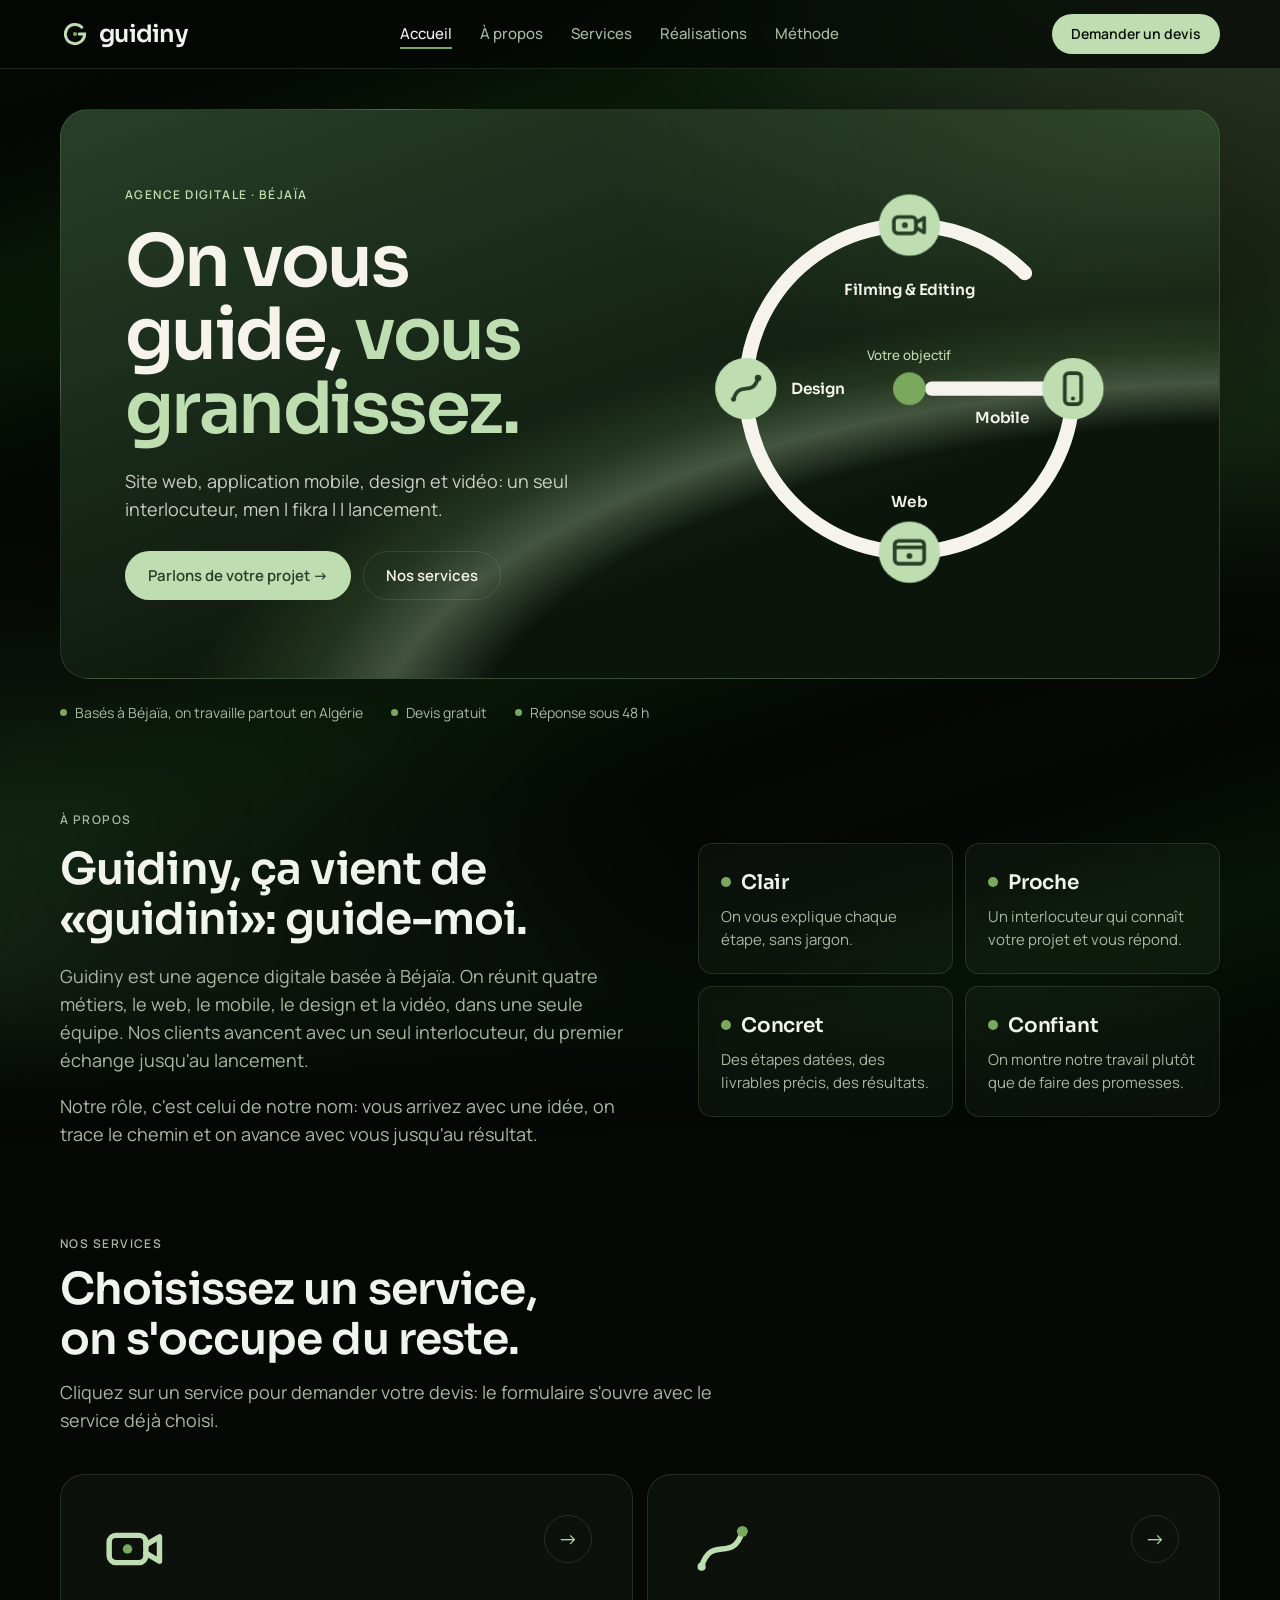
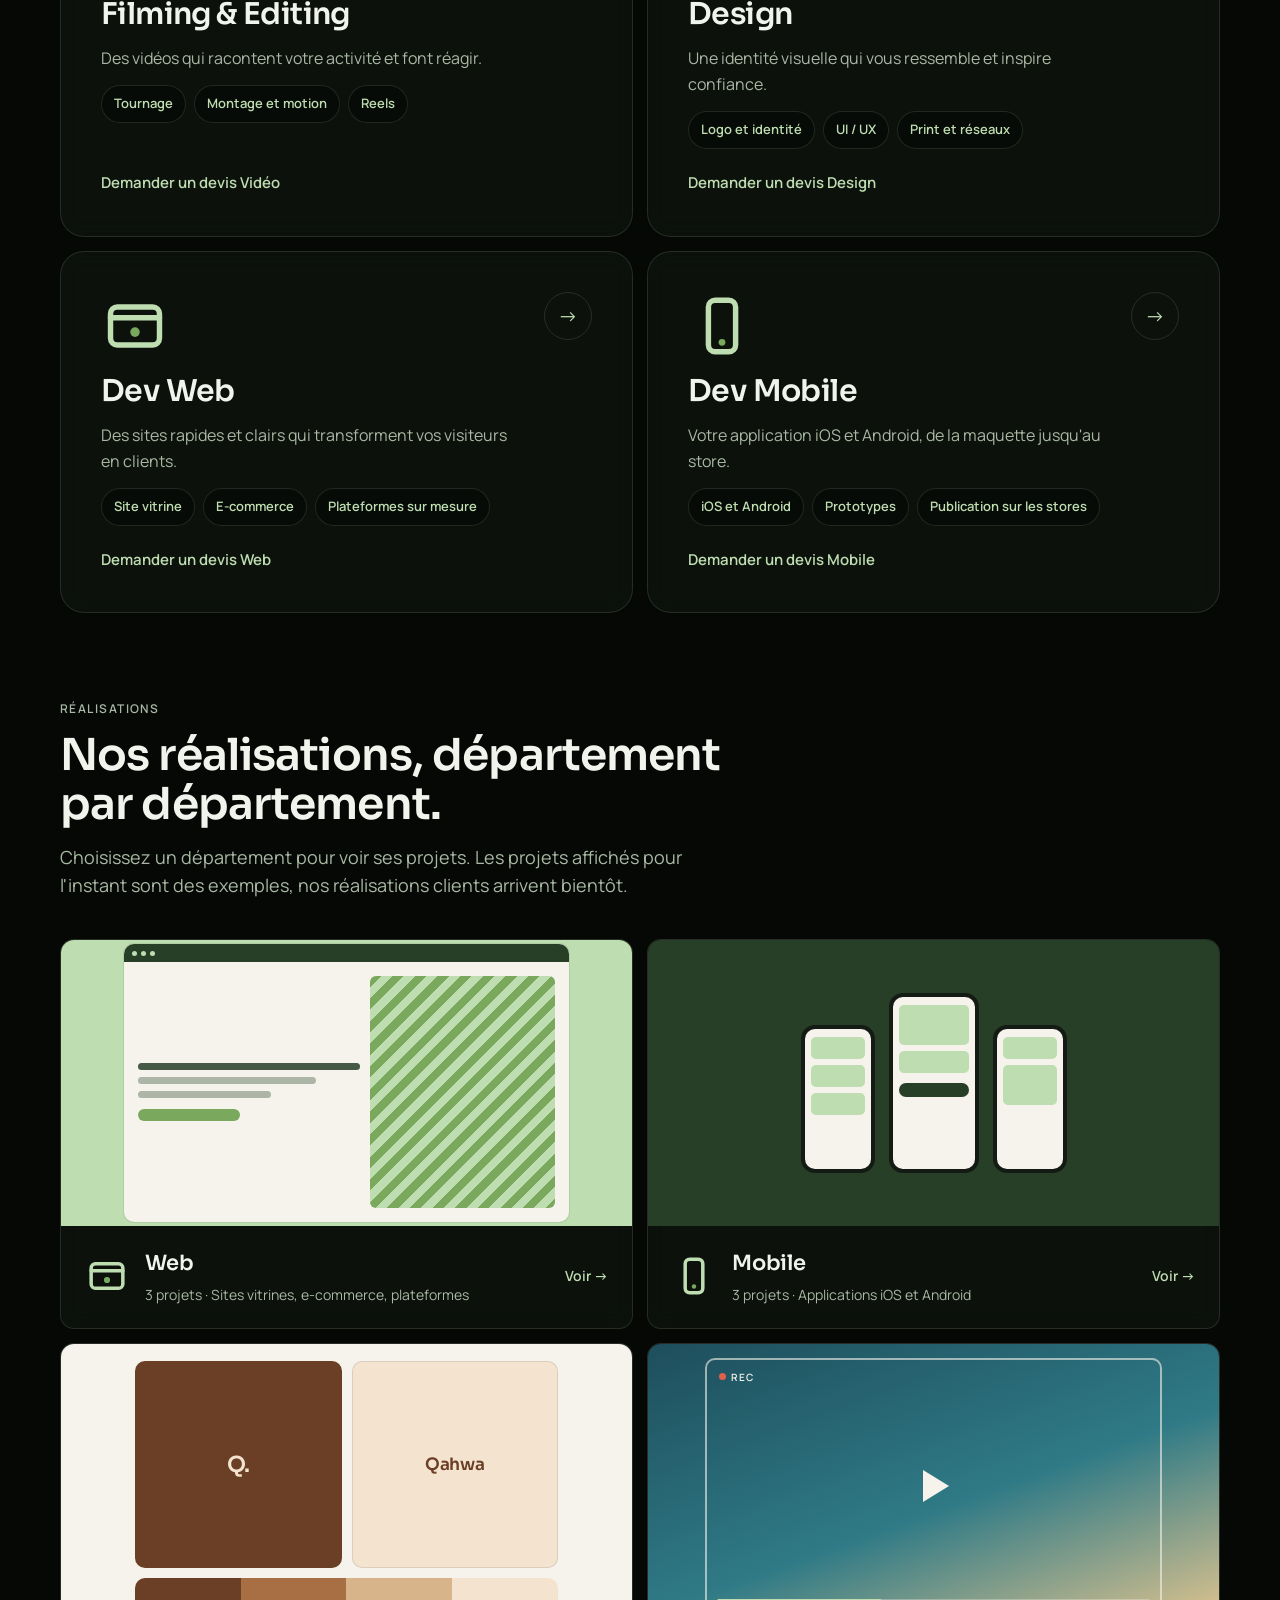
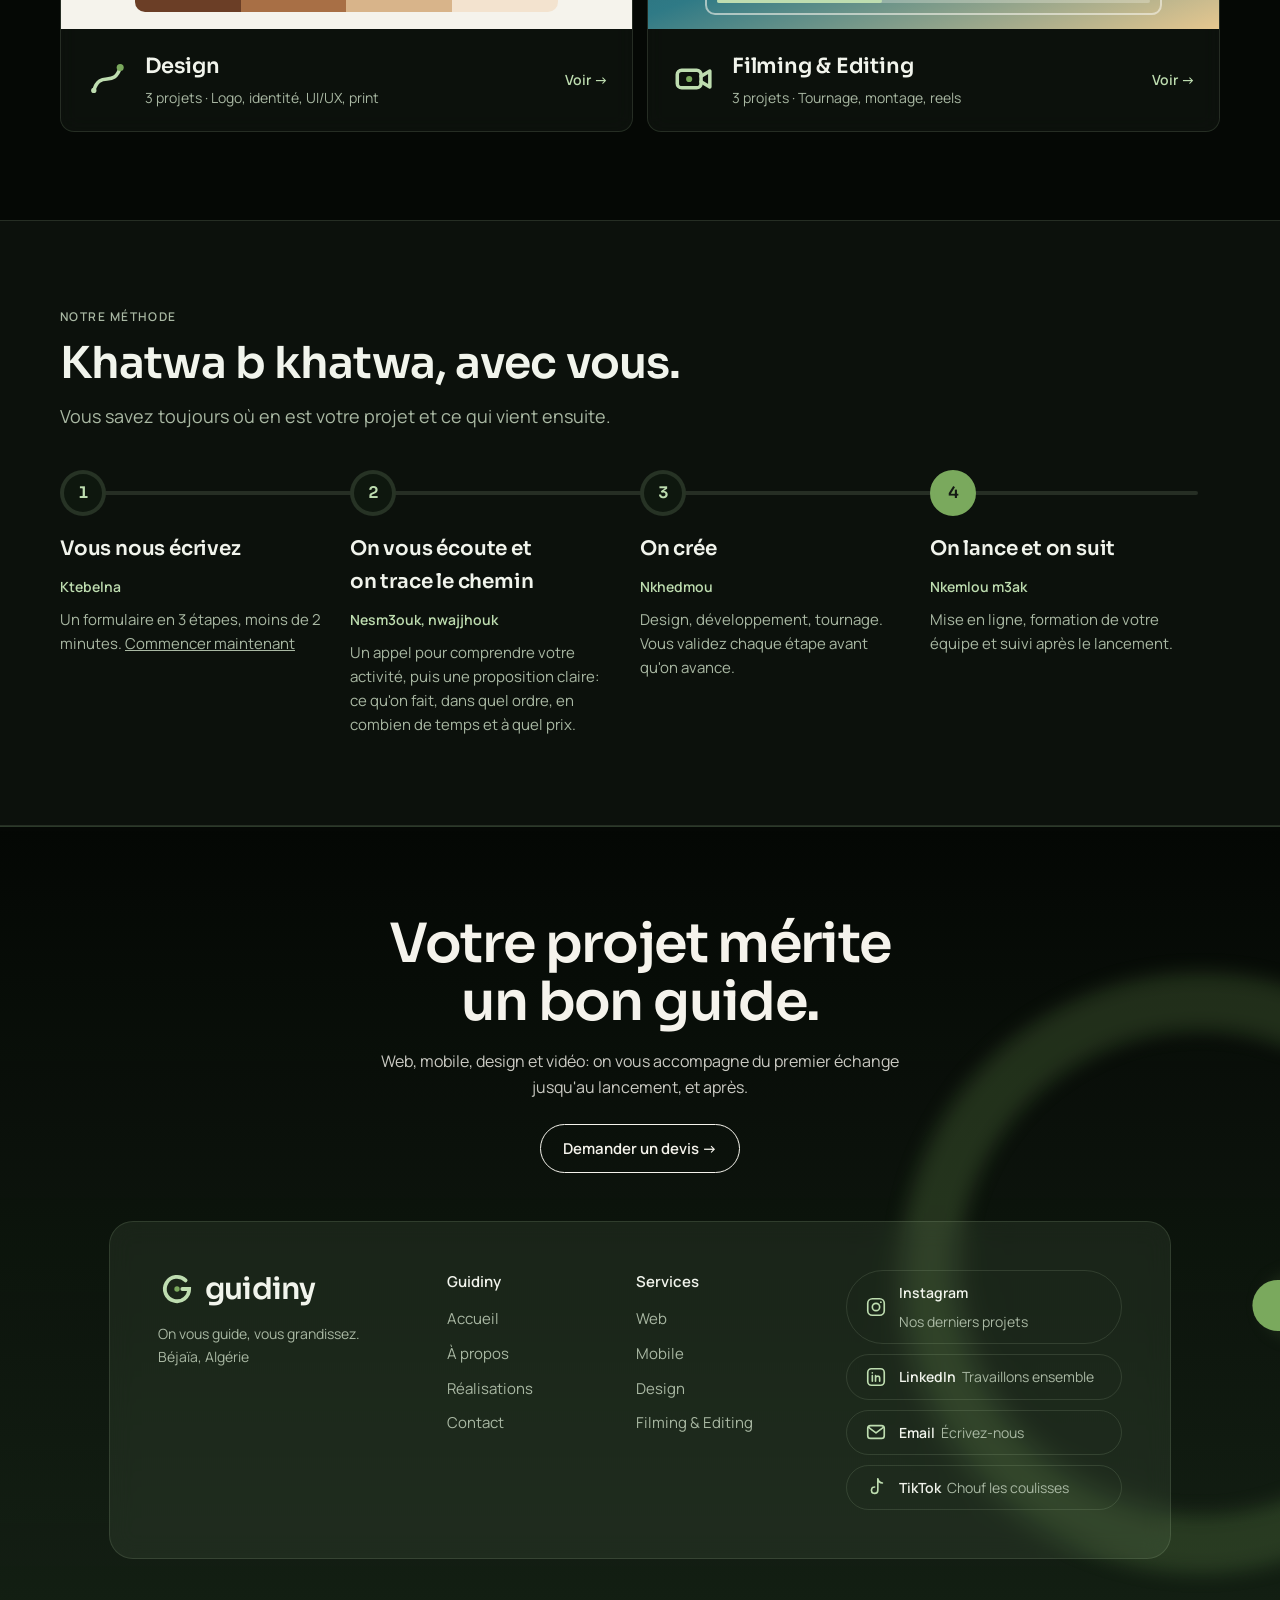
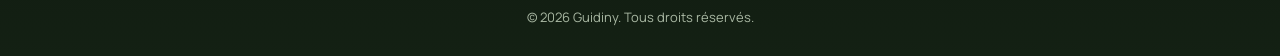
==== index.html @ 52ee33cf "Services: nouvel ordre (Filming & Editing, Design, Dev Web, Dev Mobile) Co-Authored-By: Claude Opus " ====
<!doctype html>
<html lang="fr">
<head>
<meta charset="utf-8">
<meta name="viewport" content="width=device-width, initial-scale=1, viewport-fit=cover">
<title>Guidiny · Agence digitale à Béjaïa</title>
<meta name="description" content="Guidiny, agence digitale à Béjaïa: sites web, applications mobiles, design et vidéo. On vous guide, vous grandissez.">
<link rel="icon" href="favicon.svg" type="image/svg+xml">
<link rel="preconnect" href="https://fonts.googleapis.com">
<link rel="preconnect" href="https://fonts.gstatic.com" crossorigin>
<link rel="stylesheet" href="https://fonts.googleapis.com/css2?family=Manrope:wght@400;500;600;700&family=Sora:wght@500;600&display=swap">
<link rel="stylesheet" href="styles.css">
</head>
<body>

<svg width="0" height="0" style="position:absolute" aria-hidden="true">
  <defs>
    <symbol id="mark" viewBox="0 0 100 100"><path class="mark-stroke" d="M72.6 27.4 A32 32 0 1 0 82 50 L64 50"/><circle class="mark-dot" cx="50" cy="50" r="7"/></symbol>
  </defs>
</svg>

<header class="nav full-bleed">
  <div class="wrap">
    <a class="logo" href="index.html" aria-label="Guidiny, accueil"><svg><use href="#mark"/></svg>guidiny</a>
    <ul>
      <li><a href="index.html" aria-current="page">Accueil</a></li>
      <li><a href="#a-propos">À propos</a></li>
      <li><a href="#services">Services</a></li>
      <li><a href="#realisations">Réalisations</a></li>
      <li><a href="#methode">Méthode</a></li>
    </ul>
    <a class="btn btn-primary" href="devis.html">Demander un devis</a>
  </div>
</header>

<main id="top">
  <!-- HERO -->
  <div class="wrap hero">
    <div class="hero-panel panel-brand on-brand">
      <div class="hero-copy">
        <span class="label">Agence digitale · Béjaïa</span>
        <h1>On vous guide, <em>vous grandissez.</em></h1>
        <p>Site web, application mobile, design et vidéo: un seul interlocuteur, men l fikra l l lancement.</p>
        <div class="hero-ctas">
          <a class="btn btn-primary" href="devis.html">Parlons de votre projet →</a>
          <a class="btn btn-secondary" href="#services">Nos services</a>
        </div>
      </div>
      <div class="hero-map">
        <svg viewBox="0 0 480 430" role="img" aria-label="Le chemin Guidiny: Filming &amp; Editing, Design, Web et Mobile mènent à votre objectif">
          <path class="route-ghost" d="M353.1 96.9 A160 160 0 1 0 400 210 L262 210"/>
          <path class="route" pathLength="100" d="M353.1 96.9 A160 160 0 1 0 400 210 L262 210"/>
          <circle class="goal" cx="240" cy="210" r="16"/>
          <text class="goal-label" x="240" y="182" text-anchor="middle">Votre objectif</text>

          <g class="stop" style="animation-delay:.55s">
            <circle cx="240" cy="50" r="30"/>
            <g transform="translate(220 30) scale(.4)"><rect class="ic" x="12" y="30" width="54" height="40" rx="10"/><path class="ic" d="M66 44 L86 32 V68 L66 56"/><circle class="icd" cx="39" cy="50" r="7"/></g>
          </g>
          <text class="stop-label" x="240" y="118" text-anchor="middle">Filming &amp; Editing</text>

          <g class="stop" style="animation-delay:1s">
            <circle cx="80" cy="210" r="30"/>
            <g transform="translate(60 190) scale(.4)"><path class="ic" d="M20 76 C34 28 66 72 80 24"/><circle class="icd" cx="20" cy="76" r="6"/><circle class="icd" cx="80" cy="24" r="8"/></g>
          </g>
          <text class="stop-label" x="124" y="215" text-anchor="start">Design</text>

          <g class="stop" style="animation-delay:1.45s">
            <circle cx="240" cy="370" r="30"/>
            <g transform="translate(220 350) scale(.4)"><rect class="ic" x="14" y="22" width="72" height="56" rx="10"/><path class="ic" d="M14 38 H86"/><circle class="icd" cx="50" cy="59" r="7"/></g>
          </g>
          <text class="stop-label" x="240" y="326" text-anchor="middle">Web</text>

          <g class="stop" style="animation-delay:1.85s">
            <circle cx="400" cy="210" r="30"/>
            <g transform="translate(380 190) scale(.4)"><rect class="ic" x="30" y="12" width="40" height="76" rx="10"/><circle class="icd" cx="50" cy="74" r="5"/></g>
          </g>
          <text class="stop-label" x="358" y="244" text-anchor="end">Mobile</text>
        </svg>
      </div>
    </div>
    <div class="trust">
      <span>Basés à Béjaïa, on travaille partout en Algérie</span>
      <span>Devis gratuit</span>
      <span>Réponse sous 48 h</span>
    </div>
  </div>

  <!-- ABOUT -->
  <section id="a-propos">
    <div class="wrap about">
      <div class="about-copy">
        <span class="label">À propos</span>
        <h2>Guidiny, ça vient de «guidini»: guide-moi.</h2>
        <p class="lead">Guidiny est une agence digitale basée à Béjaïa. On réunit quatre métiers, le web, le mobile, le design et la vidéo, dans une seule équipe. Nos clients avancent avec un seul interlocuteur, du premier échange jusqu'au lancement.</p>
        <p class="lead">Notre rôle, c'est celui de notre nom: vous arrivez avec une idée, on trace le chemin et on avance avec vous jusqu'au résultat.</p>
      </div>
      <div class="values">
        <div class="value card-raised"><h3>Clair</h3><p>On vous explique chaque étape, sans jargon.</p></div>
        <div class="value card-raised"><h3>Proche</h3><p>Un interlocuteur qui connaît votre projet et vous répond.</p></div>
        <div class="value card-raised"><h3>Concret</h3><p>Des étapes datées, des livrables précis, des résultats.</p></div>
        <div class="value card-raised"><h3>Confiant</h3><p>On montre notre travail plutôt que de faire des promesses.</p></div>
      </div>
    </div>
  </section>

  <!-- SERVICES -->
  <section id="services">
    <div class="wrap">
      <div class="sec-head">
        <span class="label">Nos services</span>
        <h2>Choisissez un service, on s'occupe du reste.</h2>
        <p class="lead">Cliquez sur un service pour demander votre devis: le formulaire s'ouvre avec le service déjà choisi.</p>
      </div>
      <div class="svc-grid">
        <a class="svc-big card-raised" href="devis.html#devis-video">
          <div class="svc-top"><svg viewBox="0 0 100 100" aria-hidden="true"><rect class="i-s" x="12" y="30" width="54" height="40" rx="10"/><path class="i-s" d="M66 44 L86 32 V68 L66 56"/><circle class="i-d" cx="39" cy="50" r="7"/></svg><span class="svc-arrow" aria-hidden="true">→</span></div>
          <h3>Filming &amp; Editing</h3>
          <p>Des vidéos qui racontent votre activité et font réagir.</p>
          <ul><li class="chip">Tournage</li><li class="chip">Montage et motion</li><li class="chip">Reels</li></ul>
          <span class="svc-go">Demander un devis Vidéo</span>
        </a>
        <a class="svc-big card-raised" href="devis.html#devis-design">
          <div class="svc-top"><svg viewBox="0 0 100 100" aria-hidden="true"><path class="i-s" d="M20 76 C34 28 66 72 80 24"/><circle class="i-k" cx="20" cy="76" r="6"/><circle class="i-d" cx="80" cy="24" r="8"/></svg><span class="svc-arrow" aria-hidden="true">→</span></div>
          <h3>Design</h3>
          <p>Une identité visuelle qui vous ressemble et inspire confiance.</p>
          <ul><li class="chip">Logo et identité</li><li class="chip">UI / UX</li><li class="chip">Print et réseaux</li></ul>
          <span class="svc-go">Demander un devis Design</span>
        </a>
        <a class="svc-big card-raised" href="devis.html#devis-web">
          <div class="svc-top"><svg viewBox="0 0 100 100" aria-hidden="true"><rect class="i-s" x="14" y="22" width="72" height="56" rx="10"/><path class="i-s" d="M14 38 H86"/><circle class="i-d" cx="50" cy="59" r="7"/></svg><span class="svc-arrow" aria-hidden="true">→</span></div>
          <h3>Dev Web</h3>
          <p>Des sites rapides et clairs qui transforment vos visiteurs en clients.</p>
          <ul><li class="chip">Site vitrine</li><li class="chip">E-commerce</li><li class="chip">Plateformes sur mesure</li></ul>
          <span class="svc-go">Demander un devis Web</span>
        </a>
        <a class="svc-big card-raised" href="devis.html#devis-mobile">
          <div class="svc-top"><svg viewBox="0 0 100 100" aria-hidden="true"><rect class="i-s" x="30" y="12" width="40" height="76" rx="10"/><circle class="i-d" cx="50" cy="74" r="5"/></svg><span class="svc-arrow" aria-hidden="true">→</span></div>
          <h3>Dev Mobile</h3>
          <p>Votre application iOS et Android, de la maquette jusqu'au store.</p>
          <ul><li class="chip">iOS et Android</li><li class="chip">Prototypes</li><li class="chip">Publication sur les stores</li></ul>
          <span class="svc-go">Demander un devis Mobile</span>
        </a>
      </div>
    </div>
  </section>

  <!-- WORK -->
  <section id="realisations">
    <div class="wrap">
      <div class="sec-head">
        <span class="label">Réalisations</span>
        <h2>Nos réalisations, département par département.</h2>
        <p class="lead">Choisissez un département pour voir ses projets. Les projets affichés pour l'instant sont des exemples, nos réalisations clients arrivent bientôt.</p>
      </div>
      <div class="depts">
        <a class="dept-tile card-raised" href="web.html#realisations">
          <div class="case-visual mk" aria-hidden="true"><div class="browser"><div class="bar"><i></i><i></i><i></i></div><div class="pg "><div class="mk-copy"><div class="ln"></div><div class="ln m"></div><div class="ln s"></div><div class="btn-mk"></div></div><div class="ph"></div></div></div></div>
          <div class="dept-tile-body"><svg viewBox="0 0 100 100" aria-hidden="true"><rect class="i-s" x="14" y="22" width="72" height="56" rx="10"/><path class="i-s" d="M14 38 H86"/><circle class="i-d" cx="50" cy="59" r="7"/></svg><div><h3>Web</h3><p>3 projets · Sites vitrines, e-commerce, plateformes</p></div><span class="go">Voir →</span></div>
        </a>
        <a class="dept-tile card-raised" href="mobile.html#realisations">
          <div class="case-visual mk" style="--bg:var(--forest)" aria-hidden="true"><div class="phones"><div class="phone"><div class="card"></div><div class="card"></div><div class="card"></div></div><div class="phone"><div class="card big"></div><div class="card"></div><div class="cta"></div></div><div class="phone"><div class="card"></div><div class="card big"></div></div></div></div>
          <div class="dept-tile-body"><svg viewBox="0 0 100 100" aria-hidden="true"><rect class="i-s" x="30" y="12" width="40" height="76" rx="10"/><circle class="i-d" cx="50" cy="74" r="5"/></svg><div><h3>Mobile</h3><p>3 projets · Applications iOS et Android</p></div><span class="go">Voir →</span></div>
        </a>
        <a class="dept-tile card-raised" href="design.html#realisations">
          <div class="case-visual mk" style="--bg:#F5F3EC;--a:#6B3E26;--b:#D8B48A;--c:#A86F45;--d:#F3E3CF" aria-hidden="true"><div class="brandboard"><div class="bb bb1">Q.</div><div class="bb bb2">Qahwa</div><div class="bb bb3"></div></div></div>
          <div class="dept-tile-body"><svg viewBox="0 0 100 100" aria-hidden="true"><path class="i-s" d="M20 76 C34 28 66 72 80 24"/><circle class="i-k" cx="20" cy="76" r="6"/><circle class="i-d" cx="80" cy="24" r="8"/></svg><div><h3>Design</h3><p>3 projets · Logo, identité, UI/UX, print</p></div><span class="go">Voir →</span></div>
        </a>
        <a class="dept-tile card-raised" href="video.html#realisations">
          <div class="case-visual mk mk-film" style="--a:#1E4E5C;--b:#2F7A86;--c:#E6C78F" aria-hidden="true"><div class="film"><span class="rec">REC</span><span class="tl"></span></div></div>
          <div class="dept-tile-body"><svg viewBox="0 0 100 100" aria-hidden="true"><rect class="i-s" x="12" y="30" width="54" height="40" rx="10"/><path class="i-s" d="M66 44 L86 32 V68 L66 56"/><circle class="i-d" cx="39" cy="50" r="7"/></svg><div><h3>Filming &amp; Editing</h3><p>3 projets · Tournage, montage, reels</p></div><span class="go">Voir →</span></div>
        </a>
      </div>
    </div>
  </section>

  <!-- METHOD -->
  <section id="methode" class="band full-bleed">
    <div class="wrap">
      <div class="sec-head">
        <span class="label">Notre méthode</span>
        <h2>Khatwa b khatwa, avec vous.</h2>
        <p class="lead">Vous savez toujours où en est votre projet et ce qui vient ensuite.</p>
      </div>
      <ol class="steps">
        <li class="step"><span class="n">1</span><h3>Vous nous écrivez</h3><span class="dz">Ktebelna</span><p>Un formulaire en 3 étapes, moins de 2 minutes. <a href="devis.html">Commencer maintenant</a></p></li>
        <li class="step"><span class="n">2</span><h3>On vous écoute et on trace le chemin</h3><span class="dz">Nesm3ouk, nwajjhouk</span><p>Un appel pour comprendre votre activité, puis une proposition claire: ce qu'on fait, dans quel ordre, en combien de temps et à quel prix.</p></li>
        <li class="step"><span class="n">3</span><h3>On crée</h3><span class="dz">Nkhedmou</span><p>Design, développement, tournage. Vous validez chaque étape avant qu'on avance.</p></li>
        <li class="step"><span class="n">4</span><h3>On lance et on suit</h3><span class="dz">Nkemlou m3ak</span><p>Mise en ligne, formation de votre équipe et suivi après le lancement.</p></li>
      </ol>
    </div>
  </section>
</main>

<footer class="site-foot full-bleed">
  <svg class="foot-arcs" viewBox="0 0 1200 520" preserveAspectRatio="xMidYMid slice" aria-hidden="true">
    <path d="M1010 120 A170 170 0 1 0 1120 300 L1010 300"/>
    <path d="M-60 420 A150 150 0 0 1 150 300"/>
    <circle cx="1000" cy="300" r="16"/>
  </svg>
  <div class="wrap closing">
    <h2>Votre projet mérite un bon guide.</h2>
    <p>Web, mobile, design et vidéo: on vous accompagne du premier échange jusqu'au lancement, et après.</p>
    <a class="btn btn-ghost-light" href="devis.html">Demander un devis →</a>
  </div>
  <div class="wrap">
    <div class="foot-card">
      <div class="foot-brand">
        <a class="logo" href="index.html"><svg><use href="#mark"/></svg>guidiny</a>
        <p>On vous guide, vous grandissez.<br>Béjaïa, Algérie</p>
      </div>
      <nav aria-label="Guidiny">
        <b>Guidiny</b>
        <a href="index.html">Accueil</a>
        <a href="index.html#a-propos">À propos</a>
        <a href="index.html#realisations">Réalisations</a>
        <a href="devis.html">Contact</a>
      </nav>
      <nav aria-label="Services">
        <b>Services</b>
        <a href="web.html">Web</a>
        <a href="mobile.html">Mobile</a>
        <a href="design.html">Design</a>
        <a href="video.html">Filming &amp; Editing</a>
      </nav>
      <div class="socials">
        <a class="soc" href="https://www.instagram.com/youba.hmz/" target="_blank" rel="noopener"><svg viewBox="0 0 24 24" aria-hidden="true"><rect x="3" y="3" width="18" height="18" rx="5"/><circle cx="12" cy="12" r="4"/><circle cx="17.3" cy="6.7" r="1" class="g-f"/></svg><span><b>Instagram</b>Nos derniers projets</span></a>
        <a class="soc" href="https://www.linkedin.com/in/youba-hamza-9bba46397" target="_blank" rel="noopener"><svg viewBox="0 0 24 24" aria-hidden="true"><rect x="3" y="3" width="18" height="18" rx="4"/><path d="M8 10.5 V16.5 M8 7.5 V7.6 M11.5 16.5 V10.5 M11.5 13 C11.5 11 16 10 16 13 V16.5"/></svg><span><b>LinkedIn</b>Travaillons ensemble</span></a>
        <a class="soc" href="mailto:Youbah885@gmail.com"><svg viewBox="0 0 24 24" aria-hidden="true"><rect x="3" y="5" width="18" height="14" rx="3"/><path d="M4 7 L12 13 L20 7"/></svg><span><b>Email</b>Écrivez-nous</span></a>
        <a class="soc" href="https://www.tiktok.com/@youba.hmz" target="_blank" rel="noopener"><svg viewBox="0 0 24 24" aria-hidden="true"><path d="M14 3 V15.5 A3.5 3.5 0 1 1 10.5 12 M14 3 C14.5 5.8 16.6 7.5 19 7.6"/></svg><span><b>TikTok</b>Chouf les coulisses</span></a>
      </div>
    </div>
  </div>
  <p class="copy">© 2026 Guidiny. Tous droits réservés.</p>
</footer>
</body>
</html>
---- styles.css ----
/* =====================================================================
   Guidiny · styles partagés par toutes les pages
   Couleur principale: #273F27 (forest). Les valeurs suivent
   brand/system/project/tokens.json.

   1. Tokens          5. Accueil: hero, à propos, services
   2. Base            6. Réalisations et maquettes
   3. Mise en page    7. Pages départements
   4. Composants      8. Méthode
                      9. Devis: formulaire et FAQ
                     10. Navigation et footer
   ===================================================================== */

/* 1. Tokens ----------------------------------------------------------- */
/* Un seul thème pour tous: noir-vert profond, éclairé par des halos verts (direction validée le 2026-10-20). */
:root {
  --forest: #273F27; --deep: #395B39; --leaf: #7AA95D; --sage: #BEDDB0; --cream: #F5F3EC; --ink: #141A14;
  --night: #050805;
  --surface: #070B07; --surface-raised: #0E170E; --surface-brand: #0C150C;
  --glass: rgba(190, 221, 176, .045); --glass-strong: rgba(190, 221, 176, .08);
  --text: #F1F4EC; --text-muted: #A9B8A3; --text-brand: #BEDDB0; --line: rgba(190, 221, 176, .14);
  --accent: #BEDDB0; --accent-hover: #D6EBCB; --on-accent: #0A120A; --highlight: #7AA95D; --danger: #E07A5F;
  --glow: #1F7A1F;
  --font-display: "Sora", "Manrope", system-ui, sans-serif;
  --font-body: "Manrope", system-ui, sans-serif;
  --gutter: 20px;
  --section: clamp(56px, 7vw, 88px);
  --gap: 14px;
  --radius-sm: 8px; --radius-md: 14px; --radius-lg: 24px; --radius-xl: 28px; --radius-pill: 999px;
  color-scheme: dark;
}

/* 2. Base ------------------------------------------------------------- */
* { box-sizing: border-box }
[hidden] { display: none !important }
html { scroll-behavior: smooth }
body { margin: 0; background: var(--night); color: var(--text); font: 400 16px/1.65 var(--font-body); padding-inline: var(--gutter); position: relative; isolation: isolate }
body::before { content: ""; position: fixed; inset: -15%; z-index: -1; pointer-events: none; filter: blur(48px);
  background:
    radial-gradient(60% 40% at 88% 4%, rgba(190, 221, 176, .20), transparent 70%),
    radial-gradient(70% 50% at 100% 30%, rgba(122, 169, 93, .22), transparent 70%),
    linear-gradient(162deg, transparent 22%, rgba(31, 122, 31, .20) 30%, transparent 38%, transparent 52%, rgba(31, 122, 31, .16) 60%, transparent 68%, transparent 80%, rgba(31, 122, 31, .14) 88%, transparent 95%),
    radial-gradient(80% 60% at 0% 100%, rgba(39, 63, 39, .55), transparent 70%) }
h1, h2, h3, p { margin: 0 }
h1, h2, h3 { font-family: var(--font-display); font-weight: 600; text-wrap: balance; color: var(--text) }
a { color: inherit }
:focus-visible { outline: 2px solid var(--highlight); outline-offset: 3px; border-radius: 4px }
@media (prefers-reduced-motion: reduce) {
  html { scroll-behavior: auto }
  *, *::before, *::after { animation: none !important; transition: none !important }
}

/* 3. Mise en page ------------------------------------------------------ */
.wrap { max-width: 1160px; margin-inline: auto }
.full-bleed { margin-inline: calc(-1 * var(--gutter)); padding-inline: var(--gutter) }
/* Une seule règle d'espacement: chaque section a la même marge, sans doubler entre deux sections. */
section { padding-block: var(--section); scroll-margin-top: 80px }
section:not(.band) + section:not(.band) { padding-top: 0 }
.band { background: var(--glass); border-block: 1px solid var(--line) }
.sec-head { display: grid; gap: 14px; margin-bottom: 40px; max-width: 720px }
.sec-head h2, .about-copy h2 { font-size: clamp(30px, 4.4vw, 44px); line-height: 1.12; letter-spacing: -.02em }
.label { font: 600 12px/1.3 var(--font-body); letter-spacing: .12em; text-transform: uppercase; color: var(--text-muted) }
.lead { font-size: 18px; line-height: 28px; color: var(--text-muted); max-width: 60ch }
.crumbs { font-size: 14px; color: var(--text-muted); padding-top: 28px }
.crumbs a { color: var(--text-muted) }
main > .wrap:has(> .crumbs) + section { padding-top: 20px }
.crumbs a:hover { color: var(--text) }

/* 4. Composants -------------------------------------------------------- */
/* Boutons */
.btn { display: inline-flex; align-items: center; gap: 8px; font: 600 15px/1 var(--font-body); padding: 16px 22px; border-radius: var(--radius-pill); border: 1.5px solid transparent; text-decoration: none; cursor: pointer; transition: background .2s, border-color .2s, color .2s }
.btn-primary { background: var(--accent); color: var(--on-accent) }
.btn-primary:hover { background: var(--accent-hover) }
.btn-secondary { background: transparent; color: var(--text); border-color: var(--line) }
.btn-secondary:hover { border-color: var(--text-muted) }
.on-brand .btn-primary { background: var(--sage); color: var(--forest) }
.on-brand .btn-primary:hover { background: var(--cream) }
.on-brand .btn-secondary { color: var(--cream); border-color: var(--line) }
.on-brand .btn-secondary:hover { border-color: var(--sage) }
.btn-ghost-light { color: var(--cream); border-color: var(--cream); background: transparent }
.btn-ghost-light:hover { background: var(--sage); border-color: var(--sage); color: var(--on-accent) }
.btn-back { background: none; border: 0; padding: 12px 4px; font: 600 15px var(--font-body); color: var(--text-muted); cursor: pointer }
.btn-back:hover { color: var(--text) }

/* Panneau vert (hero, page département, devis) */
.panel-brand { position: relative; isolation: isolate; overflow: hidden; color: var(--cream); border-radius: var(--radius-xl); padding: clamp(28px, 5vw, 64px); border: 1px solid var(--line);
  background:
    radial-gradient(140% 120% at 105% 115%, transparent 50%, rgba(190, 221, 176, .30) 56%, rgba(122, 169, 93, .18) 61%, transparent 68%),
    radial-gradient(90% 90% at 100% 0%, rgba(122, 169, 93, .25), transparent 60%),
    linear-gradient(160deg, var(--forest), var(--surface-brand) 70%) }
.panel-brand .label { color: var(--sage) }
.panel-brand h1, .panel-brand h2 { color: var(--cream) }
.panel-brand p { color: var(--cream); opacity: .82 }
/* Le formulaire blanc posé sur un panneau vert garde les couleurs normales. */
.panel-brand form p { color: var(--text-muted); opacity: 1 }
.on-brand form .btn-primary { background: var(--accent); color: var(--on-accent) }
.on-brand form .btn-primary:hover { background: var(--accent-hover) }

/* Carte: fond relevé, bordure fine */
.card-raised { background: var(--glass); border: 1px solid var(--line); border-radius: var(--radius-md); min-width: 0; backdrop-filter: blur(10px) }

/* Logo et icônes */
.logo { display: inline-flex; align-items: center; gap: 9px; text-decoration: none; font: 600 24px/1 var(--font-display); letter-spacing: -.03em; color: var(--text) }
.logo svg { width: 30px; height: 30px; flex: none }
.mark-stroke { fill: none; stroke: var(--text-brand); stroke-width: 10; stroke-linecap: round }
.mark-dot { fill: var(--highlight) }
.i-s { fill: none; stroke: var(--text-brand); stroke-width: 8; stroke-linecap: round; stroke-linejoin: round }
.i-d { fill: var(--highlight) }
.i-k { fill: var(--text-brand) }

/* Étiquettes */
.tag { font: 600 11px/1 var(--font-body); letter-spacing: .08em; text-transform: uppercase; padding: 6px 9px; border-radius: var(--radius-sm); background: var(--sage); color: var(--forest) }
.tag-ex { background: transparent; border: 1px dashed var(--text-muted); color: var(--text-muted) }
.chip { font-size: 13px; font-weight: 600; padding: 7px 12px; border-radius: var(--radius-pill); background: var(--surface); color: var(--text-brand); border: 1px solid var(--line) }

/* 5. Accueil ----------------------------------------------------------- */
/* Hero */
.hero { padding-block: 40px 0 }
.hero-panel { display: grid; grid-template-columns: minmax(0, 1.05fr) minmax(0, 1fr); gap: 24px; align-items: center; overflow: hidden }
.hero-copy { display: grid; gap: 22px; align-content: center }
.hero-copy h1 { font-size: clamp(40px, 6.2vw, 72px); line-height: 1.02; letter-spacing: -.035em }
.hero-copy h1 em { font-style: normal; color: var(--sage) }
.hero-copy p { font-size: 18px; line-height: 28px; max-width: 46ch }
.hero-ctas { display: flex; flex-wrap: wrap; gap: 12px; padding-top: 6px }
.hero-map { width: 100%; max-width: 520px; justify-self: center }
.hero-map svg { width: 100%; height: auto; display: block; overflow: visible }
.route { fill: none; stroke: var(--cream); stroke-width: 14; stroke-linecap: round; stroke-dasharray: 100; animation: draw 2.2s cubic-bezier(.55,0,.25,1) .2s both }
.route-ghost { fill: none; stroke: var(--deep); stroke-width: 14; stroke-linecap: round }
.stop { animation: pop .5s cubic-bezier(.3,1.5,.5,1) both; transform-box: fill-box; transform-origin: center }
.stop circle { fill: var(--sage) }
.stop .ic { fill: none; stroke: var(--forest); stroke-width: 9; stroke-linecap: round; stroke-linejoin: round }
.stop .icd { fill: var(--forest) }
.stop-label { font: 600 15px var(--font-display); fill: var(--cream); letter-spacing: -.01em }
.goal { fill: var(--leaf); animation: pop .5s cubic-bezier(.3,1.5,.5,1) 2.25s both; transform-box: fill-box; transform-origin: center }
.goal-label { font: 500 13px var(--font-body); fill: var(--sage); animation: fade .6s ease-out 2.5s both }
@keyframes draw { from { stroke-dashoffset: 100 } to { stroke-dashoffset: 0 } }
@keyframes pop { from { transform: scale(0) } to { transform: scale(1) } }
@keyframes fade { from { opacity: 0 } to { opacity: 1 } }
@media (max-width: 900px) {
  .hero-panel { grid-template-columns: 1fr }
  .hero-map { max-width: 400px }
  .stop-label { font-size: 22px }
  .goal-label { font-size: 18px }
}
.trust { display: flex; flex-wrap: wrap; gap: 10px 28px; padding-top: 22px; color: var(--text-muted); font-size: 14px }
.trust span { display: inline-flex; align-items: center; gap: 8px }
.trust span::before { content: ""; width: 7px; height: 7px; border-radius: 50%; background: var(--highlight) }

/* À propos */
.about { display: grid; grid-template-columns: minmax(0, 1.1fr) minmax(0, 1fr); gap: clamp(28px, 5vw, 72px); align-items: center }
.about-copy { display: grid; gap: 18px }
.values { display: grid; grid-template-columns: repeat(2, minmax(0, 1fr)); gap: 12px }
.value { padding: 22px; display: grid; gap: 6px; align-content: start }
.value h3 { font-size: 20px; letter-spacing: -.01em; display: flex; align-items: center; gap: 10px }
.value h3::before { content: ""; width: 10px; height: 10px; border-radius: 50%; background: var(--highlight) }
.value p { color: var(--text-muted); font-size: 15px; line-height: 23px }
@media (max-width: 860px) { .about { grid-template-columns: 1fr } }
@media (max-width: 420px) { .values { grid-template-columns: 1fr } }

/* Services: grandes cartes cliquables qui ouvrent le devis */
.svc-grid { display: grid; grid-template-columns: repeat(2, minmax(0, 1fr)); gap: var(--gap) }
.svc-big { display: flex; flex-direction: column; gap: 14px; padding: clamp(24px, 3.5vw, 40px); border-width: 1.5px; border-radius: var(--radius-lg); text-decoration: none; color: var(--text); transition: border-color .2s, transform .2s }
.svc-big:hover { border-color: var(--text-brand); transform: translateY(-3px) }
.svc-top { display: flex; justify-content: space-between; align-items: start }
.svc-top svg { width: 68px; height: 68px }
.svc-arrow { width: 48px; height: 48px; border-radius: 50%; display: grid; place-items: center; font-size: 20px; border: 1.5px solid var(--line); color: var(--text-brand); transition: background .2s, color .2s, border-color .2s }
.svc-big:hover .svc-arrow { background: var(--accent); border-color: var(--accent); color: var(--on-accent) }
.svc-big h3 { font-size: clamp(24px, 3vw, 30px); line-height: 1.15; letter-spacing: -.02em }
.svc-big p { color: var(--text-muted); line-height: 26px; max-width: 42ch }
.svc-big ul { list-style: none; margin: 0; padding: 0; display: flex; flex-wrap: wrap; gap: 8px }
.svc-go { margin-top: auto; padding-top: 8px; font-weight: 600; font-size: 15px; color: var(--text-brand) }
@media (max-width: 760px) { .svc-grid { grid-template-columns: 1fr } }

/* 6. Réalisations et maquettes ------------------------------------------- */
.depts, .work { display: grid; grid-template-columns: repeat(2, minmax(0, 1fr)); gap: var(--gap) }
.work-3 { grid-template-columns: repeat(3, minmax(0, 1fr)) }
.case, .dept-tile { overflow: hidden; display: grid; grid-template-rows: auto 1fr }
.case-visual { aspect-ratio: 16 / 9; display: grid; place-items: center; overflow: hidden }
.case-body { padding: 20px 24px 24px; display: grid; gap: 6px; align-content: start }
.case-meta { display: flex; flex-wrap: wrap; gap: 8px; align-items: center }
.case h3 { font-size: 20px; letter-spacing: -.01em }
.case p { color: var(--text-muted); font-size: 15px; line-height: 24px }
.dept-tile { text-decoration: none; color: inherit; transition: border-color .2s, transform .2s }
.dept-tile:hover { border-color: var(--text-brand); transform: translateY(-2px) }
.dept-tile .case-visual { aspect-ratio: 16 / 8 }
.dept-tile-body { padding: 20px 24px 22px; display: flex; gap: 16px; align-items: center }
.dept-tile-body svg { width: 44px; height: 44px; flex: none }
.dept-tile-body div { display: grid; gap: 2px; min-width: 0 }
.dept-tile h3 { font-size: 21px; letter-spacing: -.01em }
.dept-tile p { color: var(--text-muted); font-size: 14px }
.dept-tile .go { margin-left: auto; flex: none; font-weight: 600; font-size: 14px; color: var(--text-brand); white-space: nowrap }
@media (max-width: 980px) { .work-3 { grid-template-columns: repeat(2, minmax(0, 1fr)) } }
@media (max-width: 760px) { .depts, .work, .work-3 { grid-template-columns: 1fr } .dept-tile .go { display: none } }

/* Maquettes dessinées en CSS. Couleurs par projet: --a principale, --b douce, --c accent, --d papier, --bg fond. */
.mk { --a: var(--forest); --b: var(--sage); --c: var(--leaf); --d: var(--cream); --bg: var(--sage); background: var(--bg) }
.mk-copy { display: grid; gap: 7px; align-content: center }
.browser { width: 78%; aspect-ratio: 16 / 10; background: var(--d); border-radius: 10px; box-shadow: 0 0 0 1px rgba(20,26,20,.08); overflow: hidden; display: grid; grid-template-rows: 18px 1fr }
.browser .bar { background: var(--a); display: flex; gap: 4px; align-items: center; padding-left: 8px }
.browser .bar i { width: 5px; height: 5px; border-radius: 50%; background: var(--b) }
.browser .pg { display: grid; grid-template-columns: 1.2fr 1fr; gap: 10px; padding: 14px; min-height: 0 }
.browser .pg.shop { grid-template-columns: repeat(3, 1fr); grid-template-rows: auto 1fr }
.browser .pg.shop .ln { grid-column: 1 / -1; width: 40% }
.browser .pg.shop .ph { min-height: 40px }
.browser .pg.book { grid-template-columns: 1fr 1fr }
.cal { display: grid; grid-template-columns: repeat(5, 1fr); gap: 4px; align-content: center }
.cal i { aspect-ratio: 1; border-radius: 3px; background: var(--b) }
.cal i:nth-child(7) { background: var(--c) }
.ln { height: 7px; border-radius: 4px; background: var(--a); opacity: .85 }
.ln.s { width: 60%; opacity: .35 }
.ln.m { width: 80%; opacity: .35 }
.btn-mk { height: 12px; width: 46%; border-radius: 999px; background: var(--c); margin-top: 4px }
.ph { border-radius: 6px; background: repeating-linear-gradient(135deg, var(--c) 0 8px, var(--b) 8px 16px) }
.phones { display: flex; gap: 14px; align-items: end }
.phone { width: 74px; aspect-ratio: 9 / 18; border-radius: 14px; background: var(--d); border: 4px solid var(--ink); padding: 8px 6px; display: grid; gap: 6px; align-content: start }
.phone:nth-child(2) { width: 90px }
.phone .card { height: 22px; border-radius: 5px; background: var(--b) }
.phone .card.big { height: 40px }
.phone .card.acc { background: var(--c) }
.phone .cta { height: 14px; border-radius: 999px; background: var(--a); margin-top: 4px }
.brandboard { display: grid; grid-template-columns: 1fr 1fr; gap: 10px; width: 74% }
.bb { border-radius: 10px; aspect-ratio: 1; display: grid; place-items: center; font: 600 22px var(--font-display); letter-spacing: -.02em; text-align: center; padding: 6px }
.bb1 { background: var(--a); color: var(--d) }
.bb2 { background: var(--d); color: var(--a); font-size: 17px; box-shadow: inset 0 0 0 1px rgba(20,26,20,.1) }
.bb3 { grid-column: span 2; aspect-ratio: auto; height: 34px; background: linear-gradient(90deg, var(--a) 0 25%, var(--c) 25% 50%, var(--b) 50% 75%, var(--d) 75%) }
.mk-film { background: linear-gradient(160deg, var(--a), var(--b) 55%, var(--c)) }
.films { display: flex; gap: 10px; align-items: center; height: 82% }
.film { width: 80%; aspect-ratio: 16 / 9; border-radius: 10px; border: 2px solid rgba(245,243,236,.6); display: grid; place-items: center; position: relative }
.films .film { width: auto; height: 100%; aspect-ratio: 9 / 16 }
.film::before { content: ""; border-left: 26px solid var(--cream); border-block: 16px solid transparent; margin-left: 6px }
.films .film::before { border-left-width: 16px; border-block-width: 10px }
.film .tl { position: absolute; inset: auto 10px 10px; height: 4px; border-radius: 4px; background: rgba(245,243,236,.3) }
.film .tl::after { content: ""; position: absolute; inset: 0 auto 0 0; width: 38%; border-radius: 4px; background: var(--sage) }
.film .rec { position: absolute; top: 10px; left: 12px; font: 600 10px var(--font-body); color: var(--cream); letter-spacing: .1em; display: flex; gap: 5px; align-items: center }
.film .rec::before { content: ""; width: 7px; height: 7px; border-radius: 50%; background: #E0604A }

/* 7. Pages départements -------------------------------------------------- */
.dept-hero { margin-top: 16px; display: grid; grid-template-columns: auto minmax(0, 1fr); gap: clamp(20px, 4vw, 48px); align-items: center }
.dept-hero .badge { width: clamp(88px, 14vw, 148px); aspect-ratio: 1; border-radius: var(--radius-lg); background: var(--sage); display: grid; place-items: center }
.dept-hero .badge svg { width: 62%; height: 62% }
.dept-hero .badge .i-s { stroke: var(--forest) }
.dept-hero .badge .i-k { fill: var(--forest) }
.dept-hero .badge .i-d { fill: var(--leaf) }
.dept-hero-copy { display: grid; gap: 16px; align-content: center }
.dept-hero h1 { font-size: clamp(38px, 6vw, 64px); line-height: 1.04; letter-spacing: -.03em }
.dept-hero p { font-size: 18px; line-height: 28px; max-width: 54ch }
.offers { display: grid; grid-template-columns: repeat(2, minmax(0, 1fr)); gap: 0 48px; border-top: 1px solid var(--line) }
.offer { padding: 24px 0; border-bottom: 1px solid var(--line); display: grid; grid-template-columns: 14px 1fr; gap: 4px 14px; align-content: start }
.offer::before { content: ""; width: 10px; height: 10px; border-radius: 50%; background: var(--highlight); margin-top: 9px; grid-row: span 2 }
.offer h3 { font-size: 19px; letter-spacing: -.01em }
.offer p { color: var(--text-muted); font-size: 15px; line-height: 24px }
.others { display: grid; grid-template-columns: repeat(3, minmax(0, 1fr)); gap: 12px }
.other { display: flex; gap: 14px; align-items: center; padding: 18px 20px; text-decoration: none; color: var(--text); font: 600 17px var(--font-display); letter-spacing: -.01em; transition: border-color .2s }
.other:hover { border-color: var(--text-brand) }
.other svg { width: 34px; height: 34px; flex: none }
.other span { margin-left: auto; color: var(--text-brand) }
@media (max-width: 760px) { .offers, .others { grid-template-columns: 1fr } }
@media (max-width: 640px) { .dept-hero { grid-template-columns: 1fr } }

/* 8. Méthode ------------------------------------------------------------- */
.steps { list-style: none; margin: 0; padding: 0; display: grid; grid-template-columns: repeat(4, minmax(0, 1fr)); position: relative }
.steps::before { content: ""; position: absolute; left: 22px; right: 22px; top: 21px; height: 4px; border-radius: 4px; background: var(--line) }
.step { position: relative; display: grid; gap: 10px; padding-right: 24px; align-content: start }
.step .n { width: 46px; height: 46px; border-radius: 50%; display: grid; place-items: center; font: 600 16px var(--font-display); background: var(--surface-raised); border: 4px solid var(--line); color: var(--text-brand); position: relative; font-variant-numeric: tabular-nums }
.step:last-child .n { background: var(--highlight); border-color: var(--highlight); color: var(--ink) }
.step h3 { font-size: 20px; letter-spacing: -.01em; padding-top: 6px }
.step .dz { font-size: 14px; font-weight: 600; color: var(--text-brand) }
.step p { color: var(--text-muted); font-size: 15px; line-height: 24px }
@media (max-width: 860px) {
  .steps { grid-template-columns: 1fr; gap: 28px }
  .steps::before { left: 21px; right: auto; top: 22px; bottom: 22px; width: 4px; height: auto }
  .step { grid-template-columns: 46px 1fr; column-gap: 18px; padding-right: 0 }
  .step .n { grid-row: span 3 }
  .step h3 { padding-top: 8px }
}

/* 9. Devis: formulaire et FAQ -------------------------------------------- */
.contact-panel { display: grid; grid-template-columns: minmax(0, .85fr) minmax(0, 1.15fr); gap: clamp(28px, 5vw, 64px) }
.contact-copy { display: grid; gap: 18px; align-content: start }
.contact-copy h1 { font-size: clamp(32px, 4.4vw, 48px); line-height: 1.08; letter-spacing: -.025em }
.contact-copy ul { list-style: none; margin: 8px 0 0; padding: 0; display: grid; gap: 12px }
.contact-copy li { display: flex; gap: 12px; align-items: baseline }
.contact-copy li::before { content: ""; flex: none; width: 8px; height: 8px; border-radius: 50%; background: var(--sage); transform: translateY(-1px) }
form { background: var(--surface-raised); border: 1px solid var(--line); color: var(--text); border-radius: var(--radius-lg); padding: clamp(20px, 3.5vw, 36px); display: grid; gap: 18px; min-width: 0 }
fieldset { border: 0; margin: 0; padding: 0; min-width: 0 }
.row2 { display: grid; grid-template-columns: 1fr 1fr; gap: 14px }
.field { display: grid; gap: 7px; min-width: 0 }
.field > label { font-size: 14px; font-weight: 600 }
.opt { font-weight: 400; color: var(--text-muted) }
input[type="text"], input[type="tel"], input[type="email"], select, textarea { width: 100%; font: 400 16px/1.4 var(--font-body); color: var(--text); background: var(--surface); border: 1.5px solid var(--line); border-radius: var(--radius-sm); padding: 12px 14px }
input:hover, select:hover, textarea:hover { border-color: var(--text-muted) }
textarea { min-height: 116px; resize: vertical }
.err { font-size: 13px; color: var(--danger) }
.err:empty { display: none }
.field.invalid input, .field.invalid textarea { border-color: var(--danger) }
.note { color: var(--text-muted); font-size: 13px }
.status { border-radius: var(--radius-sm); padding: 14px 16px; font-size: 15px; background: var(--sage); color: var(--forest) }
.status.warn { background: transparent; border: 1.5px dashed var(--text-muted); color: var(--text) }
/* Étapes */
.progress { display: grid; gap: 10px }
.progress-top { display: flex; justify-content: space-between; gap: 12px; font-size: 13px; color: var(--text-muted); font-variant-numeric: tabular-nums }
.progress-top b { color: var(--text); font-weight: 600 }
.bars { display: grid; grid-template-columns: repeat(3, 1fr); gap: 6px }
.bars i { height: 4px; border-radius: 4px; background: var(--line); transition: background .3s }
.bars i.on { background: var(--highlight) }
.step-pane { display: grid; gap: 18px }
.step-pane > legend { float: left; width: 100%; padding: 0 }
.step-title { font: 600 22px/1.25 var(--font-display); letter-spacing: -.01em; color: var(--text); outline: none }
.step-hint { font-size: 14px; color: var(--text-muted); margin-top: -10px }
.step-nav { display: flex; flex-wrap: wrap; gap: 12px; align-items: center; justify-content: space-between; padding-top: 4px }
.picks { display: grid; grid-template-columns: repeat(2, minmax(0, 1fr)); gap: 10px }
.pick { position: relative; min-width: 0 }
.pick-wide { grid-column: 1 / -1 }
.pick input { position: absolute; inset: 0; width: 100%; height: 100%; margin: 0; opacity: 0; cursor: pointer }
.pick span { display: grid; grid-template-columns: 36px 1fr; column-gap: 12px; align-items: center; padding: 14px 40px 14px 14px; min-height: 76px; border: 1.5px solid var(--line); border-radius: var(--radius-md); background: var(--surface); position: relative; transition: border-color .15s, background .15s }
.pick span::after { content: ""; position: absolute; top: 12px; right: 12px; width: 16px; height: 16px; border-radius: 50%; border: 1.5px solid var(--line) }
.pick svg { width: 36px; height: 36px; grid-row: span 2 }
.pick b { font: 600 15px/1.3 var(--font-display); color: var(--text) }
.pick small { font-size: 12.5px; line-height: 1.35; color: var(--text-muted) }
.pick-wide span { grid-template-columns: 1fr; min-height: 0 }
.pick input:hover + span { border-color: var(--text-muted) }
.pick input:focus-visible + span { outline: 2px solid var(--highlight); outline-offset: 2px }
.pick input:checked + span { border-color: var(--accent); background: var(--surface-raised); box-shadow: inset 0 0 0 1px var(--accent) }
.pick input:checked + span::after { background: var(--highlight); border-color: var(--highlight) }
.done { display: grid; gap: 14px; justify-items: start; padding-block: 12px }
.done svg { width: 56px; height: 56px }
.done p { color: var(--text-muted) }
@media (max-width: 900px) { .contact-panel { grid-template-columns: 1fr } }
@media (max-width: 520px) { .row2, .picks { grid-template-columns: 1fr } }
/* FAQ */
.faq { display: grid; grid-template-columns: minmax(0, .8fr) minmax(0, 1.2fr); gap: clamp(24px, 5vw, 64px); align-items: start }
.faq .sec-head { margin-bottom: 0 }
.faq-list details { border-bottom: 1px solid var(--line) }
.faq-list details:first-child { border-top: 1px solid var(--line) }
.faq-list summary { list-style: none; cursor: pointer; padding: 20px 0; display: flex; justify-content: space-between; gap: 16px; font: 600 18px/1.35 var(--font-display); letter-spacing: -.01em; color: var(--text) }
.faq-list summary::-webkit-details-marker { display: none }
.faq-list summary::after { content: "+"; flex: none; font: 500 24px/1 var(--font-body); color: var(--text-brand); transition: transform .2s }
.faq-list details[open] summary::after { transform: rotate(45deg) }
.faq-list details p { padding-bottom: 20px; color: var(--text-muted); max-width: 62ch }
@media (max-width: 860px) { .faq { grid-template-columns: 1fr } }

/* 10. Navigation et footer ----------------------------------------------- */
.nav { position: sticky; top: env(safe-area-inset-top, 0px); z-index: 10; background: rgba(5, 8, 5, .72); backdrop-filter: blur(14px); border-bottom: 1px solid var(--line); padding-block: 14px }
.nav .wrap { display: flex; align-items: center; justify-content: space-between; gap: 20px }
.nav ul { display: flex; gap: 28px; list-style: none; margin: 0; padding: 0; font-weight: 500; font-size: 15px }
.nav ul a { text-decoration: none; color: var(--text-muted) }
.nav ul a:hover { color: var(--text) }
.nav ul a[aria-current="page"] { color: var(--text); text-decoration: underline; text-decoration-color: var(--highlight); text-decoration-thickness: 2px; text-underline-offset: 8px }
.nav .btn { padding: 12px 18px; font-size: 14px }
@media (max-width: 1040px) { .nav ul { display: none } }

/* Footer: bande verte, appel à l'action, carte blanche, copyright */
.site-foot { position: relative; overflow: hidden; padding-block: 88px 28px; background: linear-gradient(180deg, transparent, rgba(39, 63, 39, .45)); border-top: 1px solid var(--line); color: var(--cream); display: grid; gap: 48px }
.foot-arcs { position: absolute; inset: 0; width: 100%; height: 100%; pointer-events: none }
.foot-arcs path { fill: none; stroke: rgba(122, 169, 93, .22); stroke-width: 36; stroke-linecap: round; filter: blur(6px) }
.site-foot:not(:has(.closing)) .foot-arcs { display: none }
.foot-arcs circle { fill: var(--leaf) }
.site-foot > :not(.foot-arcs) { position: relative }
.closing { display: grid; justify-items: center; text-align: center; gap: 16px; max-width: 760px }
.closing h2 { color: var(--cream); font-size: clamp(32px, 5vw, 54px); line-height: 1.08; letter-spacing: -.03em }
.closing p { color: var(--cream); opacity: .82; max-width: 52ch }
.closing .btn { margin-top: 8px }
.foot-card { background: var(--glass-strong); border: 1px solid var(--line); backdrop-filter: blur(12px); color: var(--text); border-radius: var(--radius-lg); padding: clamp(24px, 4vw, 48px); display: grid; grid-template-columns: minmax(0, 1.3fr) minmax(0, .8fr) minmax(0, .9fr) minmax(0, 1.4fr); gap: 32px; align-items: start }
.foot-brand { display: grid; gap: 14px }
.foot-brand .logo { font-size: 30px }
.foot-brand .logo svg { width: 38px; height: 38px }
.foot-brand p { color: var(--text-muted); font-size: 14px }
.foot-card nav { display: grid; gap: 10px; font-size: 15px; align-content: start }
.foot-card nav b { font-weight: 600; color: var(--text); margin-bottom: 2px }
.foot-card nav a { text-decoration: none; color: var(--text-muted) }
.foot-card nav a:hover { color: var(--text-brand) }
.socials { display: grid; gap: 10px }
.soc { display: flex; align-items: center; gap: 12px; padding: 10px 18px; border: 1.5px solid var(--line); border-radius: var(--radius-pill); text-decoration: none; color: var(--text-muted); font-size: 14px; transition: border-color .2s }
a.soc:hover { border-color: var(--text-brand) }
.soc svg { width: 22px; height: 22px; flex: none; fill: none; stroke: var(--text-brand); stroke-width: 1.8; stroke-linecap: round; stroke-linejoin: round }
.soc .g-f { fill: var(--text-brand); stroke: none }
.soc span { display: flex; gap: 6px; flex-wrap: wrap; min-width: 0 }
.soc b { font-weight: 600; color: var(--text) }
.copy { text-align: center; color: var(--text-muted); font-size: 13px }
@media (max-width: 980px) { .foot-card { grid-template-columns: 1fr 1fr } }
@media (max-width: 520px) { .foot-card { grid-template-columns: 1fr } }
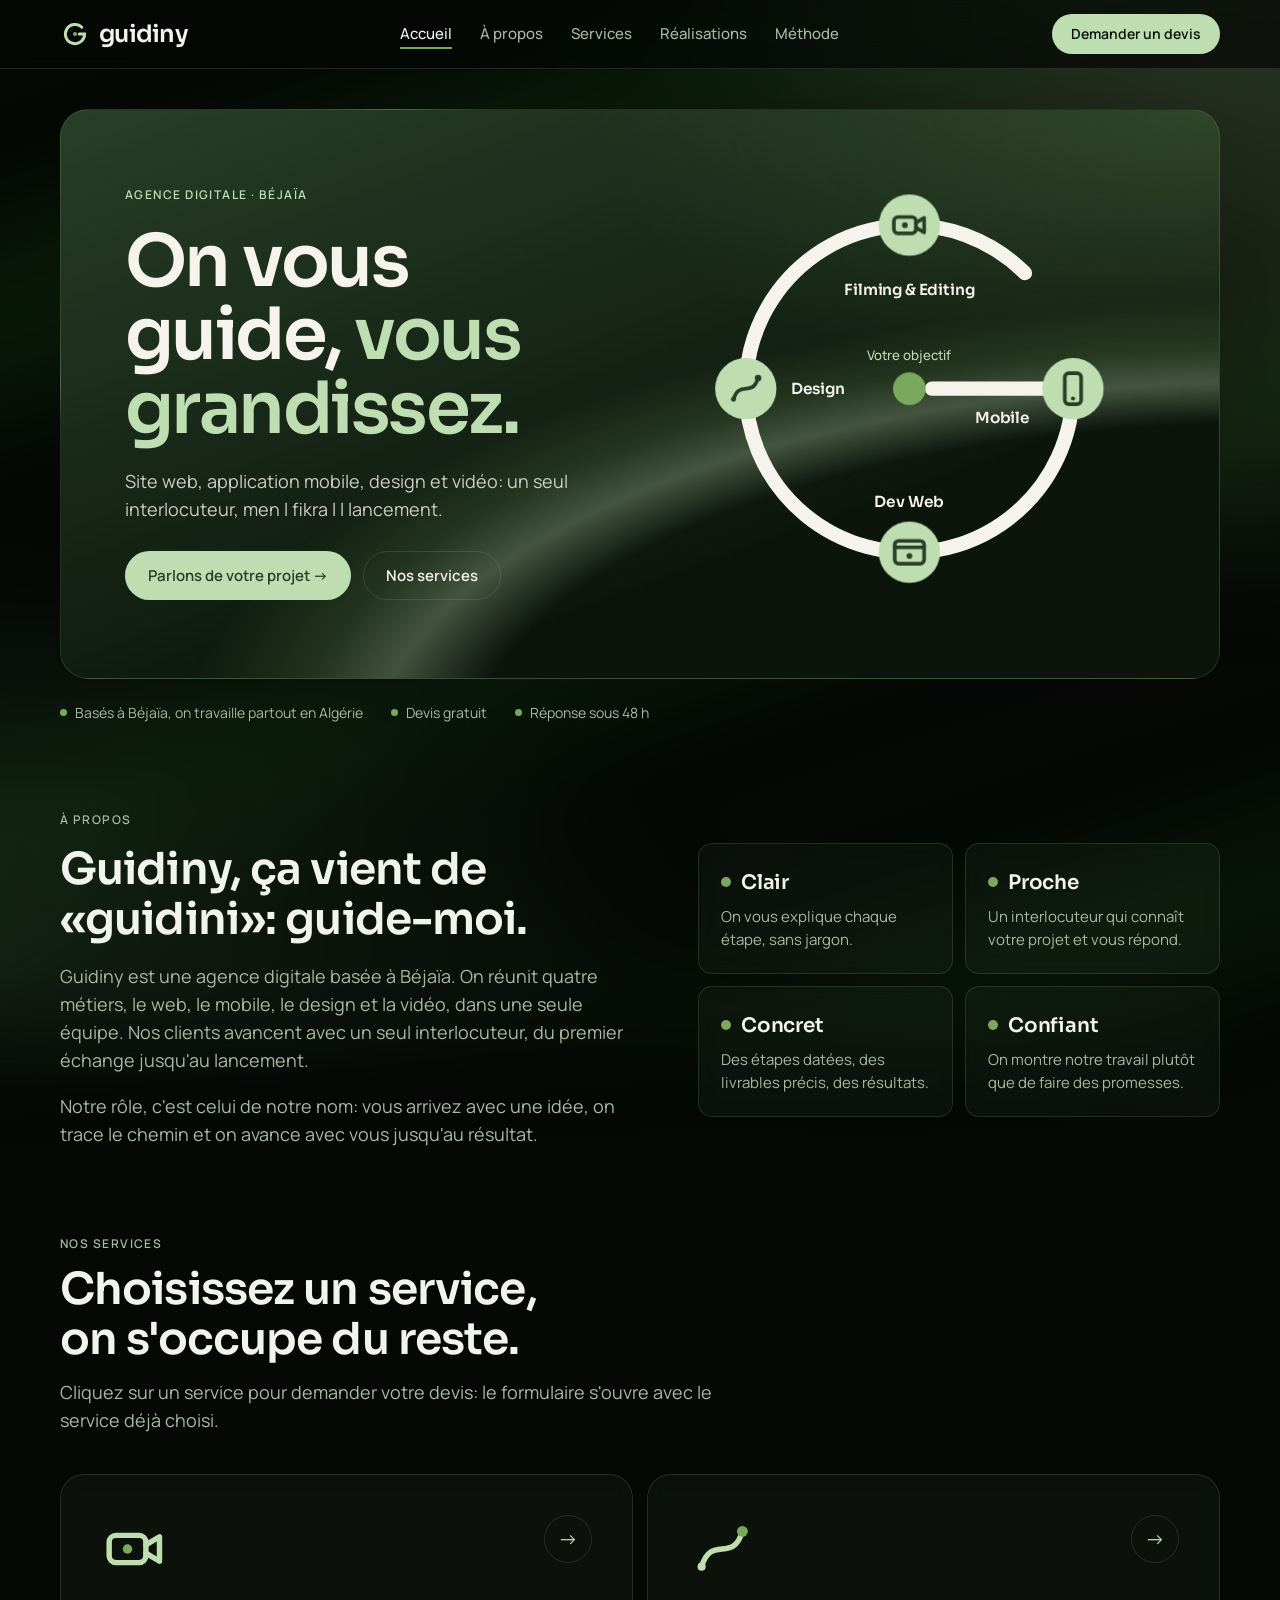
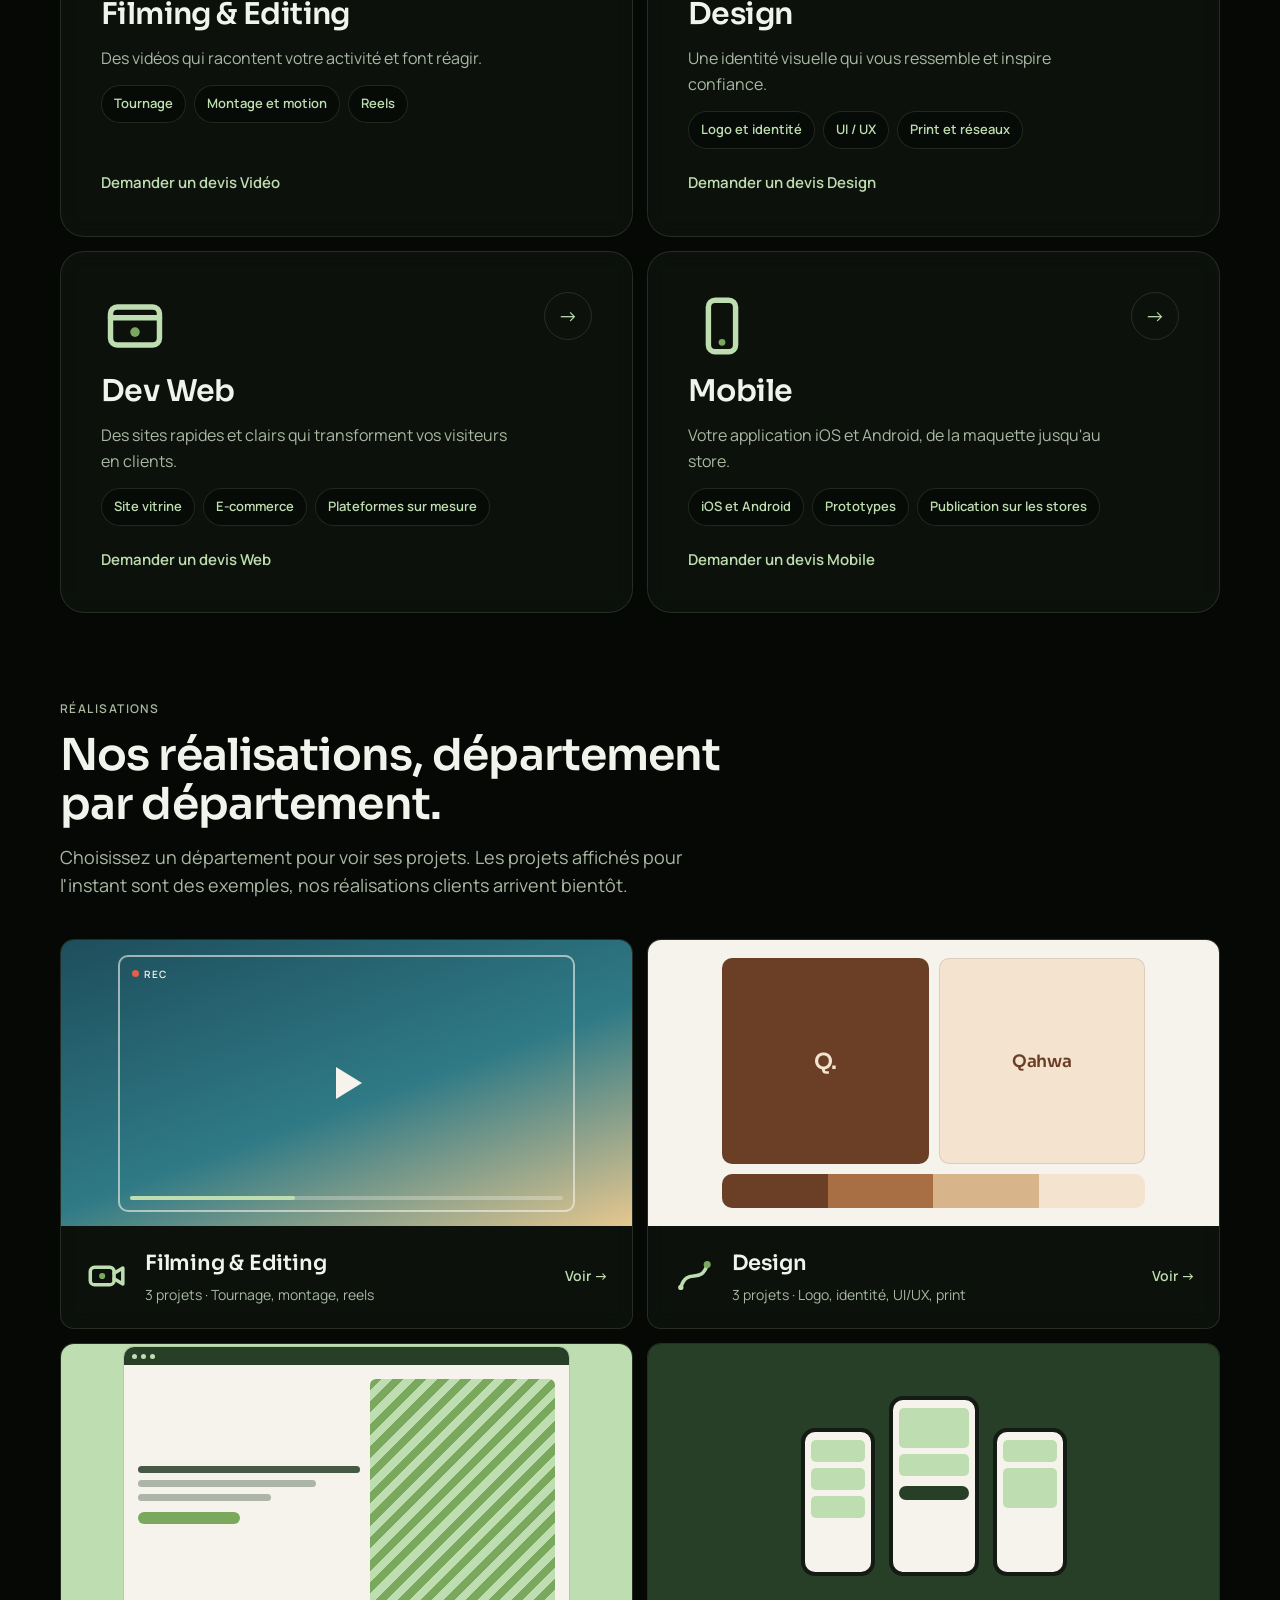
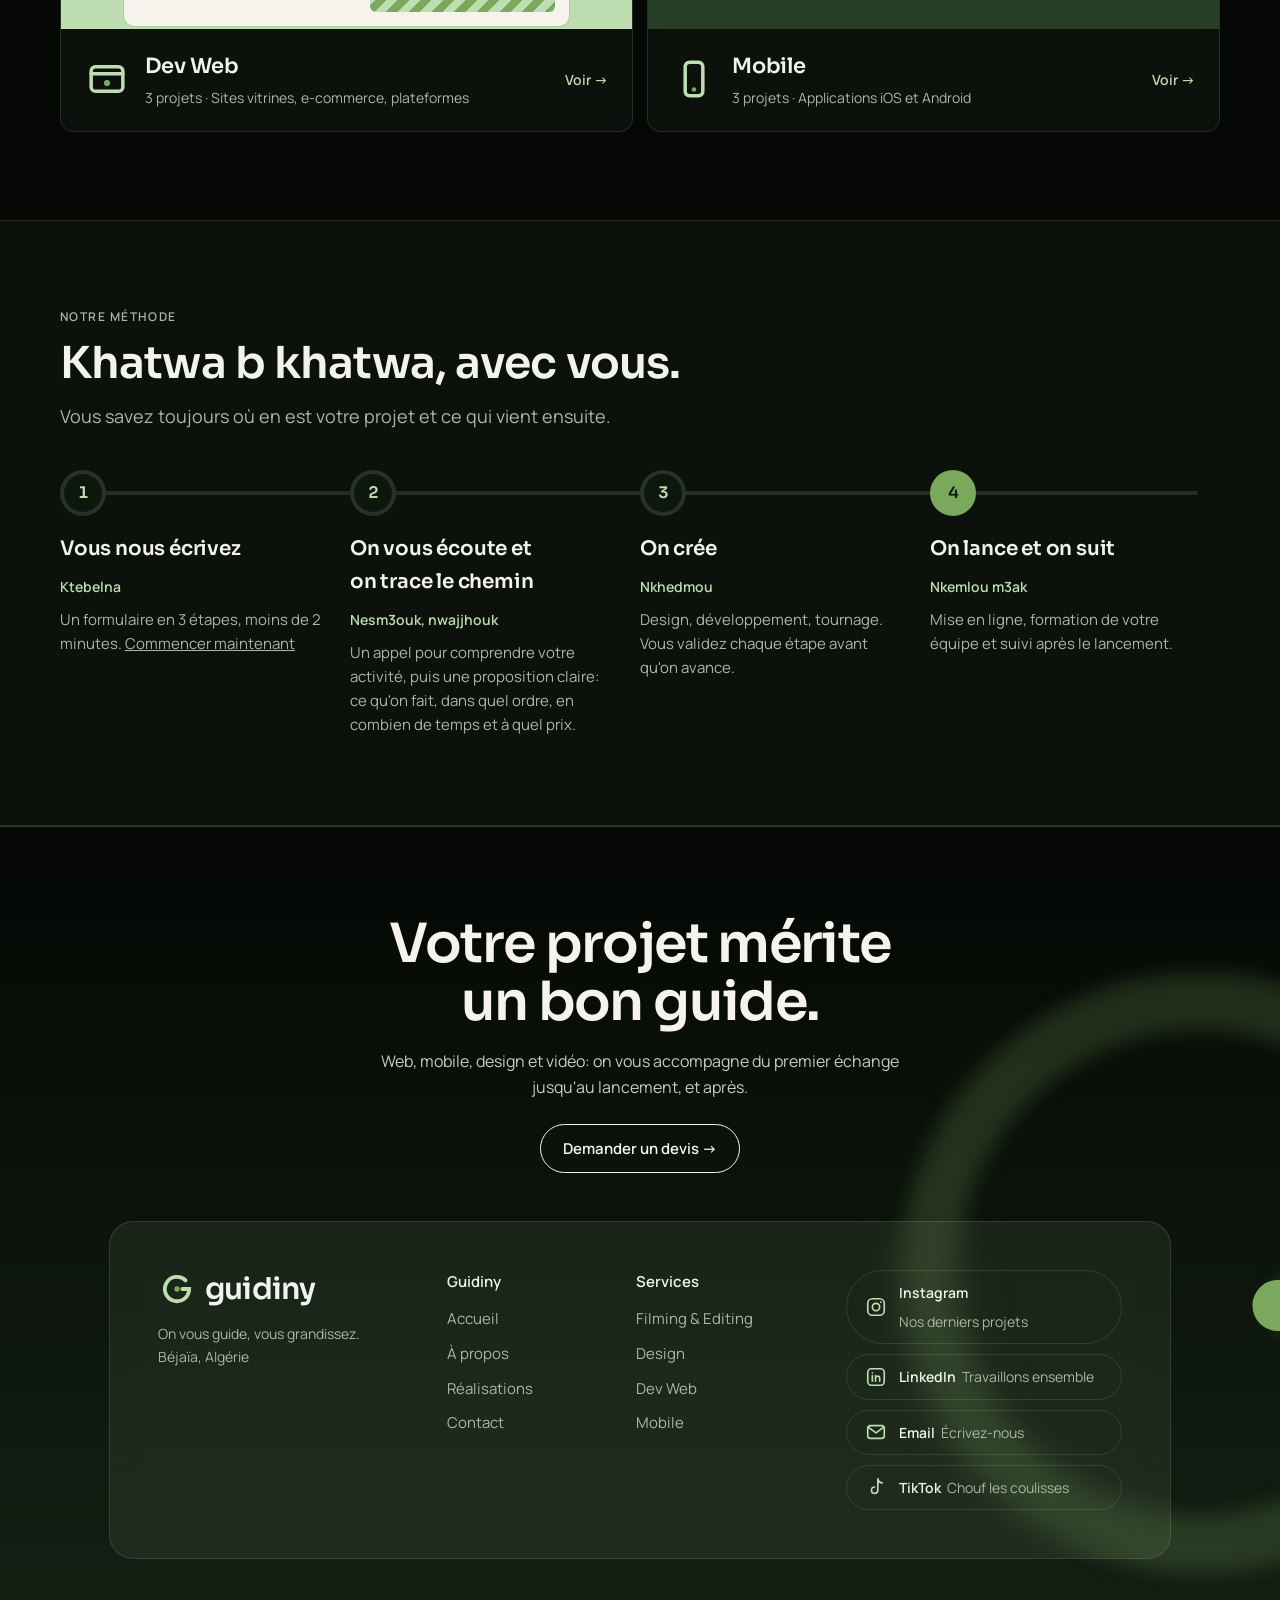
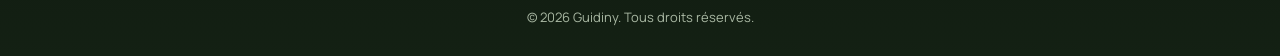
==== commit a25fca1b: "Ordre des services sur tout le site: Filming & Editing, Design, Dev Web, Mobile Co-Authored-By: Clau" ====
--- a/index.html
+++ b/index.html
@@ -47,7 +47,7 @@
         </div>
       </div>
       <div class="hero-map">
-        <svg viewBox="0 0 480 430" role="img" aria-label="Le chemin Guidiny: Filming &amp; Editing, Design, Web et Mobile mènent à votre objectif">
+        <svg viewBox="0 0 480 430" role="img" aria-label="Le chemin Guidiny: Filming &amp; Editing, Design, Dev Web et Mobile mènent à votre objectif">
           <path class="route-ghost" d="M353.1 96.9 A160 160 0 1 0 400 210 L262 210"/>
           <path class="route" pathLength="100" d="M353.1 96.9 A160 160 0 1 0 400 210 L262 210"/>
           <circle class="goal" cx="240" cy="210" r="16"/>
@@ -69,7 +69,7 @@
             <circle cx="240" cy="370" r="30"/>
             <g transform="translate(220 350) scale(.4)"><rect class="ic" x="14" y="22" width="72" height="56" rx="10"/><path class="ic" d="M14 38 H86"/><circle class="icd" cx="50" cy="59" r="7"/></g>
           </g>
-          <text class="stop-label" x="240" y="326" text-anchor="middle">Web</text>
+          <text class="stop-label" x="240" y="326" text-anchor="middle">Dev Web</text>
 
           <g class="stop" style="animation-delay:1.85s">
             <circle cx="400" cy="210" r="30"/>
@@ -136,7 +136,7 @@
         </a>
         <a class="svc-big card-raised" href="devis.html#devis-mobile">
           <div class="svc-top"><svg viewBox="0 0 100 100" aria-hidden="true"><rect class="i-s" x="30" y="12" width="40" height="76" rx="10"/><circle class="i-d" cx="50" cy="74" r="5"/></svg><span class="svc-arrow" aria-hidden="true">→</span></div>
-          <h3>Dev Mobile</h3>
+          <h3>Mobile</h3>
           <p>Votre application iOS et Android, de la maquette jusqu'au store.</p>
           <ul><li class="chip">iOS et Android</li><li class="chip">Prototypes</li><li class="chip">Publication sur les stores</li></ul>
           <span class="svc-go">Demander un devis Mobile</span>
@@ -154,21 +154,21 @@
         <p class="lead">Choisissez un département pour voir ses projets. Les projets affichés pour l'instant sont des exemples, nos réalisations clients arrivent bientôt.</p>
       </div>
       <div class="depts">
+        <a class="dept-tile card-raised" href="video.html#realisations">
+          <div class="case-visual mk mk-film" style="--a:#1E4E5C;--b:#2F7A86;--c:#E6C78F" aria-hidden="true"><div class="film"><span class="rec">REC</span><span class="tl"></span></div></div>
+          <div class="dept-tile-body"><svg viewBox="0 0 100 100" aria-hidden="true"><rect class="i-s" x="12" y="30" width="54" height="40" rx="10"/><path class="i-s" d="M66 44 L86 32 V68 L66 56"/><circle class="i-d" cx="39" cy="50" r="7"/></svg><div><h3>Filming &amp; Editing</h3><p>3 projets · Tournage, montage, reels</p></div><span class="go">Voir →</span></div>
+        </a>
+        <a class="dept-tile card-raised" href="design.html#realisations">
+          <div class="case-visual mk" style="--bg:#F5F3EC;--a:#6B3E26;--b:#D8B48A;--c:#A86F45;--d:#F3E3CF" aria-hidden="true"><div class="brandboard"><div class="bb bb1">Q.</div><div class="bb bb2">Qahwa</div><div class="bb bb3"></div></div></div>
+          <div class="dept-tile-body"><svg viewBox="0 0 100 100" aria-hidden="true"><path class="i-s" d="M20 76 C34 28 66 72 80 24"/><circle class="i-k" cx="20" cy="76" r="6"/><circle class="i-d" cx="80" cy="24" r="8"/></svg><div><h3>Design</h3><p>3 projets · Logo, identité, UI/UX, print</p></div><span class="go">Voir →</span></div>
+        </a>
         <a class="dept-tile card-raised" href="web.html#realisations">
           <div class="case-visual mk" aria-hidden="true"><div class="browser"><div class="bar"><i></i><i></i><i></i></div><div class="pg "><div class="mk-copy"><div class="ln"></div><div class="ln m"></div><div class="ln s"></div><div class="btn-mk"></div></div><div class="ph"></div></div></div></div>
-          <div class="dept-tile-body"><svg viewBox="0 0 100 100" aria-hidden="true"><rect class="i-s" x="14" y="22" width="72" height="56" rx="10"/><path class="i-s" d="M14 38 H86"/><circle class="i-d" cx="50" cy="59" r="7"/></svg><div><h3>Web</h3><p>3 projets · Sites vitrines, e-commerce, plateformes</p></div><span class="go">Voir →</span></div>
+          <div class="dept-tile-body"><svg viewBox="0 0 100 100" aria-hidden="true"><rect class="i-s" x="14" y="22" width="72" height="56" rx="10"/><path class="i-s" d="M14 38 H86"/><circle class="i-d" cx="50" cy="59" r="7"/></svg><div><h3>Dev Web</h3><p>3 projets · Sites vitrines, e-commerce, plateformes</p></div><span class="go">Voir →</span></div>
         </a>
         <a class="dept-tile card-raised" href="mobile.html#realisations">
           <div class="case-visual mk" style="--bg:var(--forest)" aria-hidden="true"><div class="phones"><div class="phone"><div class="card"></div><div class="card"></div><div class="card"></div></div><div class="phone"><div class="card big"></div><div class="card"></div><div class="cta"></div></div><div class="phone"><div class="card"></div><div class="card big"></div></div></div></div>
           <div class="dept-tile-body"><svg viewBox="0 0 100 100" aria-hidden="true"><rect class="i-s" x="30" y="12" width="40" height="76" rx="10"/><circle class="i-d" cx="50" cy="74" r="5"/></svg><div><h3>Mobile</h3><p>3 projets · Applications iOS et Android</p></div><span class="go">Voir →</span></div>
-        </a>
-        <a class="dept-tile card-raised" href="design.html#realisations">
-          <div class="case-visual mk" style="--bg:#F5F3EC;--a:#6B3E26;--b:#D8B48A;--c:#A86F45;--d:#F3E3CF" aria-hidden="true"><div class="brandboard"><div class="bb bb1">Q.</div><div class="bb bb2">Qahwa</div><div class="bb bb3"></div></div></div>
-          <div class="dept-tile-body"><svg viewBox="0 0 100 100" aria-hidden="true"><path class="i-s" d="M20 76 C34 28 66 72 80 24"/><circle class="i-k" cx="20" cy="76" r="6"/><circle class="i-d" cx="80" cy="24" r="8"/></svg><div><h3>Design</h3><p>3 projets · Logo, identité, UI/UX, print</p></div><span class="go">Voir →</span></div>
-        </a>
-        <a class="dept-tile card-raised" href="video.html#realisations">
-          <div class="case-visual mk mk-film" style="--a:#1E4E5C;--b:#2F7A86;--c:#E6C78F" aria-hidden="true"><div class="film"><span class="rec">REC</span><span class="tl"></span></div></div>
-          <div class="dept-tile-body"><svg viewBox="0 0 100 100" aria-hidden="true"><rect class="i-s" x="12" y="30" width="54" height="40" rx="10"/><path class="i-s" d="M66 44 L86 32 V68 L66 56"/><circle class="i-d" cx="39" cy="50" r="7"/></svg><div><h3>Filming &amp; Editing</h3><p>3 projets · Tournage, montage, reels</p></div><span class="go">Voir →</span></div>
         </a>
       </div>
     </div>
@@ -218,10 +218,10 @@
       </nav>
       <nav aria-label="Services">
         <b>Services</b>
-        <a href="web.html">Web</a>
+        <a href="video.html">Filming &amp; Editing</a>
+        <a href="design.html">Design</a>
+        <a href="web.html">Dev Web</a>
         <a href="mobile.html">Mobile</a>
-        <a href="design.html">Design</a>
-        <a href="video.html">Filming &amp; Editing</a>
       </nav>
       <div class="socials">
         <a class="soc" href="https://www.instagram.com/youba.hmz/" target="_blank" rel="noopener"><svg viewBox="0 0 24 24" aria-hidden="true"><rect x="3" y="3" width="18" height="18" rx="5"/><circle cx="12" cy="12" r="4"/><circle cx="17.3" cy="6.7" r="1" class="g-f"/></svg><span><b>Instagram</b>Nos derniers projets</span></a>
--- a/styles.css
+++ b/styles.css
@@ -63,7 +63,7 @@
 .lead { font-size: 18px; line-height: 28px; color: var(--text-muted); max-width: 60ch }
 .crumbs { font-size: 14px; color: var(--text-muted); padding-top: 28px }
 .crumbs a { color: var(--text-muted) }
-main > .wrap:has(> .crumbs) + section { padding-top: 20px }
+main > .wrap:has(> .crumbs:only-child) + section { padding-top: 20px }
 .crumbs a:hover { color: var(--text) }
 
 /* 4. Composants -------------------------------------------------------- */
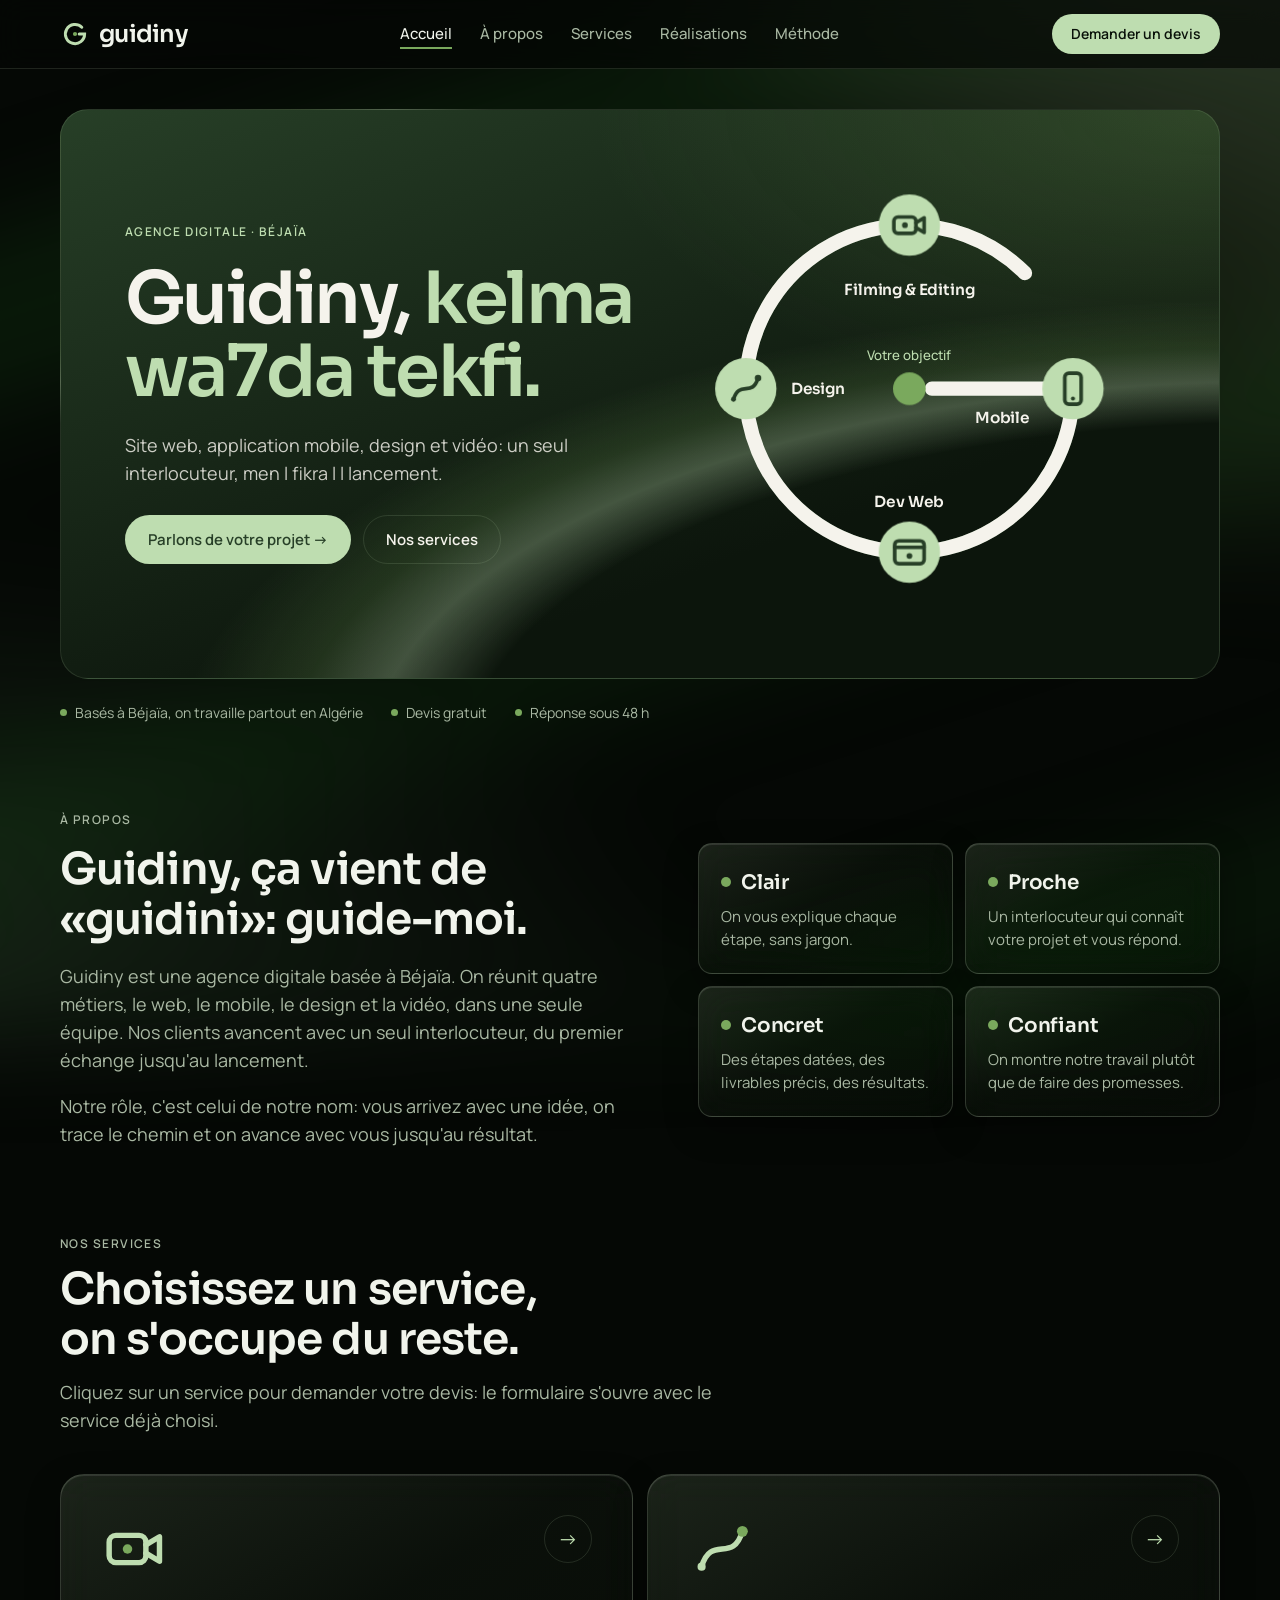
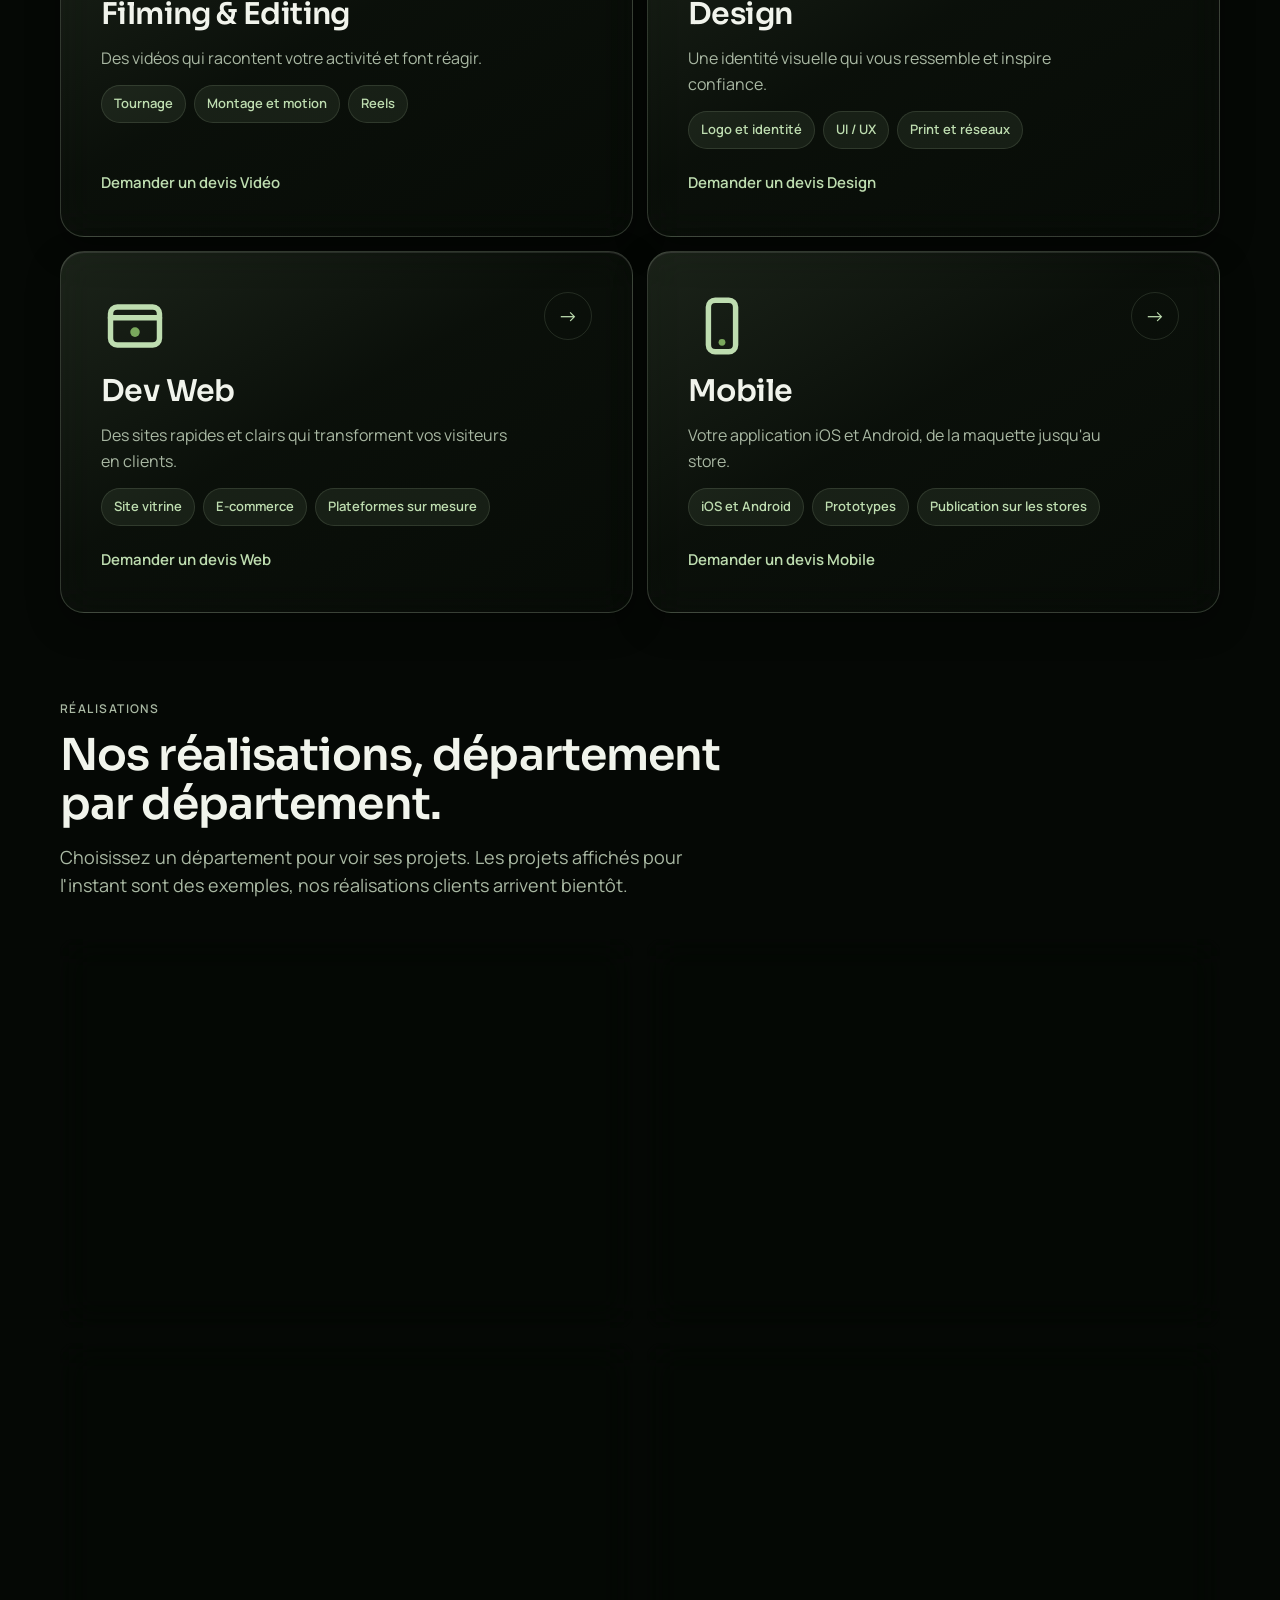
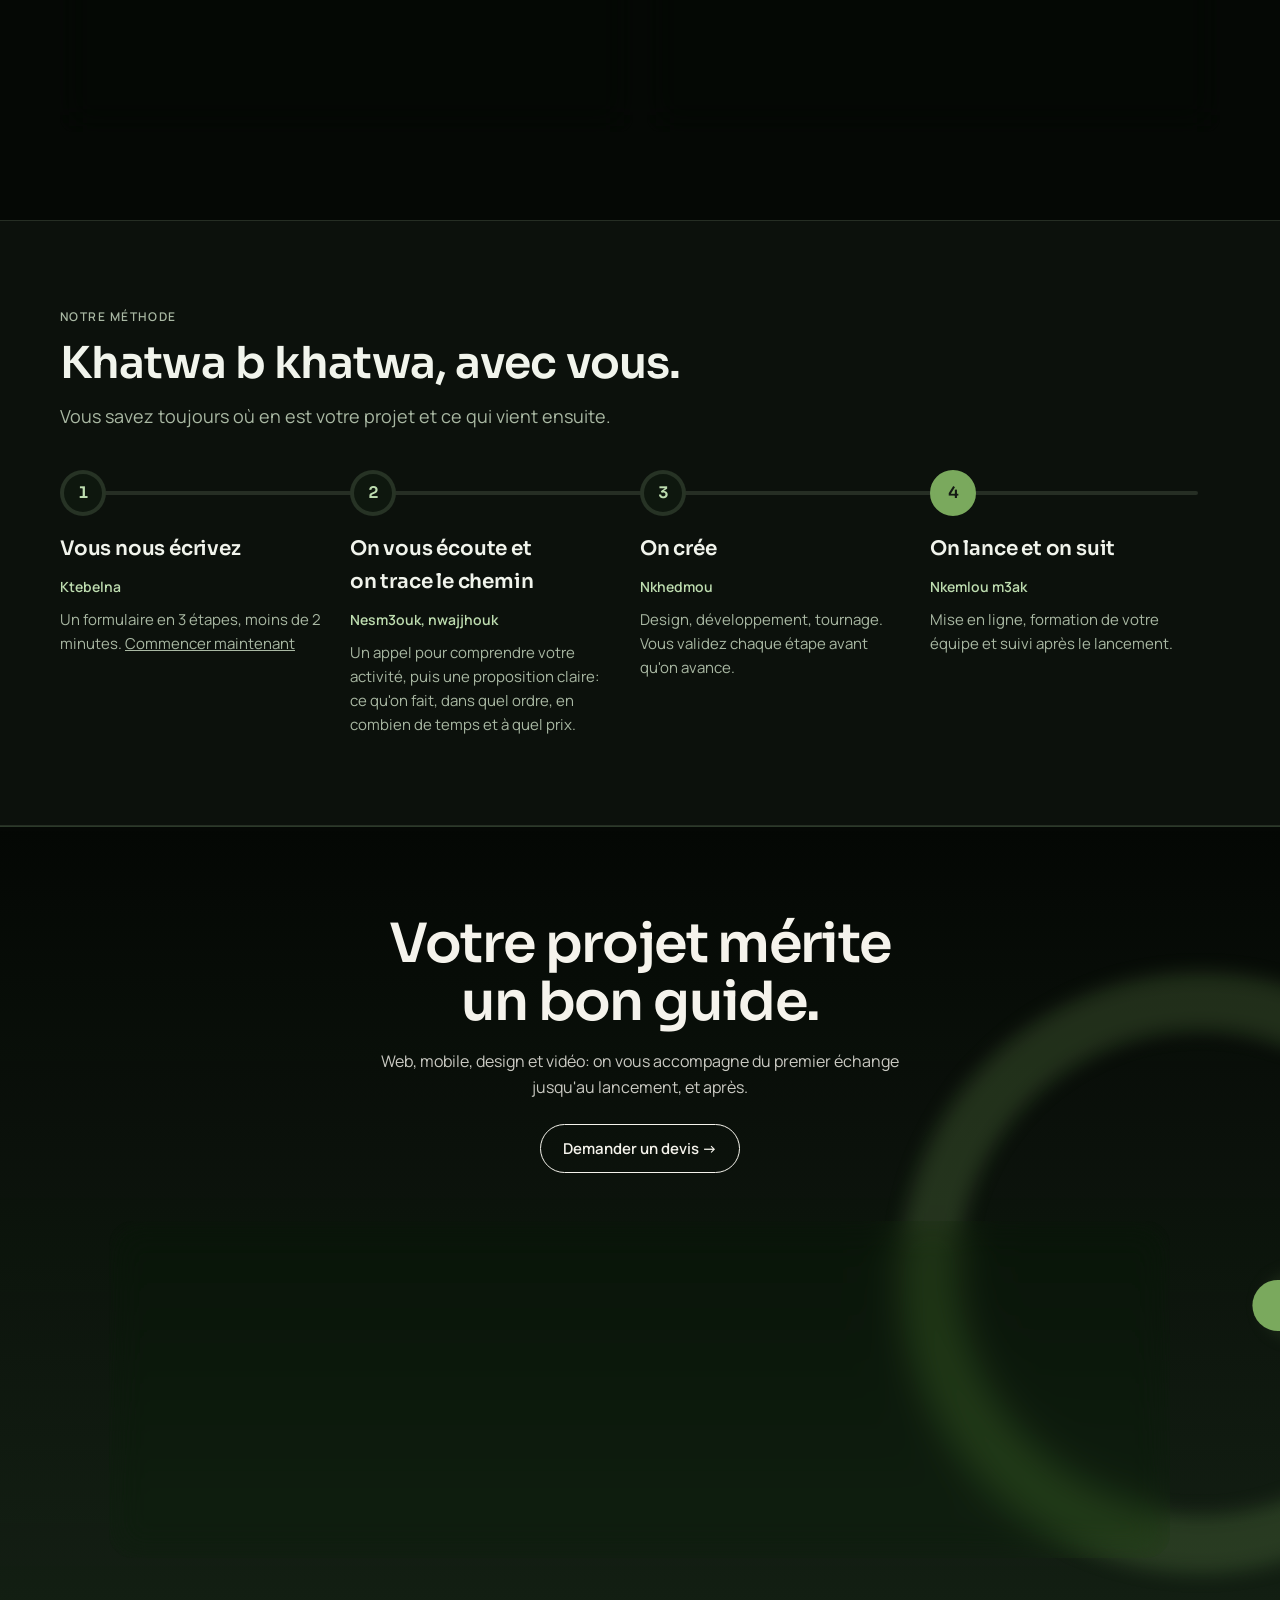
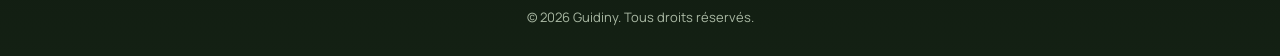
==== commit 6bf59118: "Nouveau slogan: Guidiny, kelma wa7da tekfi Co-Authored-By: Claude Opus 5.5 <noreply@anthropic.com>" ====
--- a/index.html
+++ b/index.html
@@ -4,7 +4,7 @@
 <meta charset="utf-8">
 <meta name="viewport" content="width=device-width, initial-scale=1, viewport-fit=cover">
 <title>Guidiny · Agence digitale à Béjaïa</title>
-<meta name="description" content="Guidiny, agence digitale à Béjaïa: sites web, applications mobiles, design et vidéo. On vous guide, vous grandissez.">
+<meta name="description" content="Guidiny, agence digitale à Béjaïa: sites web, applications mobiles, design et vidéo. Guidiny, kelma wa7da tekfi.">
 <link rel="icon" href="favicon.svg" type="image/svg+xml">
 <link rel="preconnect" href="https://fonts.googleapis.com">
 <link rel="preconnect" href="https://fonts.gstatic.com" crossorigin>
@@ -39,7 +39,7 @@
     <div class="hero-panel panel-brand on-brand">
       <div class="hero-copy">
         <span class="label">Agence digitale · Béjaïa</span>
-        <h1>On vous guide, <em>vous grandissez.</em></h1>
+        <h1>Guidiny, <em>kelma wa7da tekfi.</em></h1>
         <p>Site web, application mobile, design et vidéo: un seul interlocuteur, men l fikra l l lancement.</p>
         <div class="hero-ctas">
           <a class="btn btn-primary" href="devis.html">Parlons de votre projet →</a>
@@ -207,7 +207,7 @@
     <div class="foot-card">
       <div class="foot-brand">
         <a class="logo" href="index.html"><svg><use href="#mark"/></svg>guidiny</a>
-        <p>On vous guide, vous grandissez.<br>Béjaïa, Algérie</p>
+        <p>Guidiny, kelma wa7da tekfi.<br>Béjaïa, Algérie</p>
       </div>
       <nav aria-label="Guidiny">
         <b>Guidiny</b>
--- a/styles.css
+++ b/styles.css
@@ -18,6 +18,11 @@
   --night: #050805;
   --surface: #070B07; --surface-raised: #0E170E; --surface-brand: #0C150C;
   --glass: rgba(190, 221, 176, .045); --glass-strong: rgba(190, 221, 176, .08);
+  --glass-fill: linear-gradient(150deg, rgba(190, 221, 176, .13), rgba(190, 221, 176, .04) 45%, rgba(190, 221, 176, .02));
+  --glass-fill-hover: linear-gradient(150deg, rgba(190, 221, 176, .19), rgba(190, 221, 176, .07) 45%, rgba(190, 221, 176, .03));
+  --glass-edge: rgba(214, 235, 203, .20);
+  --glass-shadow: inset 0 1px 0 rgba(255, 255, 255, .10), 0 12px 32px rgba(0, 0, 0, .35);
+  --glass-blur: blur(18px) saturate(140%);
   --text: #F1F4EC; --text-muted: #A9B8A3; --text-brand: #BEDDB0; --line: rgba(190, 221, 176, .14);
   --accent: #BEDDB0; --accent-hover: #D6EBCB; --on-accent: #0A120A; --highlight: #7AA95D; --danger: #E07A5F;
   --glow: #1F7A1F;
@@ -97,7 +102,12 @@
 .on-brand form .btn-primary:hover { background: var(--accent-hover) }
 
 /* Carte: fond relevé, bordure fine */
-.card-raised { background: var(--glass); border: 1px solid var(--line); border-radius: var(--radius-md); min-width: 0; backdrop-filter: blur(10px) }
+.card-raised { border-radius: var(--radius-md); min-width: 0 }
+/* Verre: toutes les cartes du site partagent ce rendu. */
+.card-raised, .foot-card, form, .pick span {
+  background: var(--glass-fill); border: 1px solid var(--glass-edge); box-shadow: var(--glass-shadow);
+  -webkit-backdrop-filter: var(--glass-blur); backdrop-filter: var(--glass-blur) }
+a.card-raised:hover, .pick input:hover + span { background: var(--glass-fill-hover) }
 
 /* Logo et icônes */
 .logo { display: inline-flex; align-items: center; gap: 9px; text-decoration: none; font: 600 24px/1 var(--font-display); letter-spacing: -.03em; color: var(--text) }
@@ -111,7 +121,7 @@
 /* Étiquettes */
 .tag { font: 600 11px/1 var(--font-body); letter-spacing: .08em; text-transform: uppercase; padding: 6px 9px; border-radius: var(--radius-sm); background: var(--sage); color: var(--forest) }
 .tag-ex { background: transparent; border: 1px dashed var(--text-muted); color: var(--text-muted) }
-.chip { font-size: 13px; font-weight: 600; padding: 7px 12px; border-radius: var(--radius-pill); background: var(--surface); color: var(--text-brand); border: 1px solid var(--line) }
+.chip { font-size: 13px; font-weight: 600; padding: 7px 12px; border-radius: var(--radius-pill); background: rgba(190, 221, 176, .08); color: var(--text-brand); border: 1px solid var(--line) }
 
 /* 5. Accueil ----------------------------------------------------------- */
 /* Hero */
@@ -281,15 +291,16 @@
 .contact-copy ul { list-style: none; margin: 8px 0 0; padding: 0; display: grid; gap: 12px }
 .contact-copy li { display: flex; gap: 12px; align-items: baseline }
 .contact-copy li::before { content: ""; flex: none; width: 8px; height: 8px; border-radius: 50%; background: var(--sage); transform: translateY(-1px) }
-form { background: var(--surface-raised); border: 1px solid var(--line); color: var(--text); border-radius: var(--radius-lg); padding: clamp(20px, 3.5vw, 36px); display: grid; gap: 18px; min-width: 0 }
+form { color: var(--text); border-radius: var(--radius-lg); padding: clamp(20px, 3.5vw, 36px); display: grid; gap: 18px; min-width: 0 }
 fieldset { border: 0; margin: 0; padding: 0; min-width: 0 }
 .row2 { display: grid; grid-template-columns: 1fr 1fr; gap: 14px }
 .field { display: grid; gap: 7px; min-width: 0 }
 .field > label { font-size: 14px; font-weight: 600 }
 .opt { font-weight: 400; color: var(--text-muted) }
-input[type="text"], input[type="tel"], input[type="email"], select, textarea { width: 100%; font: 400 16px/1.4 var(--font-body); color: var(--text); background: var(--surface); border: 1.5px solid var(--line); border-radius: var(--radius-sm); padding: 12px 14px }
+input[type="text"], input[type="tel"], input[type="email"], select, textarea { width: 100%; font: 400 16px/1.4 var(--font-body); color: var(--text); background: rgba(0, 0, 0, .28); border: 1.5px solid var(--line); border-radius: var(--radius-sm); padding: 12px 14px }
 input:hover, select:hover, textarea:hover { border-color: var(--text-muted) }
 textarea { min-height: 116px; resize: vertical }
+select option { background: var(--surface-raised); color: var(--text) }
 .err { font-size: 13px; color: var(--danger) }
 .err:empty { display: none }
 .field.invalid input, .field.invalid textarea { border-color: var(--danger) }
@@ -312,15 +323,14 @@
 .pick { position: relative; min-width: 0 }
 .pick-wide { grid-column: 1 / -1 }
 .pick input { position: absolute; inset: 0; width: 100%; height: 100%; margin: 0; opacity: 0; cursor: pointer }
-.pick span { display: grid; grid-template-columns: 36px 1fr; column-gap: 12px; align-items: center; padding: 14px 40px 14px 14px; min-height: 76px; border: 1.5px solid var(--line); border-radius: var(--radius-md); background: var(--surface); position: relative; transition: border-color .15s, background .15s }
+.pick span { display: grid; grid-template-columns: 36px 1fr; column-gap: 12px; align-items: center; padding: 14px 40px 14px 14px; min-height: 76px; border-radius: var(--radius-md); position: relative; transition: border-color .15s, background .15s }
 .pick span::after { content: ""; position: absolute; top: 12px; right: 12px; width: 16px; height: 16px; border-radius: 50%; border: 1.5px solid var(--line) }
 .pick svg { width: 36px; height: 36px; grid-row: span 2 }
 .pick b { font: 600 15px/1.3 var(--font-display); color: var(--text) }
 .pick small { font-size: 12.5px; line-height: 1.35; color: var(--text-muted) }
 .pick-wide span { grid-template-columns: 1fr; min-height: 0 }
-.pick input:hover + span { border-color: var(--text-muted) }
 .pick input:focus-visible + span { outline: 2px solid var(--highlight); outline-offset: 2px }
-.pick input:checked + span { border-color: var(--accent); background: var(--surface-raised); box-shadow: inset 0 0 0 1px var(--accent) }
+.pick input:checked + span { border-color: var(--accent); background: var(--glass-fill-hover); box-shadow: inset 0 0 0 1px var(--accent), var(--glass-shadow) }
 .pick input:checked + span::after { background: var(--highlight); border-color: var(--highlight) }
 .done { display: grid; gap: 14px; justify-items: start; padding-block: 12px }
 .done svg { width: 56px; height: 56px }
@@ -360,7 +370,7 @@
 .closing h2 { color: var(--cream); font-size: clamp(32px, 5vw, 54px); line-height: 1.08; letter-spacing: -.03em }
 .closing p { color: var(--cream); opacity: .82; max-width: 52ch }
 .closing .btn { margin-top: 8px }
-.foot-card { background: var(--glass-strong); border: 1px solid var(--line); backdrop-filter: blur(12px); color: var(--text); border-radius: var(--radius-lg); padding: clamp(24px, 4vw, 48px); display: grid; grid-template-columns: minmax(0, 1.3fr) minmax(0, .8fr) minmax(0, .9fr) minmax(0, 1.4fr); gap: 32px; align-items: start }
+.foot-card { color: var(--text); border-radius: var(--radius-lg); padding: clamp(24px, 4vw, 48px); display: grid; grid-template-columns: minmax(0, 1.3fr) minmax(0, .8fr) minmax(0, .9fr) minmax(0, 1.4fr); gap: 32px; align-items: start }
 .foot-brand { display: grid; gap: 14px }
 .foot-brand .logo { font-size: 30px }
 .foot-brand .logo svg { width: 38px; height: 38px }
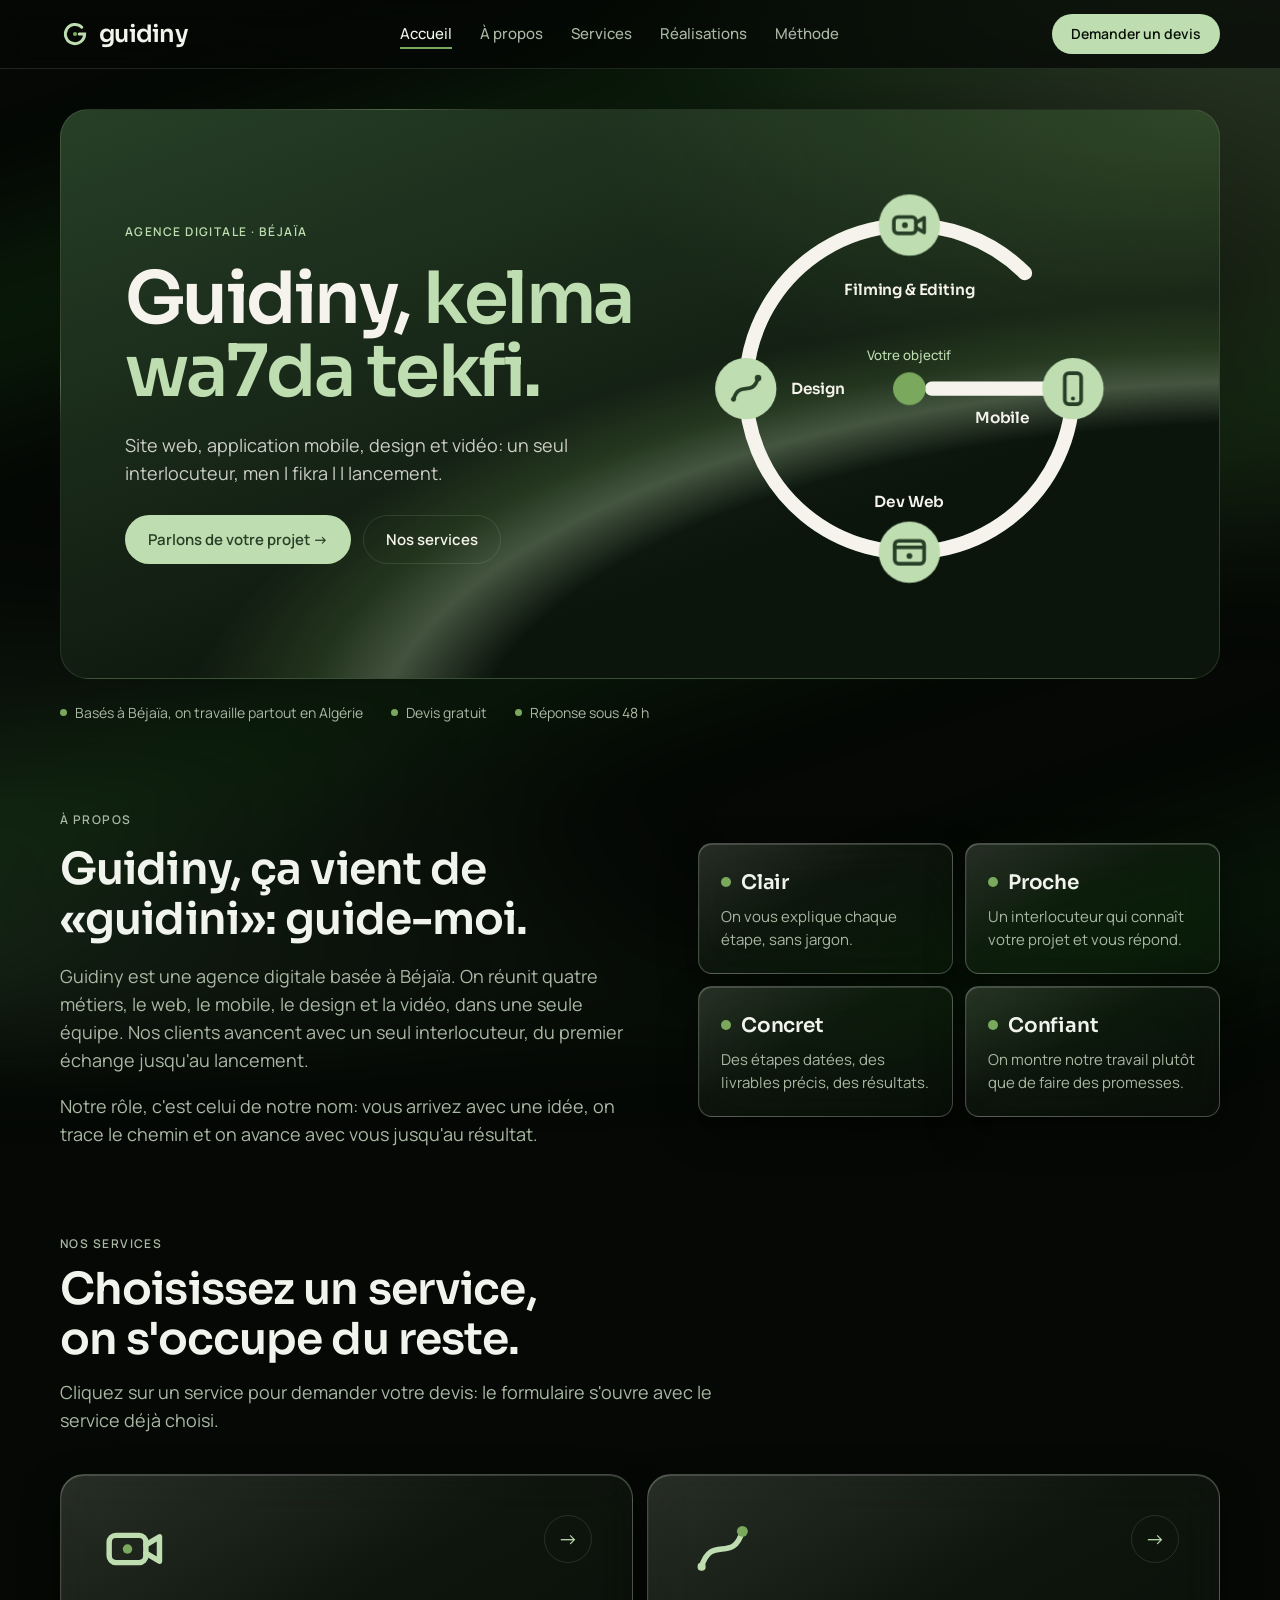
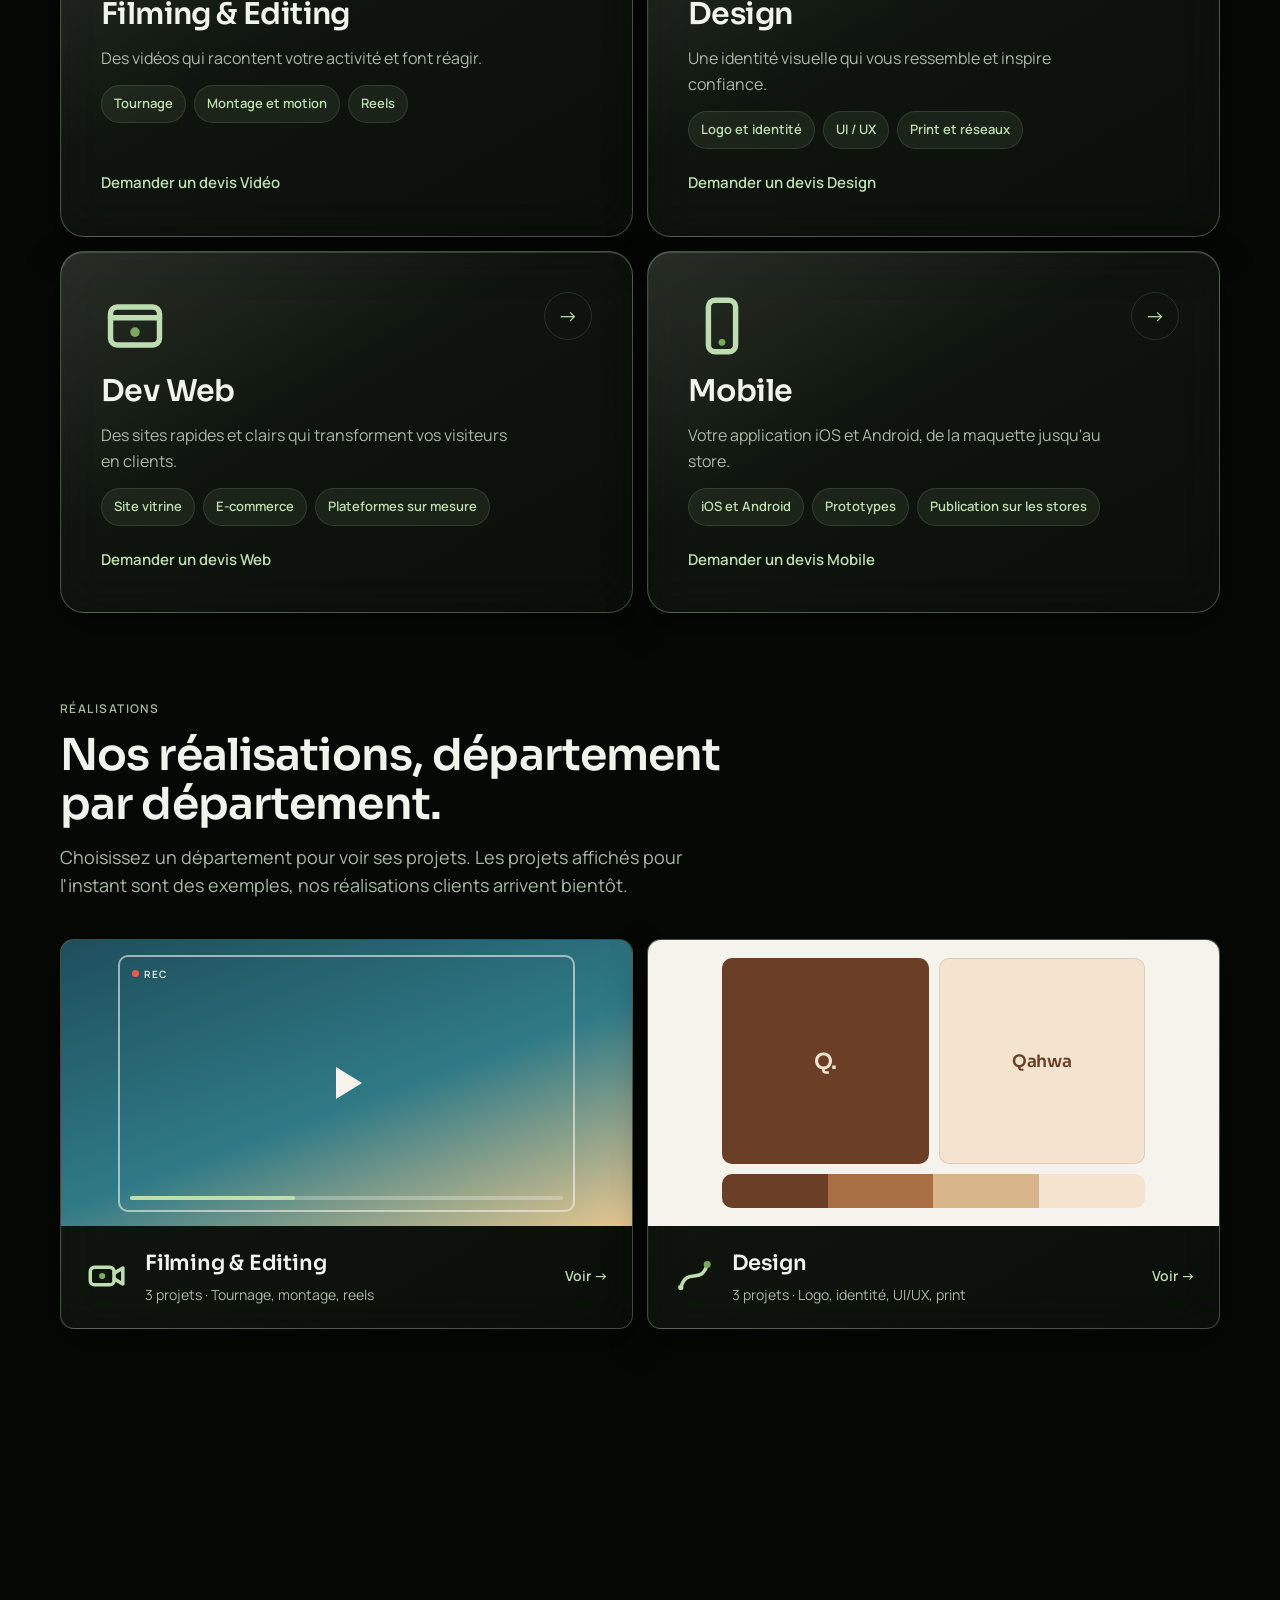
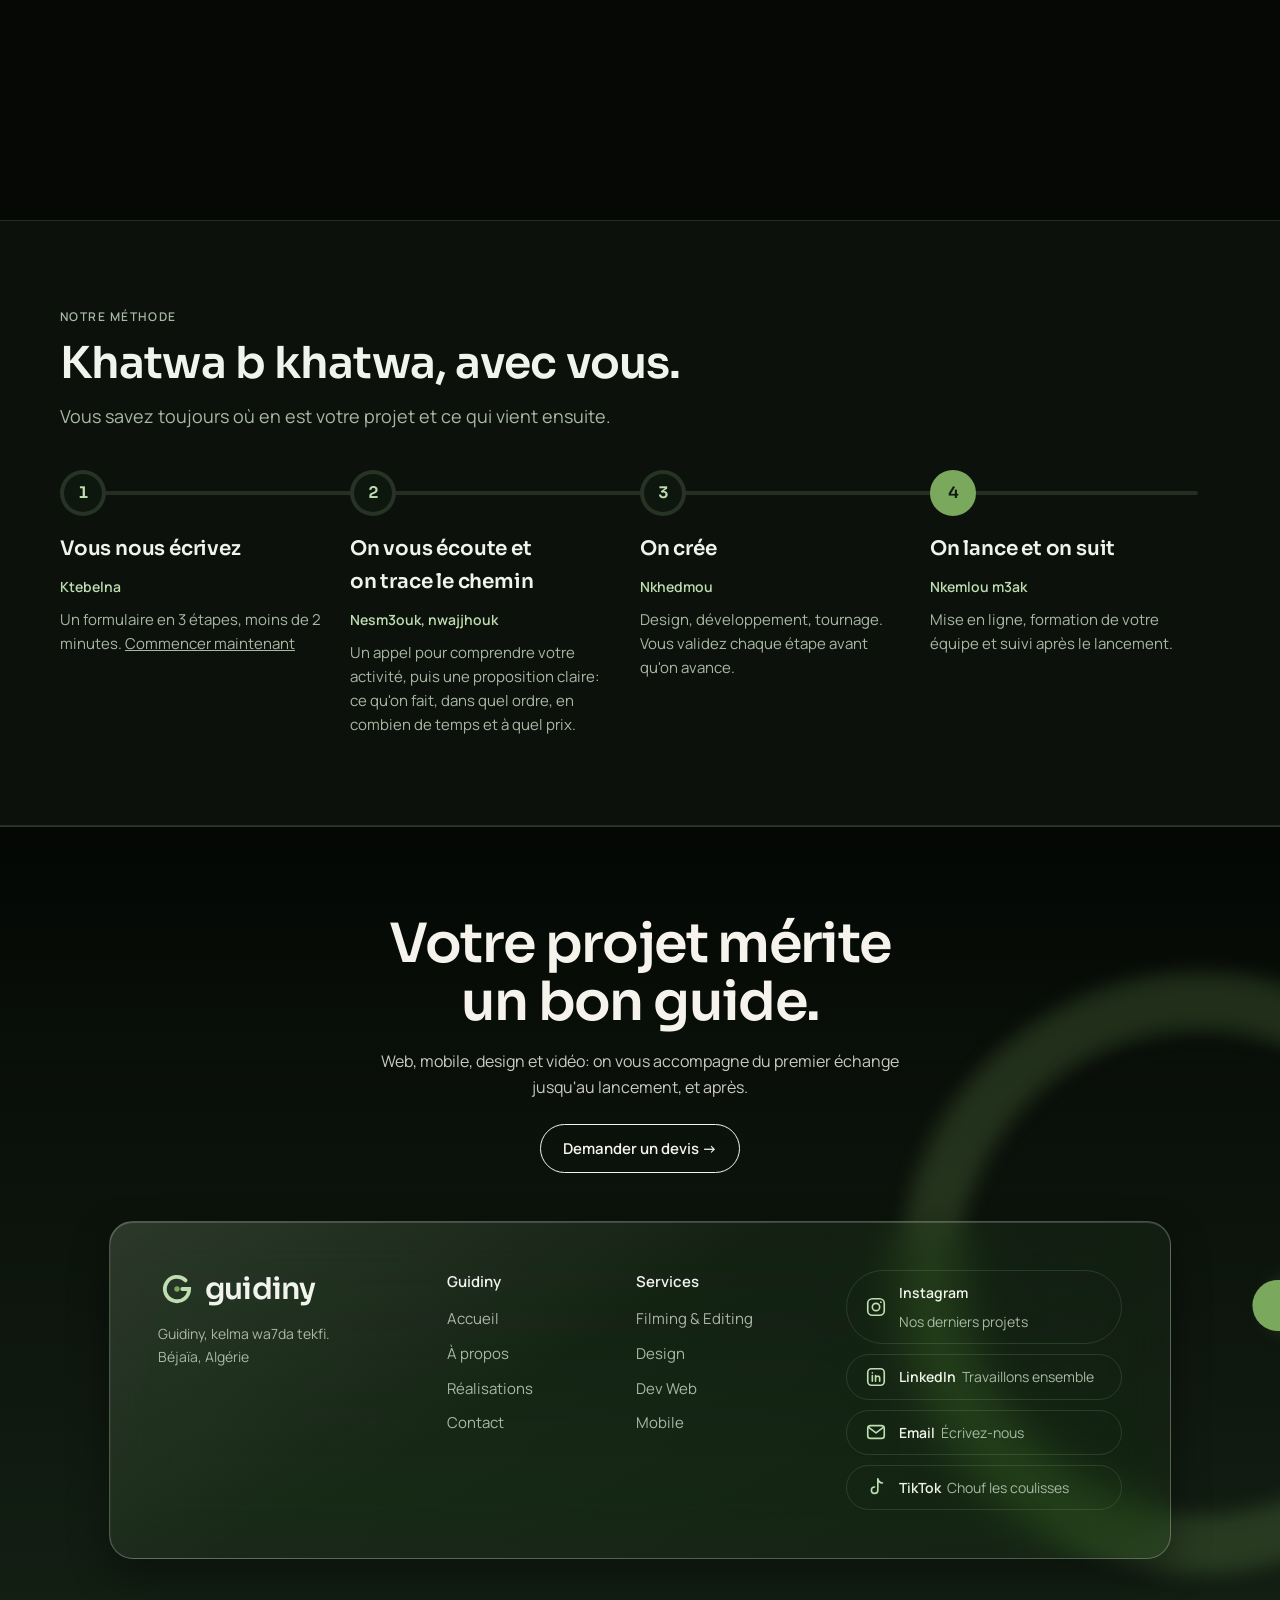
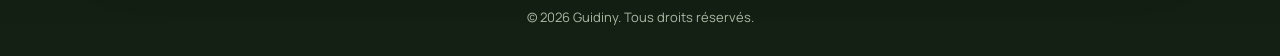
==== commit 52e6a2f0: "Animations: apparition au défilement, reflet sur les cartes, fond qui dérive Respecte « réduire les " ====
--- a/index.html
+++ b/index.html
@@ -233,5 +233,6 @@
   </div>
   <p class="copy">© 2026 Guidiny. Tous droits réservés.</p>
 </footer>
+<script src="main.js" defer></script>
 </body>
 </html>
--- a/styles.css
+++ b/styles.css
@@ -9,6 +9,7 @@
    4. Composants      8. Méthode
                       9. Devis: formulaire et FAQ
                      10. Navigation et footer
+                     11. Animations
    ===================================================================== */
 
 /* 1. Tokens ----------------------------------------------------------- */
@@ -18,11 +19,11 @@
   --night: #050805;
   --surface: #070B07; --surface-raised: #0E170E; --surface-brand: #0C150C;
   --glass: rgba(190, 221, 176, .045); --glass-strong: rgba(190, 221, 176, .08);
-  --glass-fill: linear-gradient(150deg, rgba(190, 221, 176, .13), rgba(190, 221, 176, .04) 45%, rgba(190, 221, 176, .02));
-  --glass-fill-hover: linear-gradient(150deg, rgba(190, 221, 176, .19), rgba(190, 221, 176, .07) 45%, rgba(190, 221, 176, .03));
-  --glass-edge: rgba(214, 235, 203, .20);
-  --glass-shadow: inset 0 1px 0 rgba(255, 255, 255, .10), 0 12px 32px rgba(0, 0, 0, .35);
-  --glass-blur: blur(18px) saturate(140%);
+  --glass-fill: linear-gradient(150deg, rgba(220, 240, 210, .17), rgba(190, 221, 176, .06) 42%, rgba(190, 221, 176, .03));
+  --glass-fill-hover: linear-gradient(150deg, rgba(220, 240, 210, .24), rgba(190, 221, 176, .10) 42%, rgba(190, 221, 176, .05));
+  --glass-edge: rgba(230, 245, 222, .26);
+  --glass-shadow: inset 0 1px 0 rgba(255, 255, 255, .16), inset 1px 0 0 rgba(255, 255, 255, .04), 0 15px 38px rgba(0, 0, 0, .40);
+  --glass-blur: blur(23px) saturate(160%);
   --text: #F1F4EC; --text-muted: #A9B8A3; --text-brand: #BEDDB0; --line: rgba(190, 221, 176, .14);
   --accent: #BEDDB0; --accent-hover: #D6EBCB; --on-accent: #0A120A; --highlight: #7AA95D; --danger: #E07A5F;
   --glow: #1F7A1F;
@@ -389,3 +390,29 @@
 .copy { text-align: center; color: var(--text-muted); font-size: 13px }
 @media (max-width: 980px) { .foot-card { grid-template-columns: 1fr 1fr } }
 @media (max-width: 520px) { .foot-card { grid-template-columns: 1fr } }
+
+/* 11. Animations ---------------------------------------------------------- */
+/* Toutes s'arrêtent si le visiteur demande de réduire les animations (règle en section 2). */
+
+/* Les halos du fond dérivent très lentement. */
+body::before { animation: drift 30s ease-in-out infinite alternate; will-change: transform }
+@keyframes drift { to { transform: translate3d(-3%, 2%, 0) rotate(2deg) } }
+
+/* Apparition au défilement: classes posées par main.js, seulement sous la ligne de flottaison. */
+.reveal { opacity: 0; transform: translateY(22px) }
+.reveal.in { opacity: 1; transform: none; transition: opacity .55s ease, transform .55s cubic-bezier(.2, .7, .2, 1) }
+
+/* Boutons: léger soulèvement. */
+.btn { transition: background .2s, border-color .2s, color .2s, transform .2s }
+.btn:hover { transform: translateY(-2px) }
+
+/* Cartes cliquables: un reflet traverse le verre au survol. */
+a.card-raised { position: relative; overflow: hidden }
+a.card-raised::after { content: ""; position: absolute; inset: 0; pointer-events: none; background: linear-gradient(115deg, transparent 30%, rgba(255, 255, 255, .10) 46%, transparent 62%); transform: translateX(-120%); transition: transform .9s ease }
+a.card-raised:hover::after { transform: translateX(120%) }
+.svc-arrow { transition: background .2s, color .2s, border-color .2s, transform .3s }
+.svc-big:hover .svc-arrow { transform: rotate(-45deg) }
+
+/* Hero: le point « Votre objectif » respire une fois le chemin tracé. */
+.goal { animation: pop .5s cubic-bezier(.3, 1.5, .5, 1) 2.25s both, breathe 3.2s ease-in-out 3s infinite }
+@keyframes breathe { 50% { filter: drop-shadow(0 0 10px rgba(190, 221, 176, .85)) } }
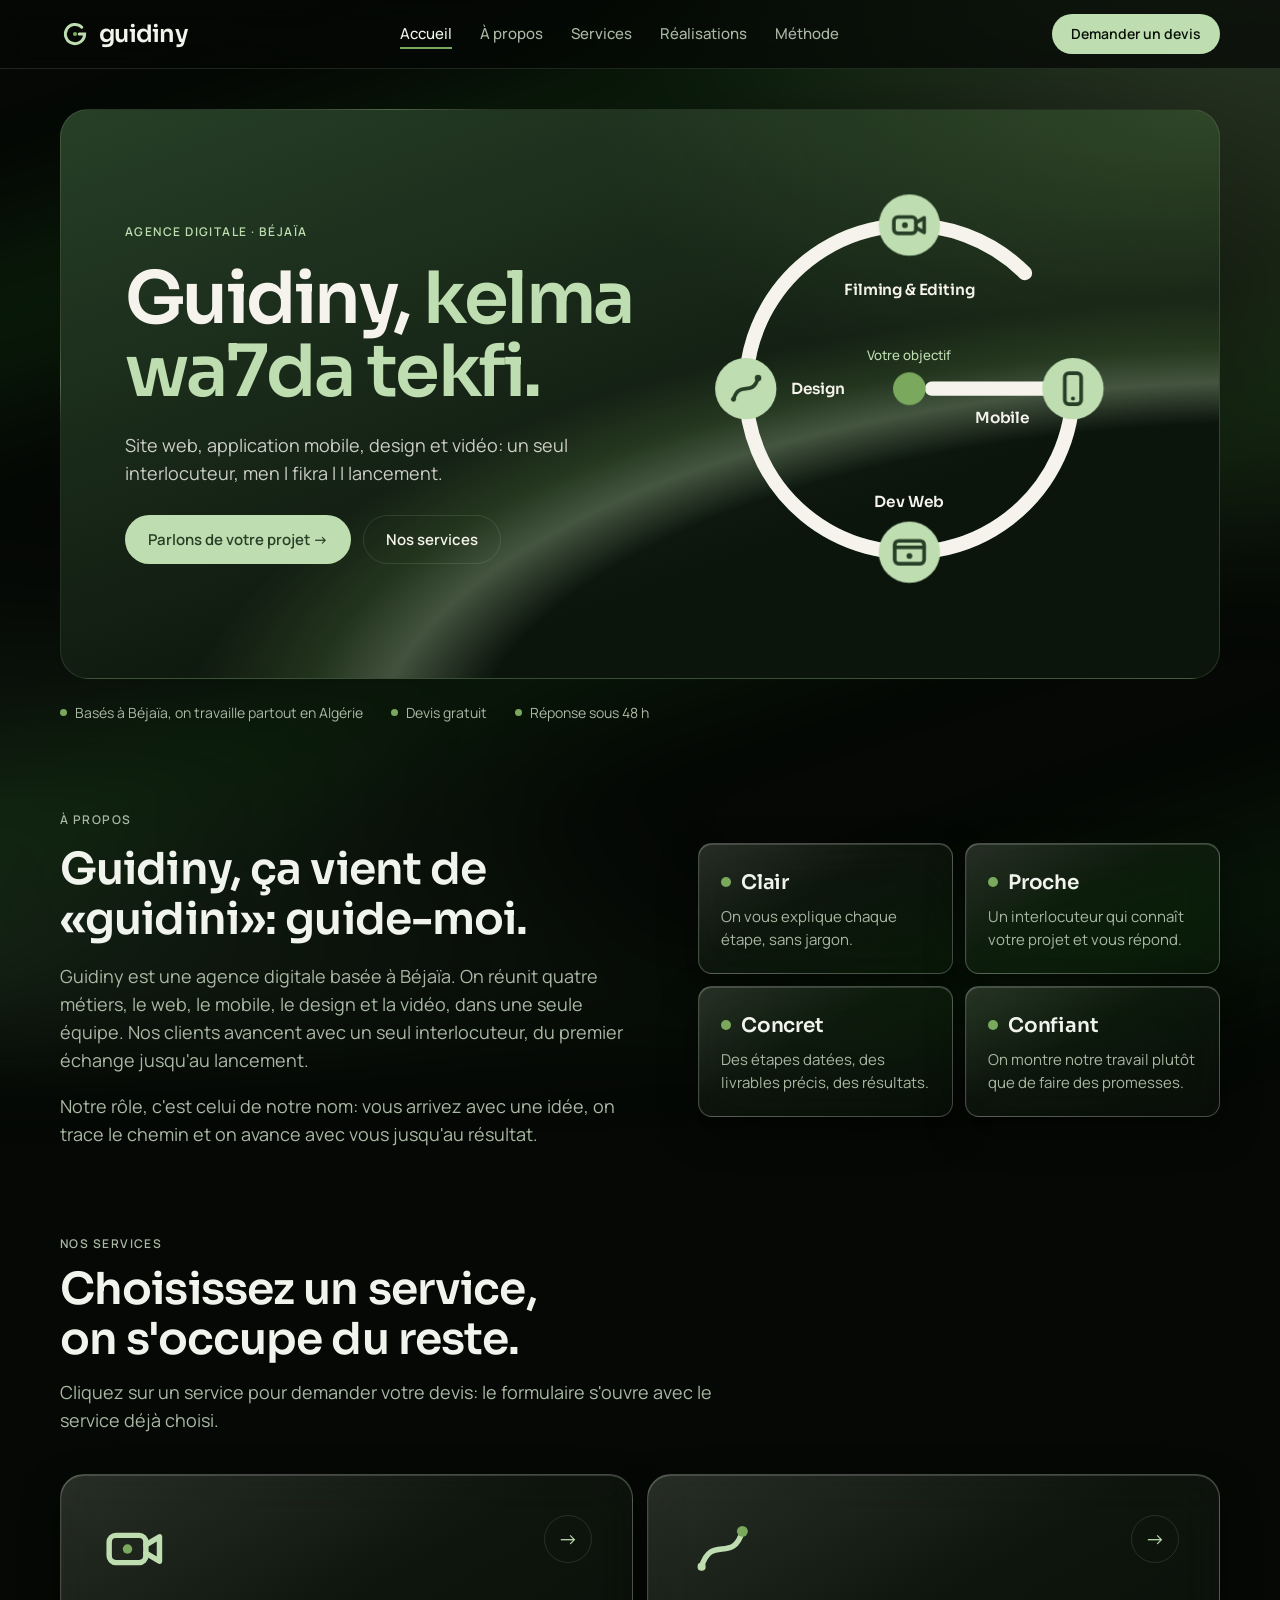
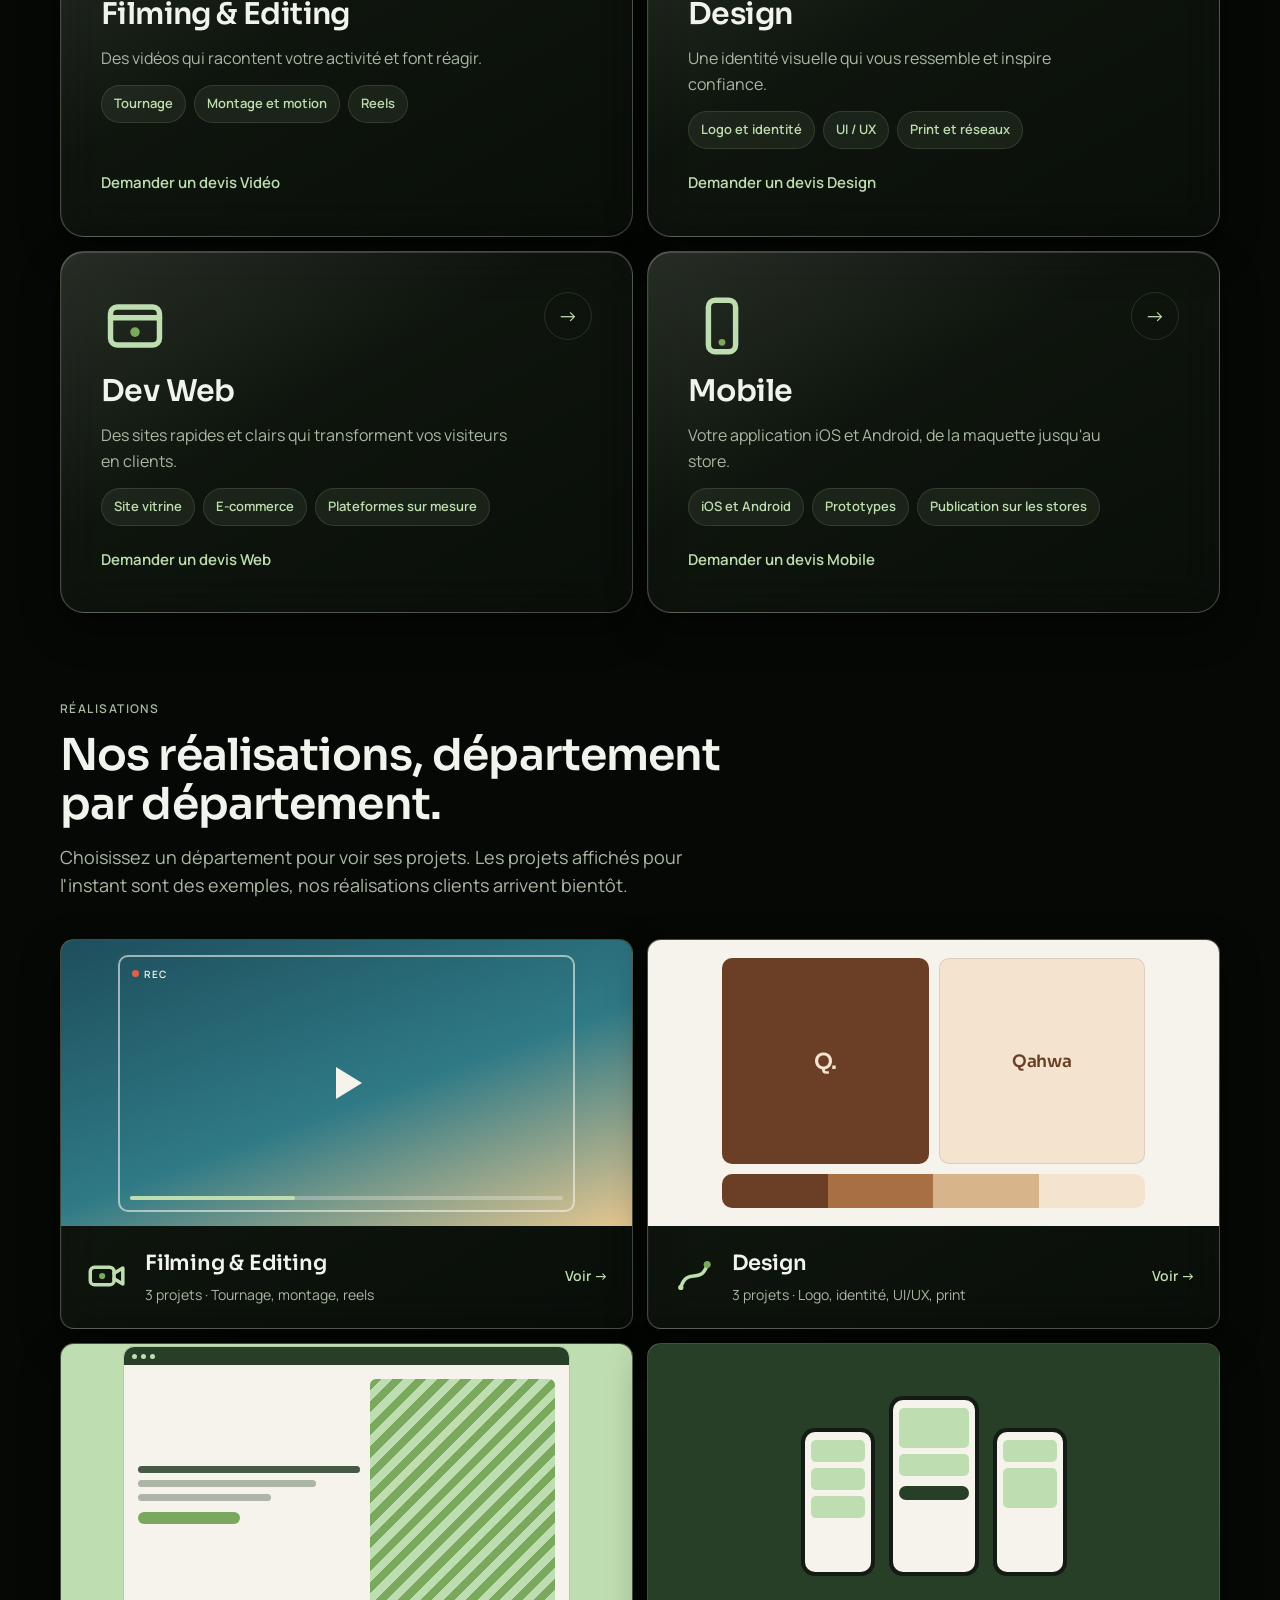
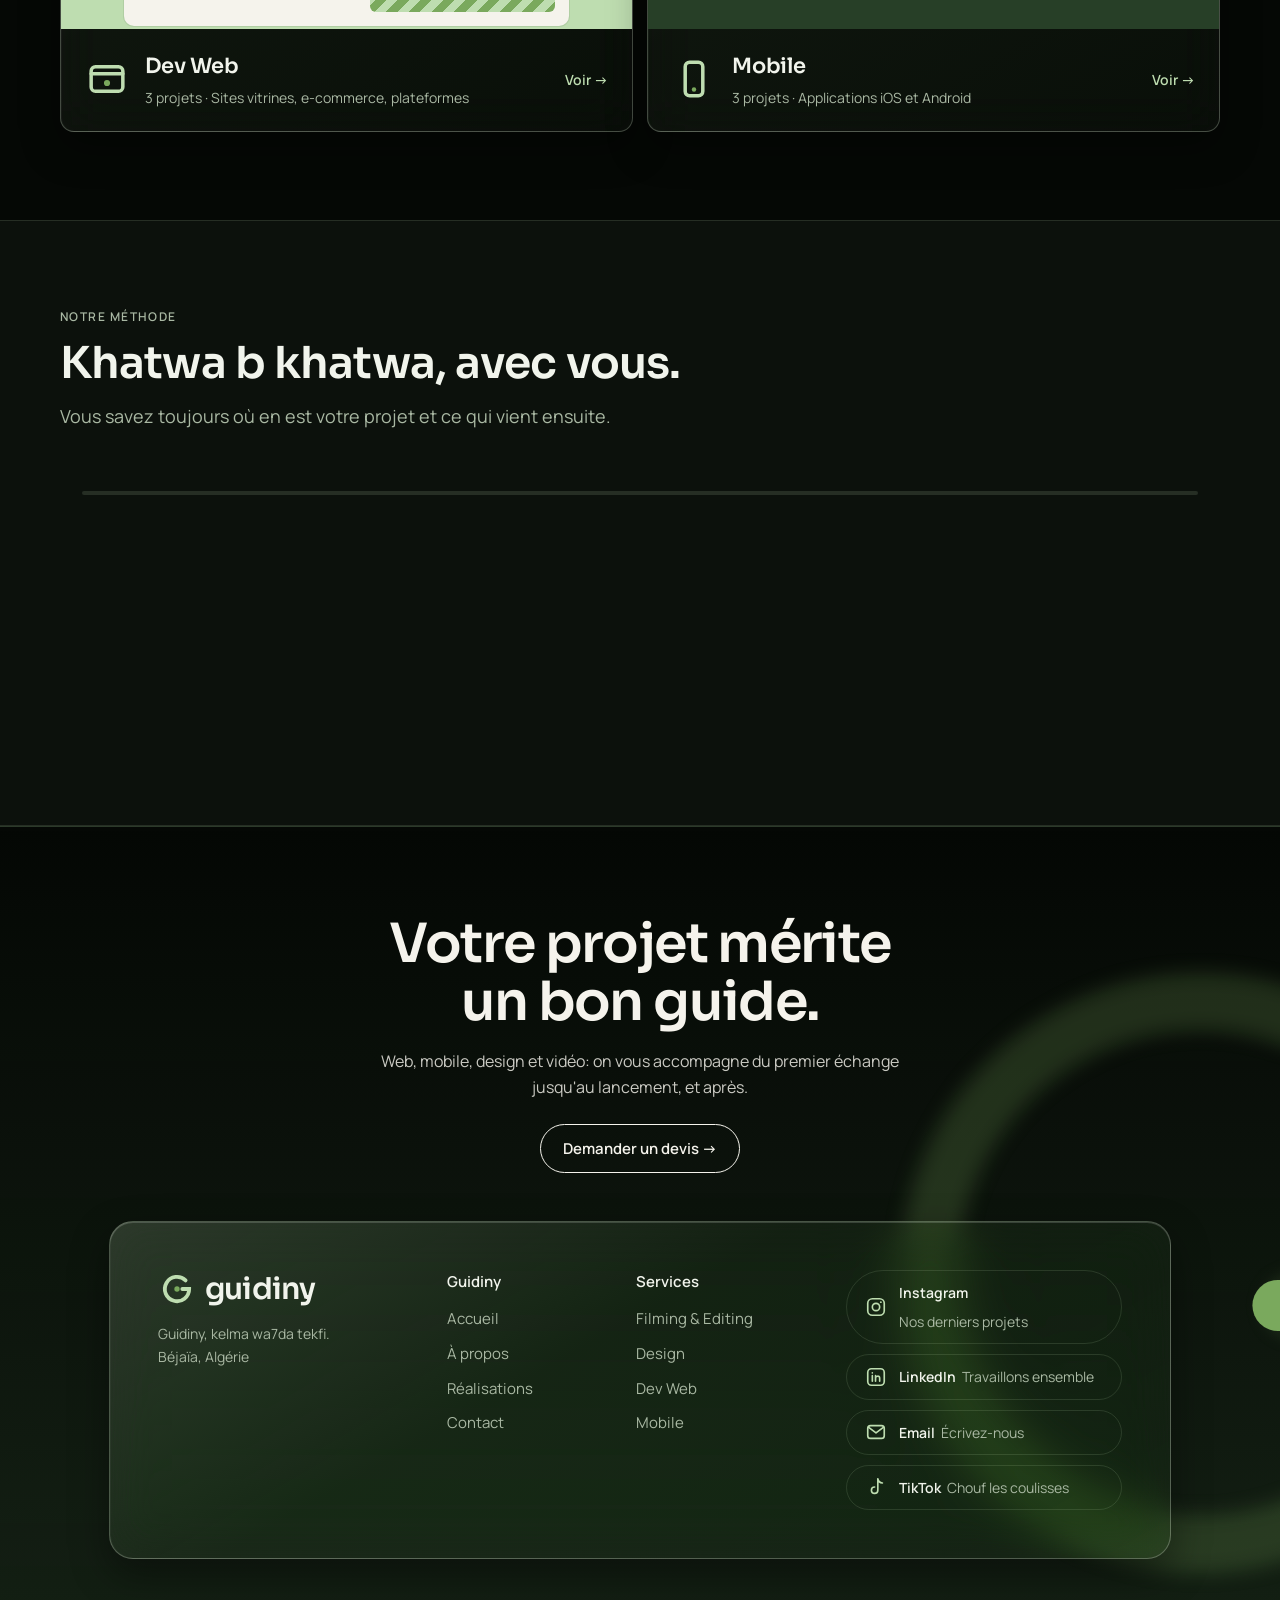
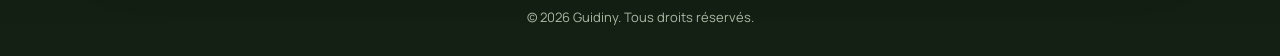
==== commit 50f7329e: "Réalisations: les tuiles ouvrent le haut de la page département Co-Authored-By: Claude Opus 5.5 <nor" ====
--- a/index.html
+++ b/index.html
@@ -154,19 +154,19 @@
         <p class="lead">Choisissez un département pour voir ses projets. Les projets affichés pour l'instant sont des exemples, nos réalisations clients arrivent bientôt.</p>
       </div>
       <div class="depts">
-        <a class="dept-tile card-raised" href="video.html#realisations">
+        <a class="dept-tile card-raised" href="video.html">
           <div class="case-visual mk mk-film" style="--a:#1E4E5C;--b:#2F7A86;--c:#E6C78F" aria-hidden="true"><div class="film"><span class="rec">REC</span><span class="tl"></span></div></div>
           <div class="dept-tile-body"><svg viewBox="0 0 100 100" aria-hidden="true"><rect class="i-s" x="12" y="30" width="54" height="40" rx="10"/><path class="i-s" d="M66 44 L86 32 V68 L66 56"/><circle class="i-d" cx="39" cy="50" r="7"/></svg><div><h3>Filming &amp; Editing</h3><p>3 projets · Tournage, montage, reels</p></div><span class="go">Voir →</span></div>
         </a>
-        <a class="dept-tile card-raised" href="design.html#realisations">
+        <a class="dept-tile card-raised" href="design.html">
           <div class="case-visual mk" style="--bg:#F5F3EC;--a:#6B3E26;--b:#D8B48A;--c:#A86F45;--d:#F3E3CF" aria-hidden="true"><div class="brandboard"><div class="bb bb1">Q.</div><div class="bb bb2">Qahwa</div><div class="bb bb3"></div></div></div>
           <div class="dept-tile-body"><svg viewBox="0 0 100 100" aria-hidden="true"><path class="i-s" d="M20 76 C34 28 66 72 80 24"/><circle class="i-k" cx="20" cy="76" r="6"/><circle class="i-d" cx="80" cy="24" r="8"/></svg><div><h3>Design</h3><p>3 projets · Logo, identité, UI/UX, print</p></div><span class="go">Voir →</span></div>
         </a>
-        <a class="dept-tile card-raised" href="web.html#realisations">
+        <a class="dept-tile card-raised" href="web.html">
           <div class="case-visual mk" aria-hidden="true"><div class="browser"><div class="bar"><i></i><i></i><i></i></div><div class="pg "><div class="mk-copy"><div class="ln"></div><div class="ln m"></div><div class="ln s"></div><div class="btn-mk"></div></div><div class="ph"></div></div></div></div>
           <div class="dept-tile-body"><svg viewBox="0 0 100 100" aria-hidden="true"><rect class="i-s" x="14" y="22" width="72" height="56" rx="10"/><path class="i-s" d="M14 38 H86"/><circle class="i-d" cx="50" cy="59" r="7"/></svg><div><h3>Dev Web</h3><p>3 projets · Sites vitrines, e-commerce, plateformes</p></div><span class="go">Voir →</span></div>
         </a>
-        <a class="dept-tile card-raised" href="mobile.html#realisations">
+        <a class="dept-tile card-raised" href="mobile.html">
           <div class="case-visual mk" style="--bg:var(--forest)" aria-hidden="true"><div class="phones"><div class="phone"><div class="card"></div><div class="card"></div><div class="card"></div></div><div class="phone"><div class="card big"></div><div class="card"></div><div class="cta"></div></div><div class="phone"><div class="card"></div><div class="card big"></div></div></div></div>
           <div class="dept-tile-body"><svg viewBox="0 0 100 100" aria-hidden="true"><rect class="i-s" x="30" y="12" width="40" height="76" rx="10"/><circle class="i-d" cx="50" cy="74" r="5"/></svg><div><h3>Mobile</h3><p>3 projets · Applications iOS et Android</p></div><span class="go">Voir →</span></div>
         </a>
--- a/styles.css
+++ b/styles.css
@@ -67,10 +67,17 @@
 .sec-head h2, .about-copy h2 { font-size: clamp(30px, 4.4vw, 44px); line-height: 1.12; letter-spacing: -.02em }
 .label { font: 600 12px/1.3 var(--font-body); letter-spacing: .12em; text-transform: uppercase; color: var(--text-muted) }
 .lead { font-size: 18px; line-height: 28px; color: var(--text-muted); max-width: 60ch }
-.crumbs { font-size: 14px; color: var(--text-muted); padding-top: 28px }
+/* Haut de page intérieure: bouton retour + fil d'Ariane */
+.page-top { display: flex; align-items: center; flex-wrap: wrap; gap: 10px 18px; padding-top: 24px }
+main > .wrap:has(> .page-top:only-child) + section { padding-top: 20px }
+.crumbs { font-size: 14px; color: var(--text-muted) }
 .crumbs a { color: var(--text-muted) }
-main > .wrap:has(> .crumbs:only-child) + section { padding-top: 20px }
 .crumbs a:hover { color: var(--text) }
+.back { display: inline-flex; align-items: center; gap: 10px; padding: 6px 16px 6px 6px; border-radius: var(--radius-pill); text-decoration: none; color: var(--text); font: 600 14px/1 var(--font-body);
+  background: var(--glass-fill); border: 1px solid var(--glass-edge); box-shadow: var(--glass-shadow); -webkit-backdrop-filter: var(--glass-blur); backdrop-filter: var(--glass-blur); transition: background .2s, border-color .2s }
+.back svg { width: 30px; height: 30px; padding: 7px; border-radius: 50%; background: var(--accent); fill: none; stroke: var(--on-accent); stroke-width: 2.4; stroke-linecap: round; stroke-linejoin: round; transition: transform .25s }
+.back:hover { background: var(--glass-fill-hover); border-color: var(--accent) }
+.back:hover svg { transform: translateX(-3px) }
 
 /* 4. Composants -------------------------------------------------------- */
 /* Boutons */
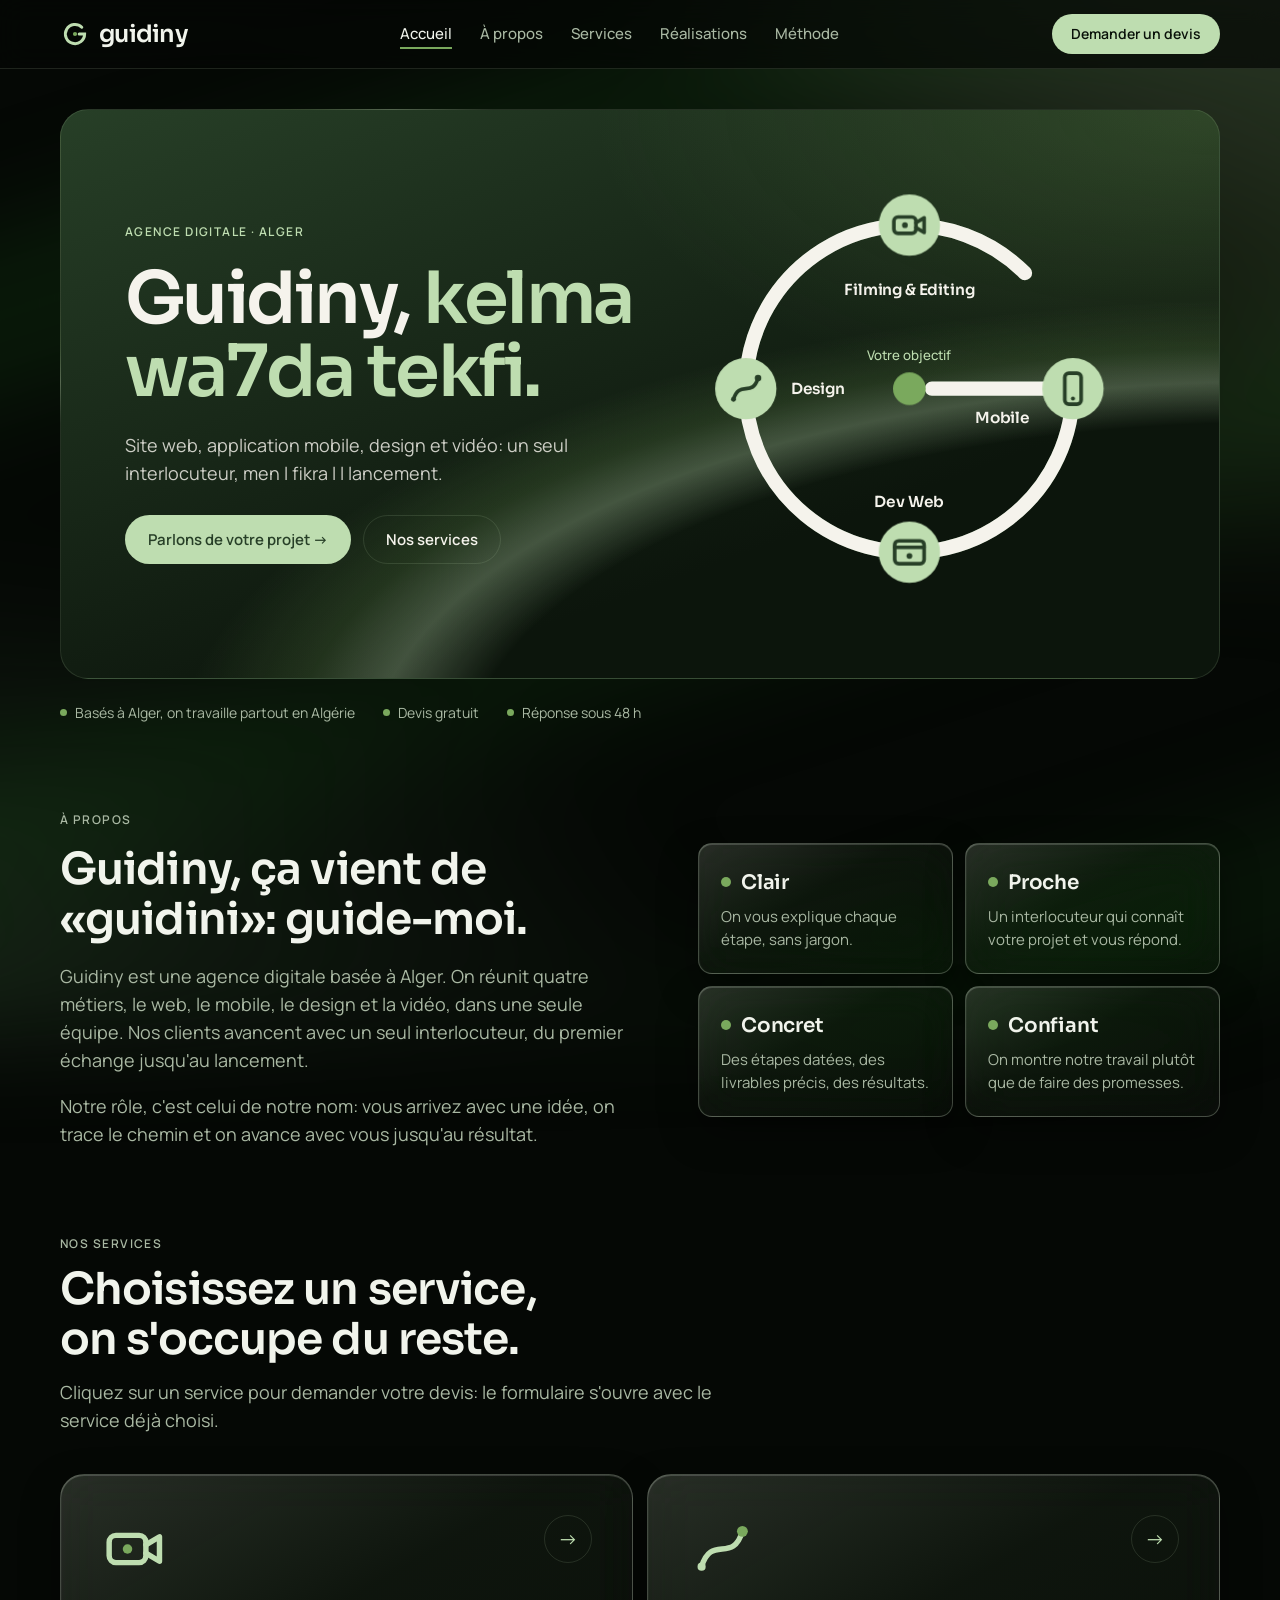
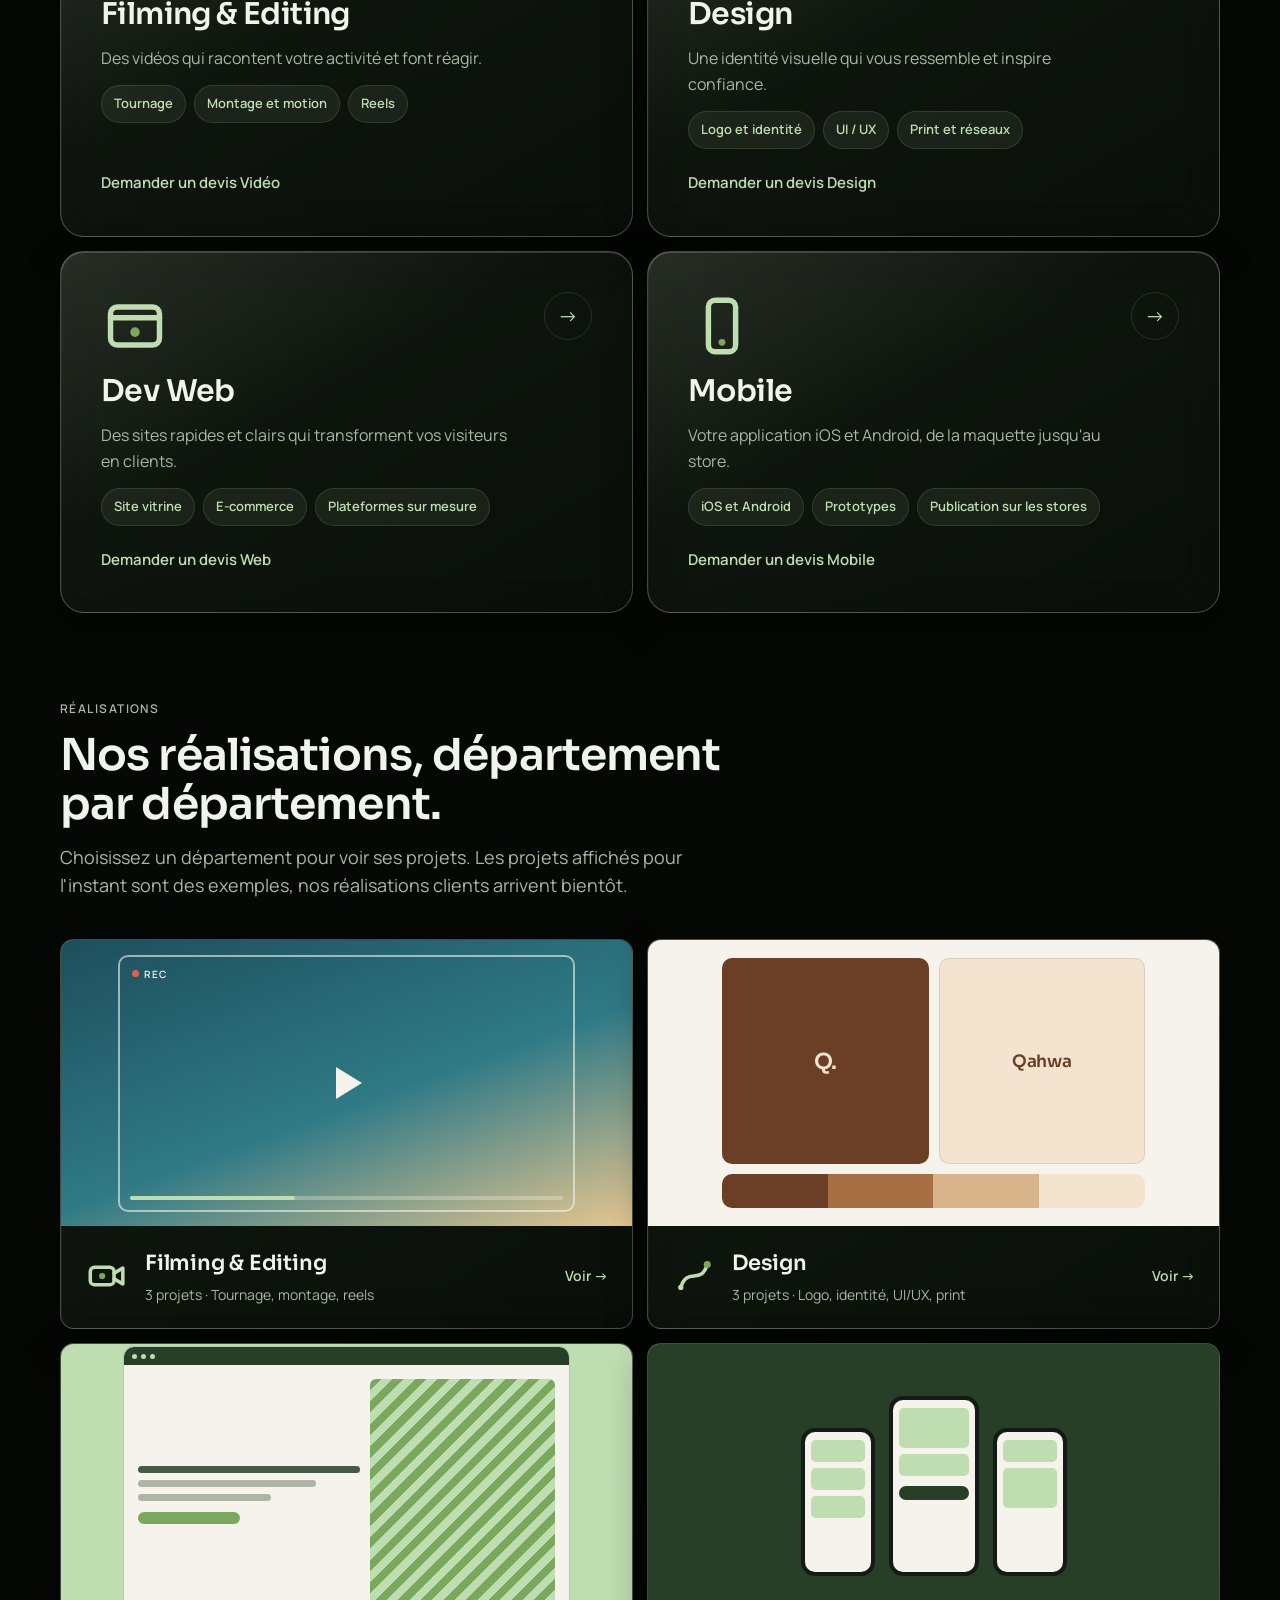
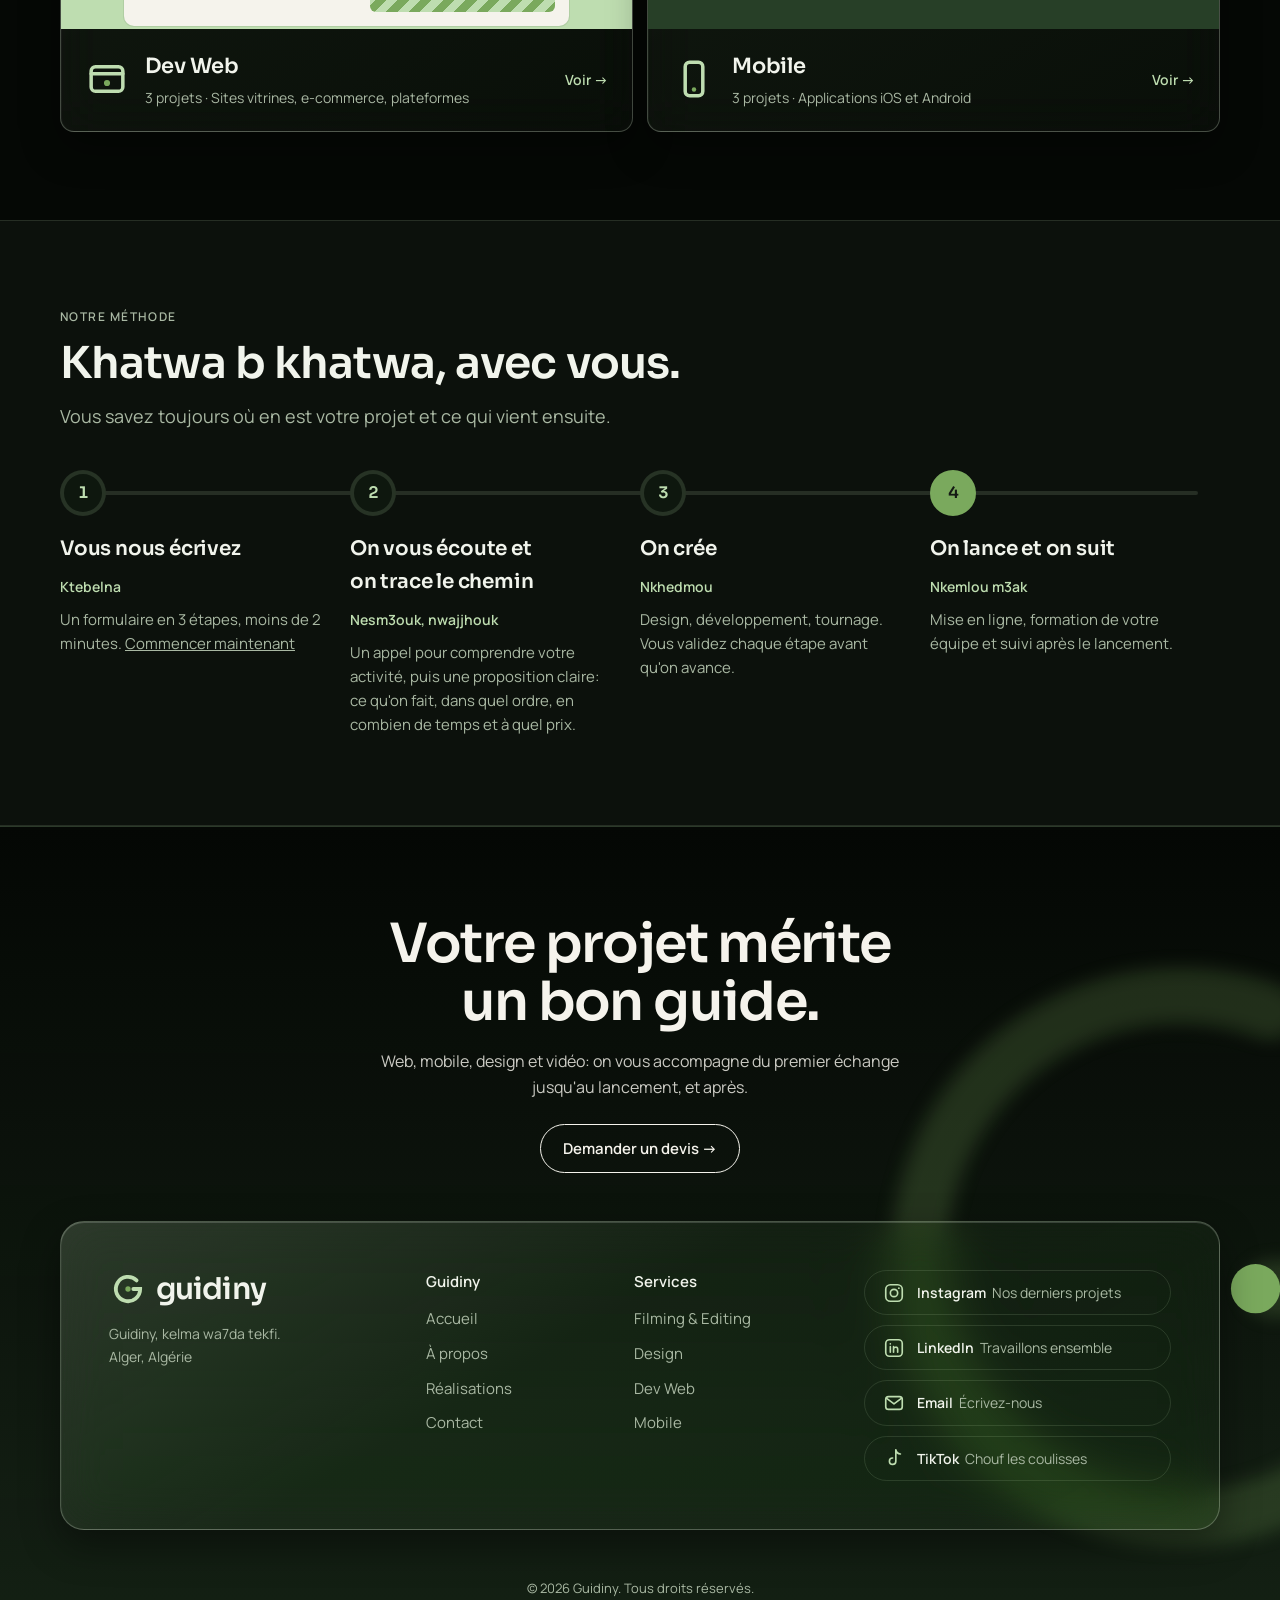
==== commit 427ce53d: "Agence basée à Alger Co-Authored-By: Claude Opus 5.5 <noreply@anthropic.com>" ====
--- a/index.html
+++ b/index.html
@@ -3,8 +3,8 @@
 <head>
 <meta charset="utf-8">
 <meta name="viewport" content="width=device-width, initial-scale=1, viewport-fit=cover">
-<title>Guidiny · Agence digitale à Béjaïa</title>
-<meta name="description" content="Guidiny, agence digitale à Béjaïa: sites web, applications mobiles, design et vidéo. Guidiny, kelma wa7da tekfi.">
+<title>Guidiny · Agence digitale à Alger</title>
+<meta name="description" content="Guidiny, agence digitale à Alger: sites web, applications mobiles, design et vidéo. Guidiny, kelma wa7da tekfi.">
 <link rel="icon" href="favicon.svg" type="image/svg+xml">
 <link rel="preconnect" href="https://fonts.googleapis.com">
 <link rel="preconnect" href="https://fonts.gstatic.com" crossorigin>
@@ -38,7 +38,7 @@
   <div class="wrap hero">
     <div class="hero-panel panel-brand on-brand">
       <div class="hero-copy">
-        <span class="label">Agence digitale · Béjaïa</span>
+        <span class="label">Agence digitale · Alger</span>
         <h1>Guidiny, <em>kelma wa7da tekfi.</em></h1>
         <p>Site web, application mobile, design et vidéo: un seul interlocuteur, men l fikra l l lancement.</p>
         <div class="hero-ctas">
@@ -80,7 +80,7 @@
       </div>
     </div>
     <div class="trust">
-      <span>Basés à Béjaïa, on travaille partout en Algérie</span>
+      <span>Basés à Alger, on travaille partout en Algérie</span>
       <span>Devis gratuit</span>
       <span>Réponse sous 48 h</span>
     </div>
@@ -92,7 +92,7 @@
       <div class="about-copy">
         <span class="label">À propos</span>
         <h2>Guidiny, ça vient de «guidini»: guide-moi.</h2>
-        <p class="lead">Guidiny est une agence digitale basée à Béjaïa. On réunit quatre métiers, le web, le mobile, le design et la vidéo, dans une seule équipe. Nos clients avancent avec un seul interlocuteur, du premier échange jusqu'au lancement.</p>
+        <p class="lead">Guidiny est une agence digitale basée à Alger. On réunit quatre métiers, le web, le mobile, le design et la vidéo, dans une seule équipe. Nos clients avancent avec un seul interlocuteur, du premier échange jusqu'au lancement.</p>
         <p class="lead">Notre rôle, c'est celui de notre nom: vous arrivez avec une idée, on trace le chemin et on avance avec vous jusqu'au résultat.</p>
       </div>
       <div class="values">
@@ -207,7 +207,7 @@
     <div class="foot-card">
       <div class="foot-brand">
         <a class="logo" href="index.html"><svg><use href="#mark"/></svg>guidiny</a>
-        <p>Guidiny, kelma wa7da tekfi.<br>Béjaïa, Algérie</p>
+        <p>Guidiny, kelma wa7da tekfi.<br>Alger, Algérie</p>
       </div>
       <nav aria-label="Guidiny">
         <b>Guidiny</b>
--- a/styles.css
+++ b/styles.css
@@ -374,6 +374,7 @@
 .site-foot:not(:has(.closing)) .foot-arcs { display: none }
 .foot-arcs circle { fill: var(--leaf) }
 .site-foot > :not(.foot-arcs) { position: relative }
+.site-foot > .wrap { width: 100% }
 .closing { display: grid; justify-items: center; text-align: center; gap: 16px; max-width: 760px }
 .closing h2 { color: var(--cream); font-size: clamp(32px, 5vw, 54px); line-height: 1.08; letter-spacing: -.03em }
 .closing p { color: var(--cream); opacity: .82; max-width: 52ch }
@@ -396,7 +397,19 @@
 .soc b { font-weight: 600; color: var(--text) }
 .copy { text-align: center; color: var(--text-muted); font-size: 13px }
 @media (max-width: 980px) { .foot-card { grid-template-columns: 1fr 1fr } }
-@media (max-width: 520px) { .foot-card { grid-template-columns: 1fr } }
+/* Téléphone: marque en haut, deux colonnes de liens côte à côte, réseaux en une ligne d'icônes. */
+@media (max-width: 520px) {
+  .site-foot { padding-block: 64px 24px; gap: 36px }
+  .foot-card { grid-template-columns: 1fr 1fr; gap: 28px 16px; padding: 24px }
+  .foot-brand, .socials { grid-column: 1 / -1 }
+  .foot-brand { gap: 10px }
+  .foot-brand .logo { font-size: 26px }
+  .foot-brand .logo svg { width: 32px; height: 32px }
+  .foot-card nav { gap: 8px; font-size: 14px }
+  .socials { display: flex; gap: 10px; padding-top: 20px; border-top: 1px solid var(--line) }
+  .soc { width: 48px; height: 48px; padding: 0; justify-content: center; flex: none }
+  .soc span { position: absolute; width: 1px; height: 1px; overflow: hidden; clip: rect(0 0 0 0); white-space: nowrap }
+}
 
 /* 11. Animations ---------------------------------------------------------- */
 /* Toutes s'arrêtent si le visiteur demande de réduire les animations (règle en section 2). */
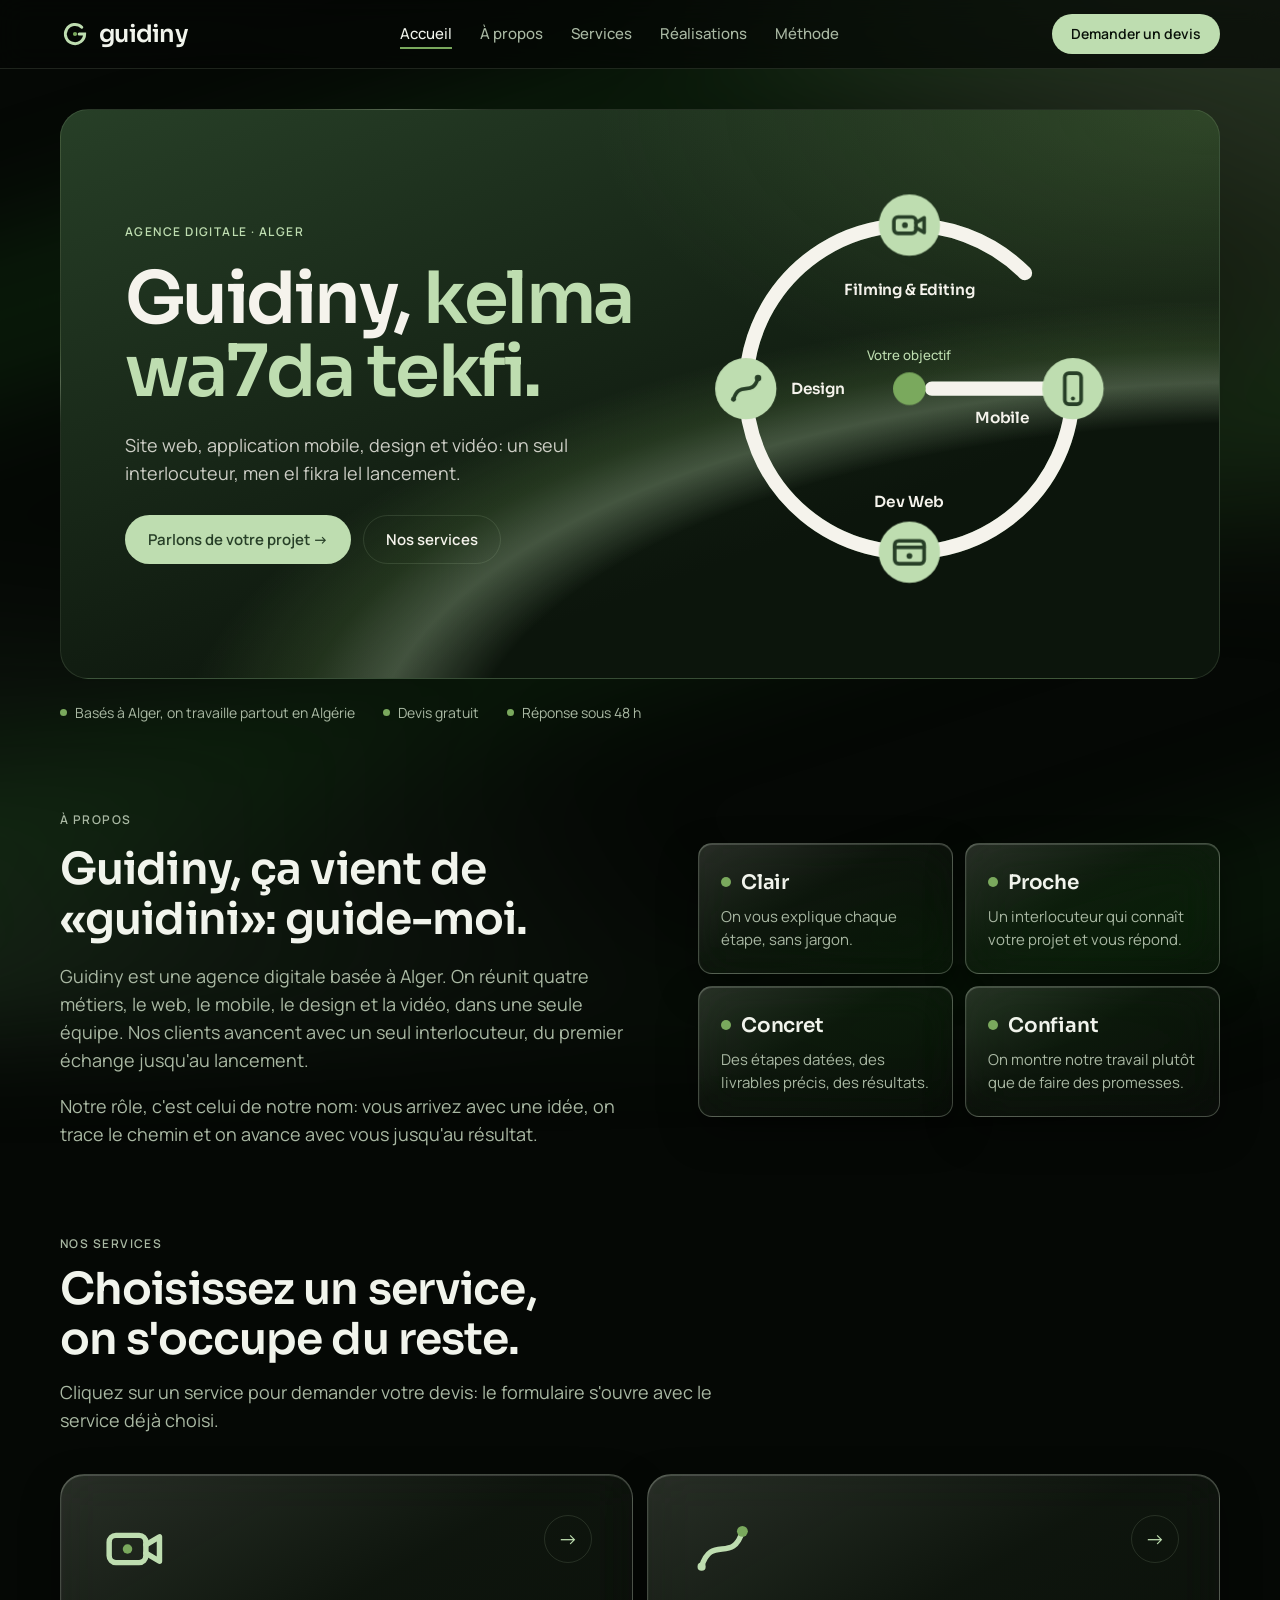
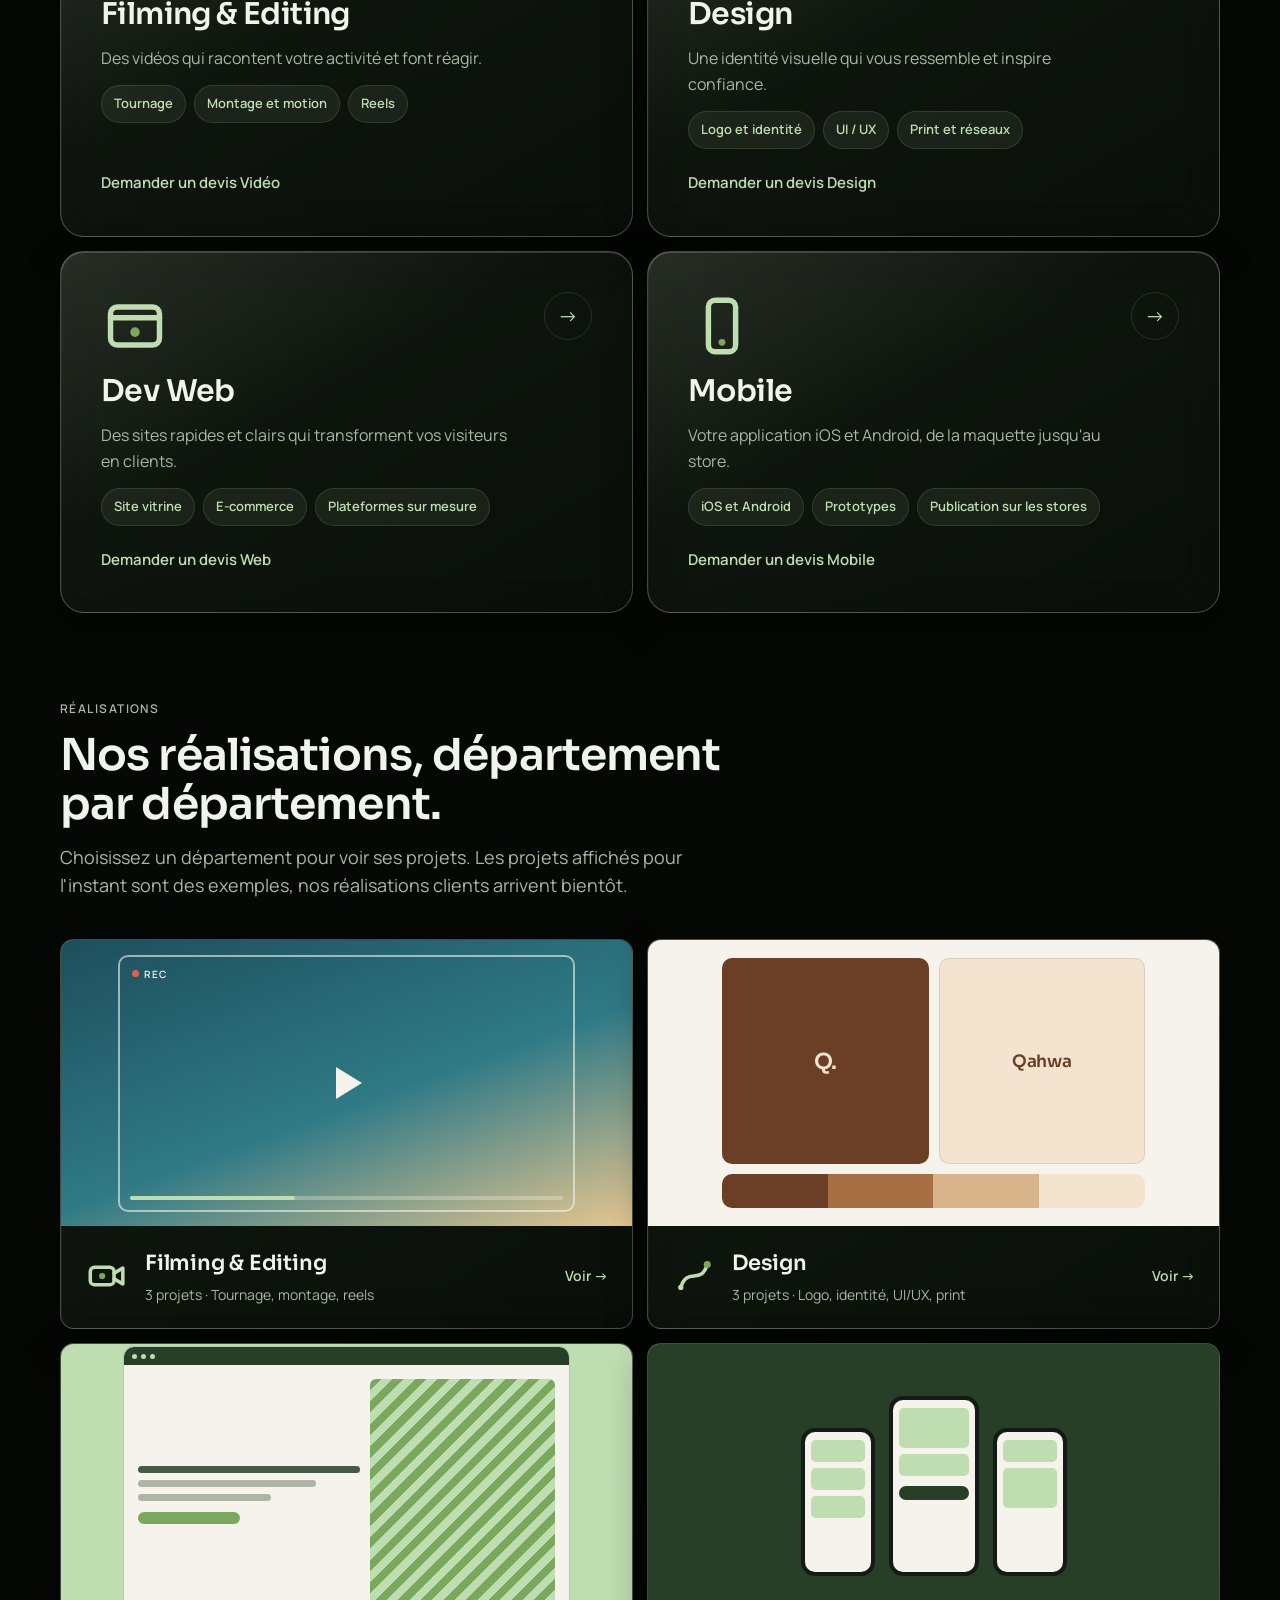
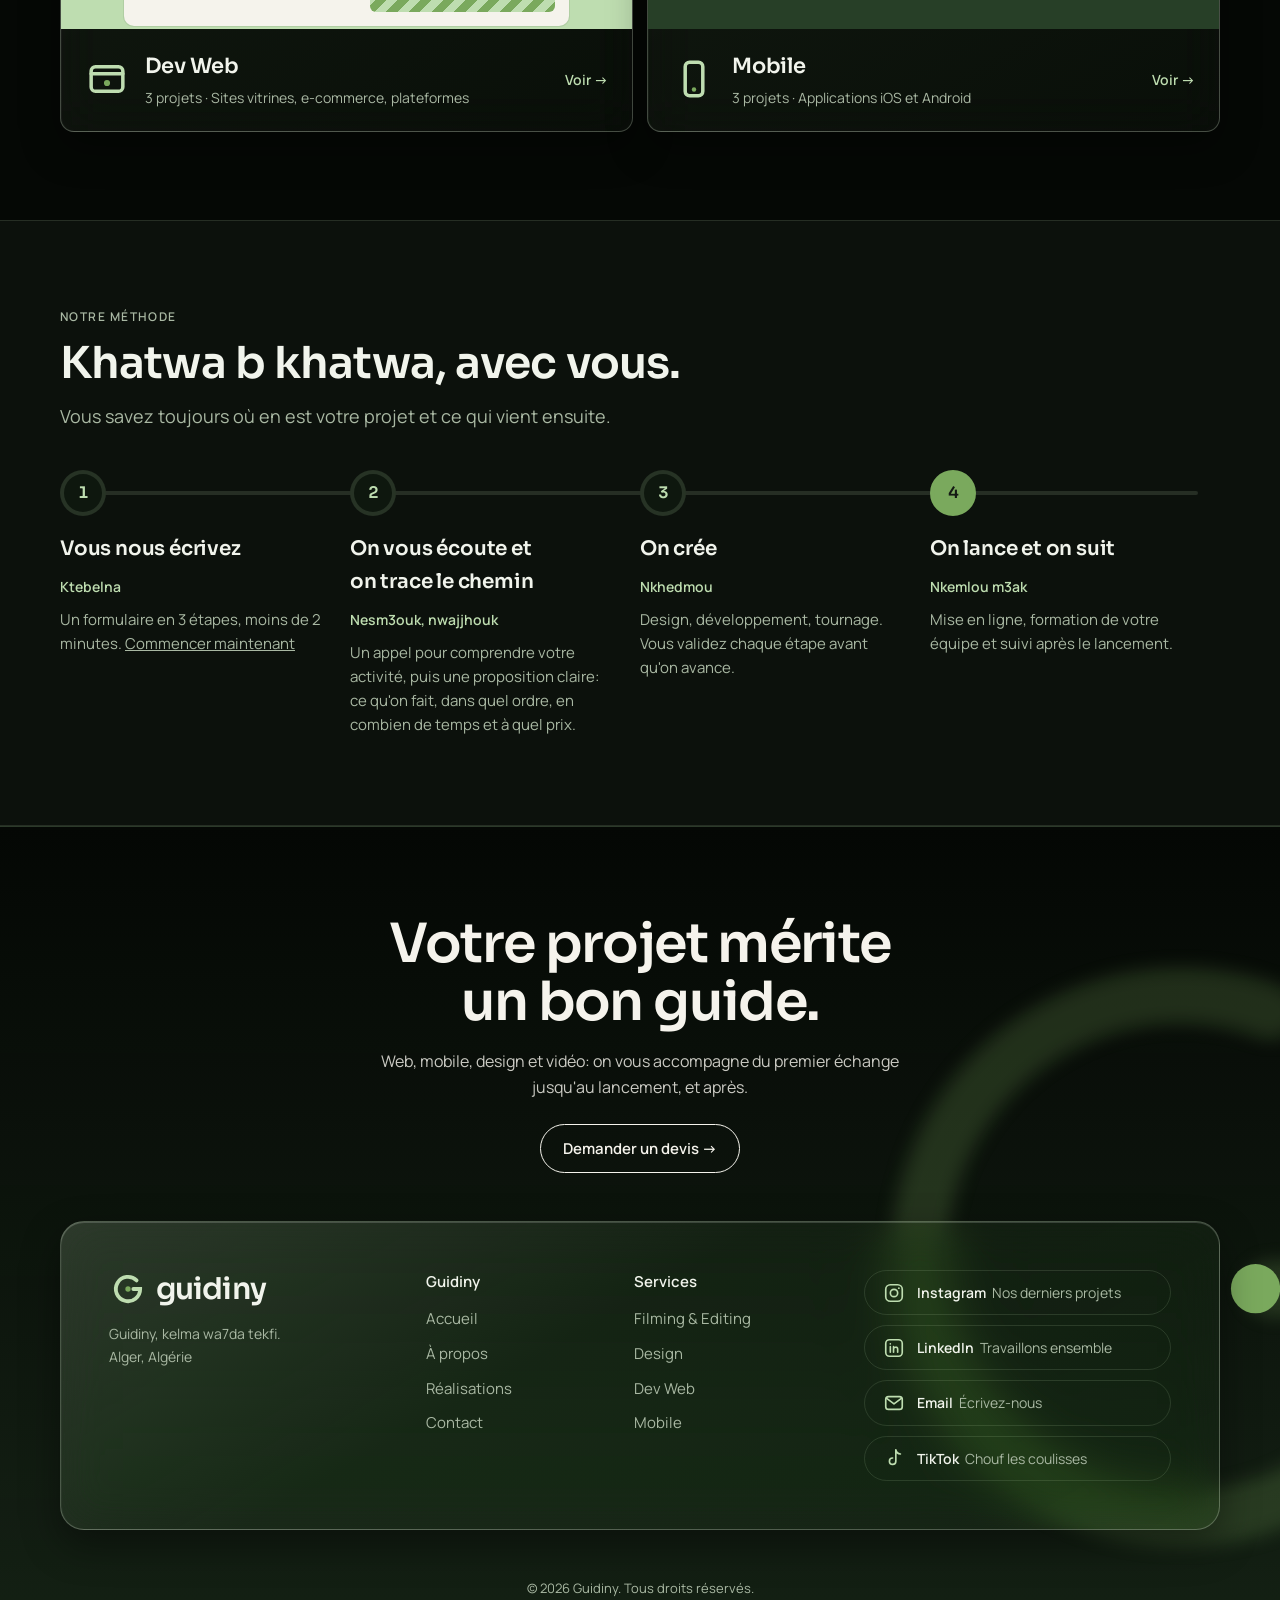
==== commit cc441654: "Slogans des départements Filming & Editing: Kol image t7ki. Design: Tban kima t7eb tban. Dev Web: Me" ====
--- a/index.html
+++ b/index.html
@@ -40,7 +40,7 @@
       <div class="hero-copy">
         <span class="label">Agence digitale · Alger</span>
         <h1>Guidiny, <em>kelma wa7da tekfi.</em></h1>
-        <p>Site web, application mobile, design et vidéo: un seul interlocuteur, men l fikra l l lancement.</p>
+        <p>Site web, application mobile, design et vidéo: un seul interlocuteur, men el fikra lel lancement.</p>
         <div class="hero-ctas">
           <a class="btn btn-primary" href="devis.html">Parlons de votre projet →</a>
           <a class="btn btn-secondary" href="#services">Nos services</a>
--- a/styles.css
+++ b/styles.css
@@ -261,6 +261,8 @@
 .dept-hero .badge .i-d { fill: var(--leaf) }
 .dept-hero-copy { display: grid; gap: 16px; align-content: center }
 .dept-hero h1 { font-size: clamp(38px, 6vw, 64px); line-height: 1.04; letter-spacing: -.03em }
+.panel-brand .dept-slogan { display: flex; align-items: center; gap: 12px; margin-top: -6px; font: 700 clamp(19px, 2.2vw, 24px)/1.3 var(--font-body); letter-spacing: 0; color: var(--sage); opacity: 1 }
+.dept-slogan::before { content: ""; flex: none; width: 10px; height: 10px; border-radius: 50%; background: var(--leaf); box-shadow: 0 0 12px rgba(190, 221, 176, .7) }
 .dept-hero p { font-size: 18px; line-height: 28px; max-width: 54ch }
 .offers { display: grid; grid-template-columns: repeat(2, minmax(0, 1fr)); gap: 0 48px; border-top: 1px solid var(--line) }
 .offer { padding: 24px 0; border-bottom: 1px solid var(--line); display: grid; grid-template-columns: 14px 1fr; gap: 4px 14px; align-content: start }
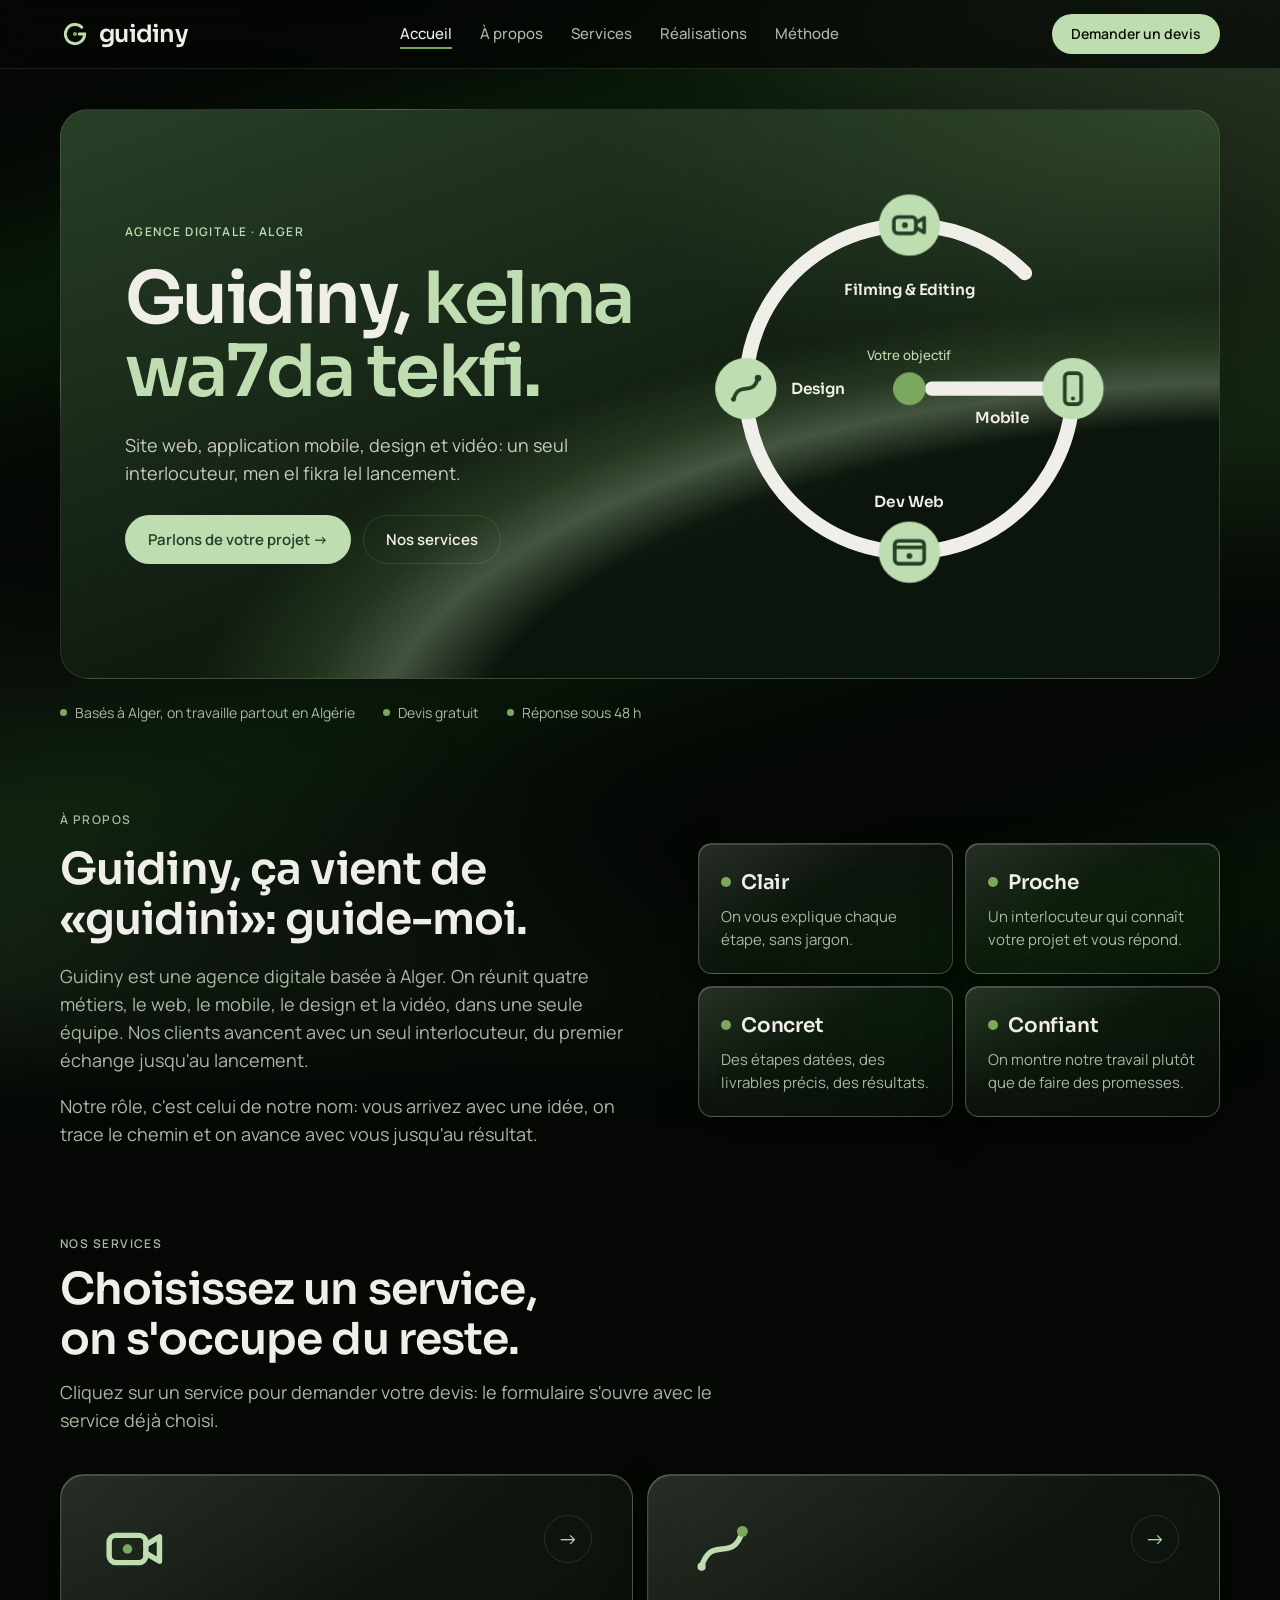
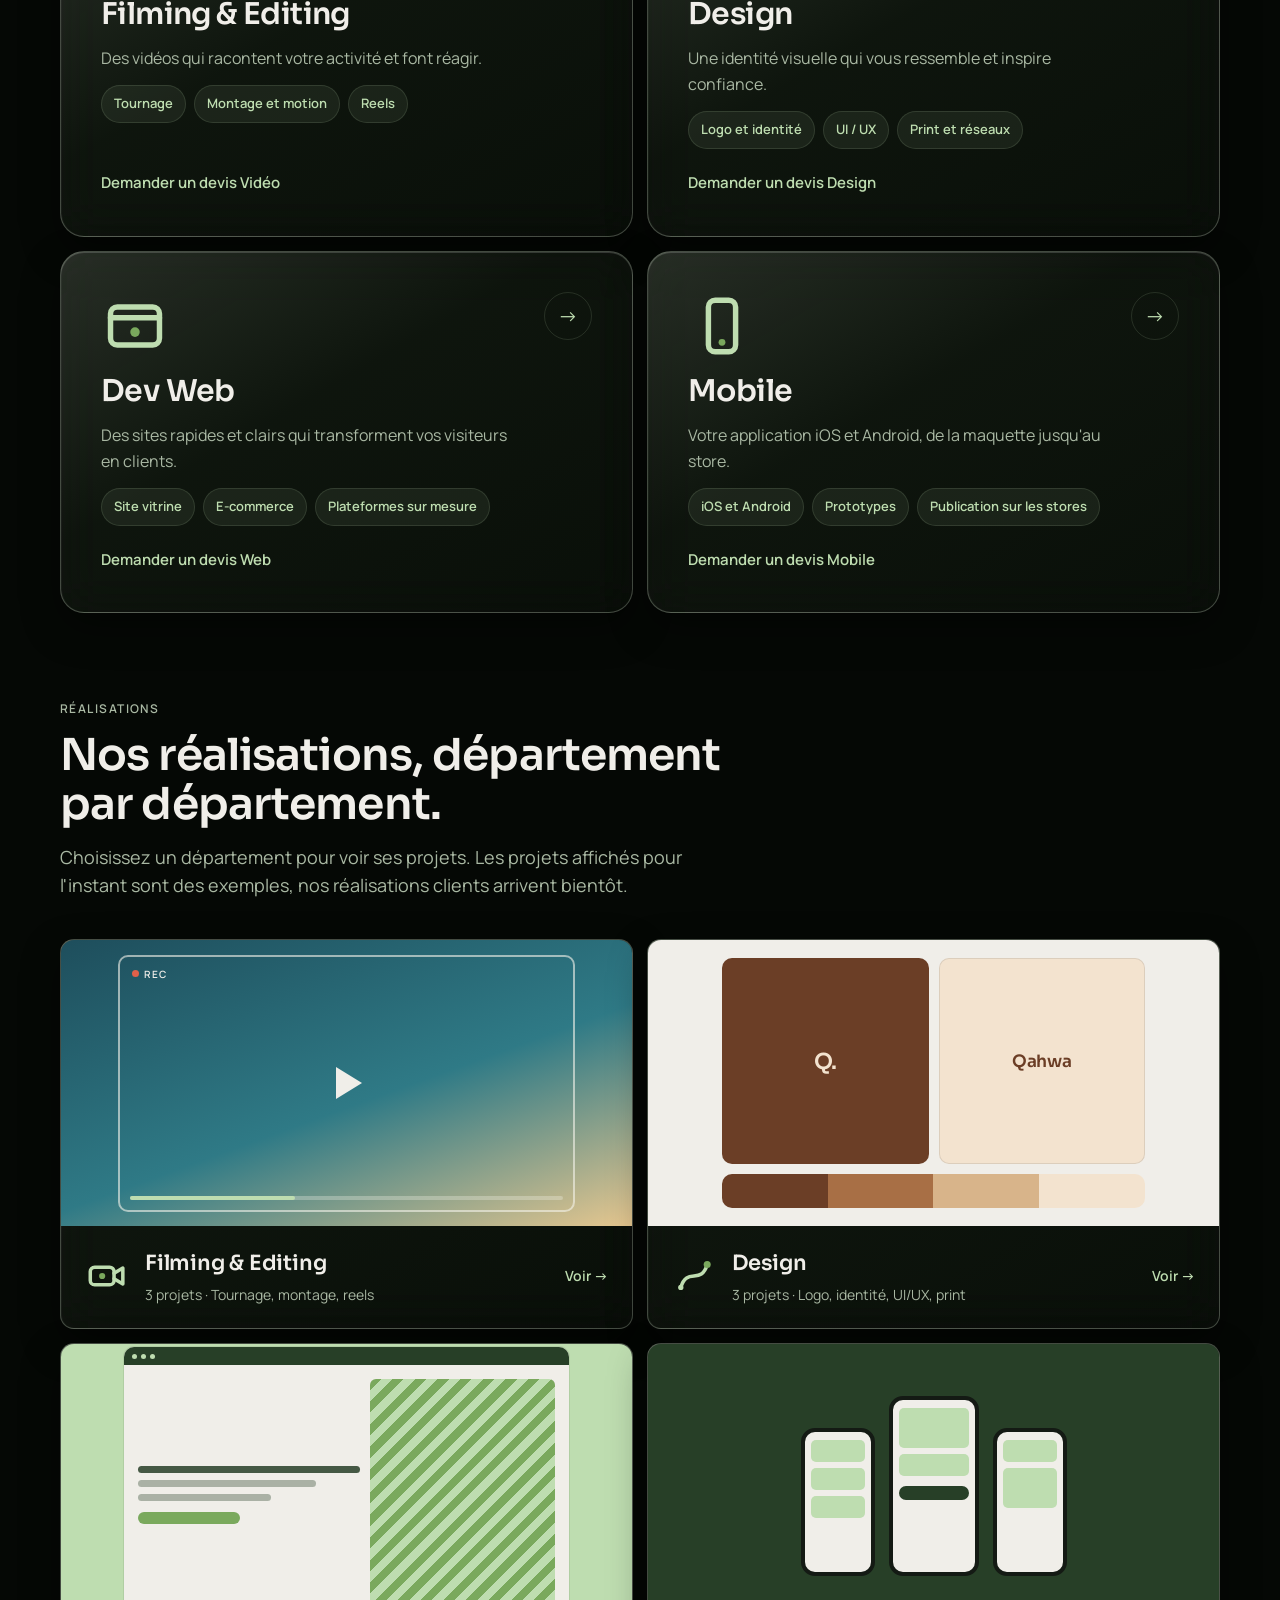
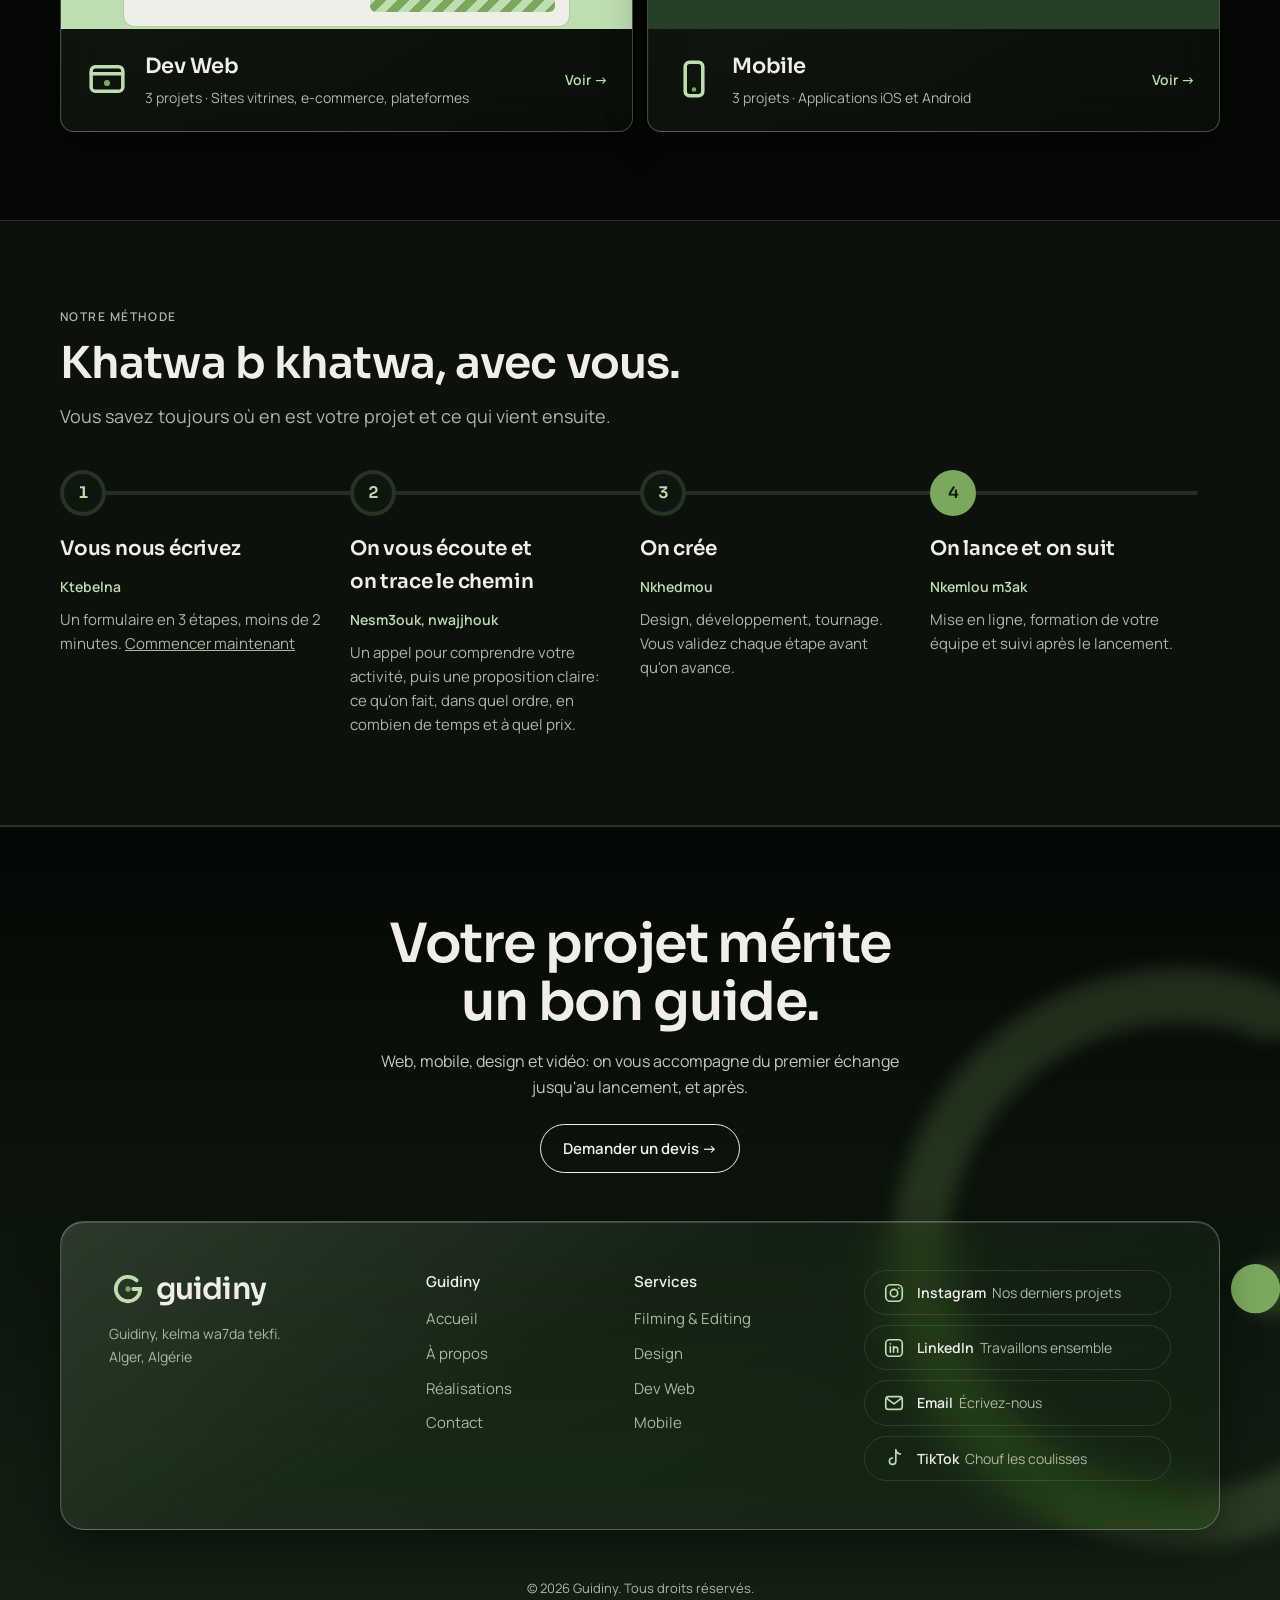
==== commit 15a733ea: "Blanc du site: #F0EEE9 Co-Authored-By: Claude Opus 5.5 <noreply@anthropic.com>" ====
--- a/index.html
+++ b/index.html
@@ -159,7 +159,7 @@
           <div class="dept-tile-body"><svg viewBox="0 0 100 100" aria-hidden="true"><rect class="i-s" x="12" y="30" width="54" height="40" rx="10"/><path class="i-s" d="M66 44 L86 32 V68 L66 56"/><circle class="i-d" cx="39" cy="50" r="7"/></svg><div><h3>Filming &amp; Editing</h3><p>3 projets · Tournage, montage, reels</p></div><span class="go">Voir →</span></div>
         </a>
         <a class="dept-tile card-raised" href="design.html">
-          <div class="case-visual mk" style="--bg:#F5F3EC;--a:#6B3E26;--b:#D8B48A;--c:#A86F45;--d:#F3E3CF" aria-hidden="true"><div class="brandboard"><div class="bb bb1">Q.</div><div class="bb bb2">Qahwa</div><div class="bb bb3"></div></div></div>
+          <div class="case-visual mk" style="--bg:#F0EEE9;--a:#6B3E26;--b:#D8B48A;--c:#A86F45;--d:#F3E3CF" aria-hidden="true"><div class="brandboard"><div class="bb bb1">Q.</div><div class="bb bb2">Qahwa</div><div class="bb bb3"></div></div></div>
           <div class="dept-tile-body"><svg viewBox="0 0 100 100" aria-hidden="true"><path class="i-s" d="M20 76 C34 28 66 72 80 24"/><circle class="i-k" cx="20" cy="76" r="6"/><circle class="i-d" cx="80" cy="24" r="8"/></svg><div><h3>Design</h3><p>3 projets · Logo, identité, UI/UX, print</p></div><span class="go">Voir →</span></div>
         </a>
         <a class="dept-tile card-raised" href="web.html">
--- a/styles.css
+++ b/styles.css
@@ -15,7 +15,7 @@
 /* 1. Tokens ----------------------------------------------------------- */
 /* Un seul thème pour tous: noir-vert profond, éclairé par des halos verts (direction validée le 2026-10-20). */
 :root {
-  --forest: #273F27; --deep: #395B39; --leaf: #7AA95D; --sage: #BEDDB0; --cream: #F5F3EC; --ink: #141A14;
+  --forest: #273F27; --deep: #395B39; --leaf: #7AA95D; --sage: #BEDDB0; --cream: #F0EEE9; --ink: #141A14;
   --night: #050805;
   --surface: #070B07; --surface-raised: #0E170E; --surface-brand: #0C150C;
   --glass: rgba(190, 221, 176, .045); --glass-strong: rgba(190, 221, 176, .08);
@@ -24,7 +24,7 @@
   --glass-edge: rgba(230, 245, 222, .26);
   --glass-shadow: inset 0 1px 0 rgba(255, 255, 255, .16), inset 1px 0 0 rgba(255, 255, 255, .04), 0 15px 38px rgba(0, 0, 0, .40);
   --glass-blur: blur(23px) saturate(160%);
-  --text: #F1F4EC; --text-muted: #A9B8A3; --text-brand: #BEDDB0; --line: rgba(190, 221, 176, .14);
+  --text: #F0EEE9; --text-muted: #A9B8A3; --text-brand: #BEDDB0; --line: rgba(190, 221, 176, .14);
   --accent: #BEDDB0; --accent-hover: #D6EBCB; --on-accent: #0A120A; --highlight: #7AA95D; --danger: #E07A5F;
   --glow: #1F7A1F;
   --font-display: "Sora", "Manrope", system-ui, sans-serif;
@@ -261,8 +261,6 @@
 .dept-hero .badge .i-d { fill: var(--leaf) }
 .dept-hero-copy { display: grid; gap: 16px; align-content: center }
 .dept-hero h1 { font-size: clamp(38px, 6vw, 64px); line-height: 1.04; letter-spacing: -.03em }
-.panel-brand .dept-slogan { display: flex; align-items: center; gap: 12px; margin-top: -6px; font: 700 clamp(19px, 2.2vw, 24px)/1.3 var(--font-body); letter-spacing: 0; color: var(--sage); opacity: 1 }
-.dept-slogan::before { content: ""; flex: none; width: 10px; height: 10px; border-radius: 50%; background: var(--leaf); box-shadow: 0 0 12px rgba(190, 221, 176, .7) }
 .dept-hero p { font-size: 18px; line-height: 28px; max-width: 54ch }
 .offers { display: grid; grid-template-columns: repeat(2, minmax(0, 1fr)); gap: 0 48px; border-top: 1px solid var(--line) }
 .offer { padding: 24px 0; border-bottom: 1px solid var(--line); display: grid; grid-template-columns: 14px 1fr; gap: 4px 14px; align-content: start }
